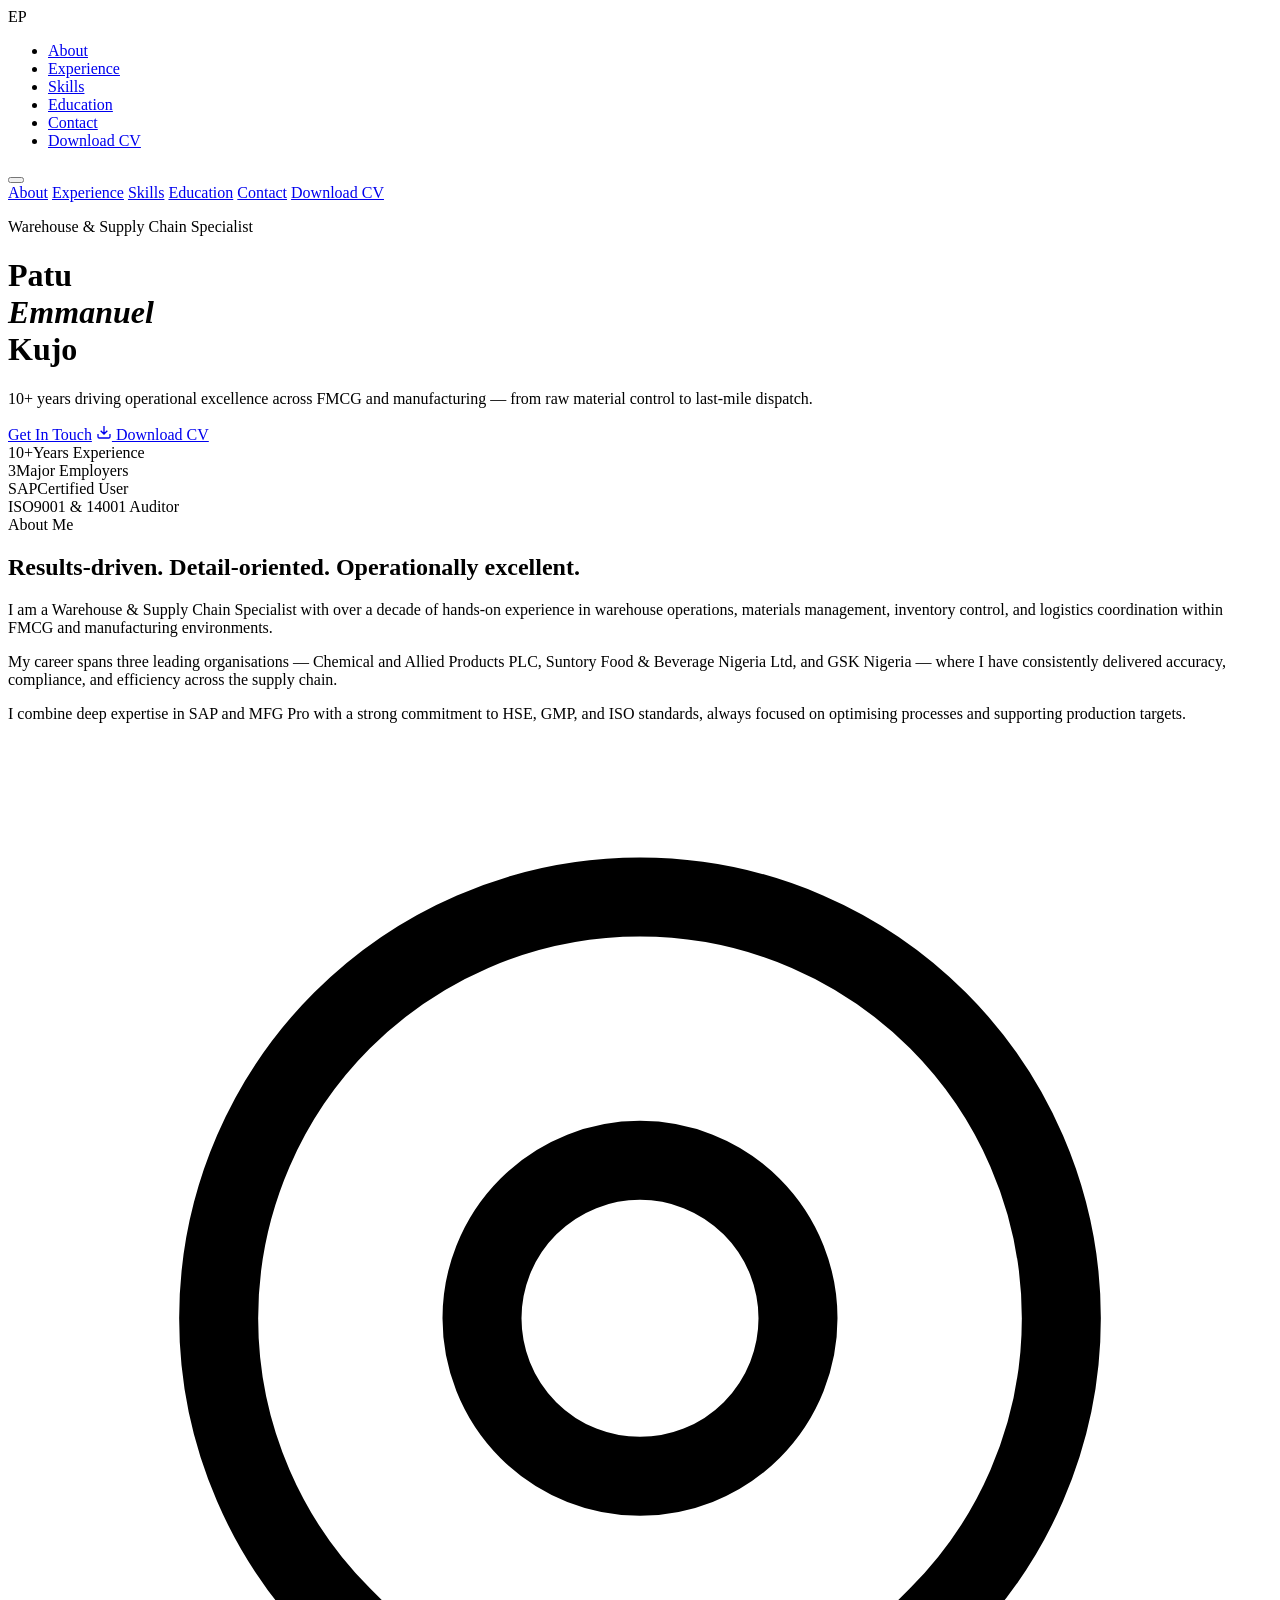
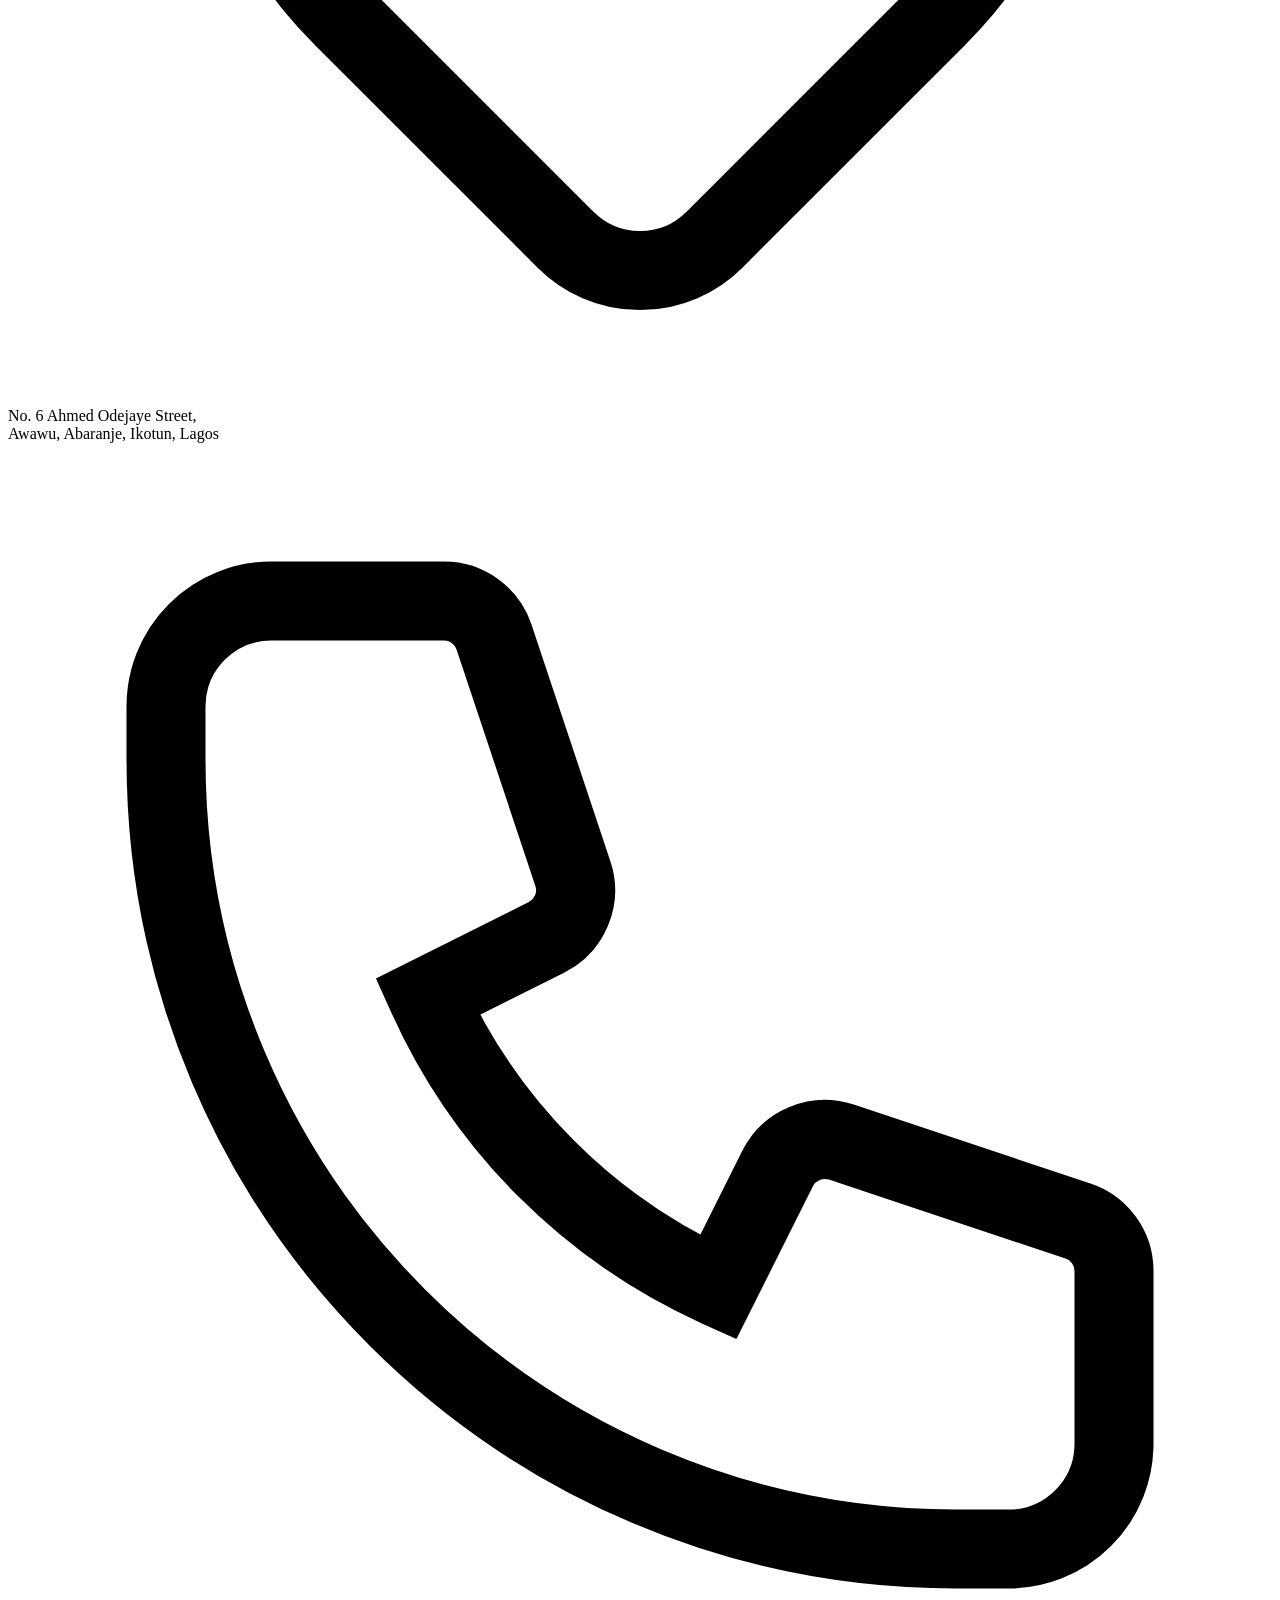
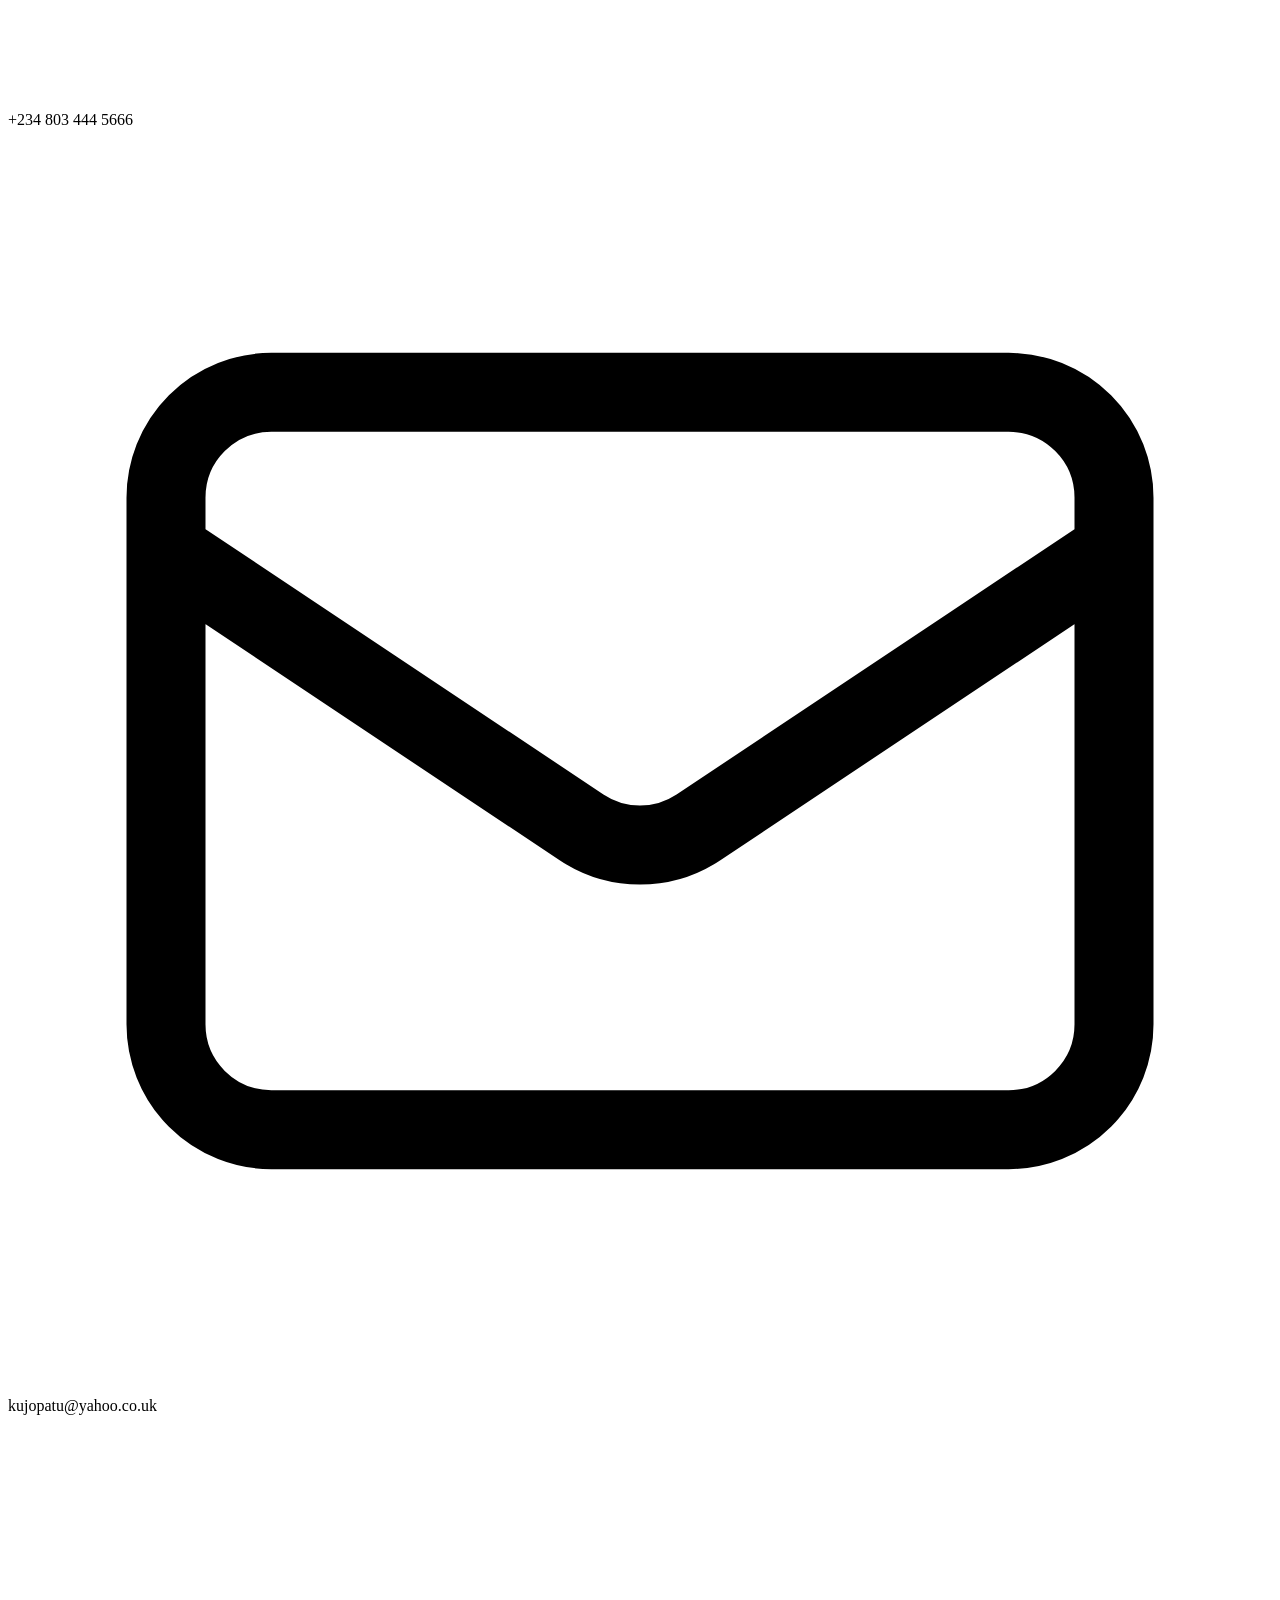
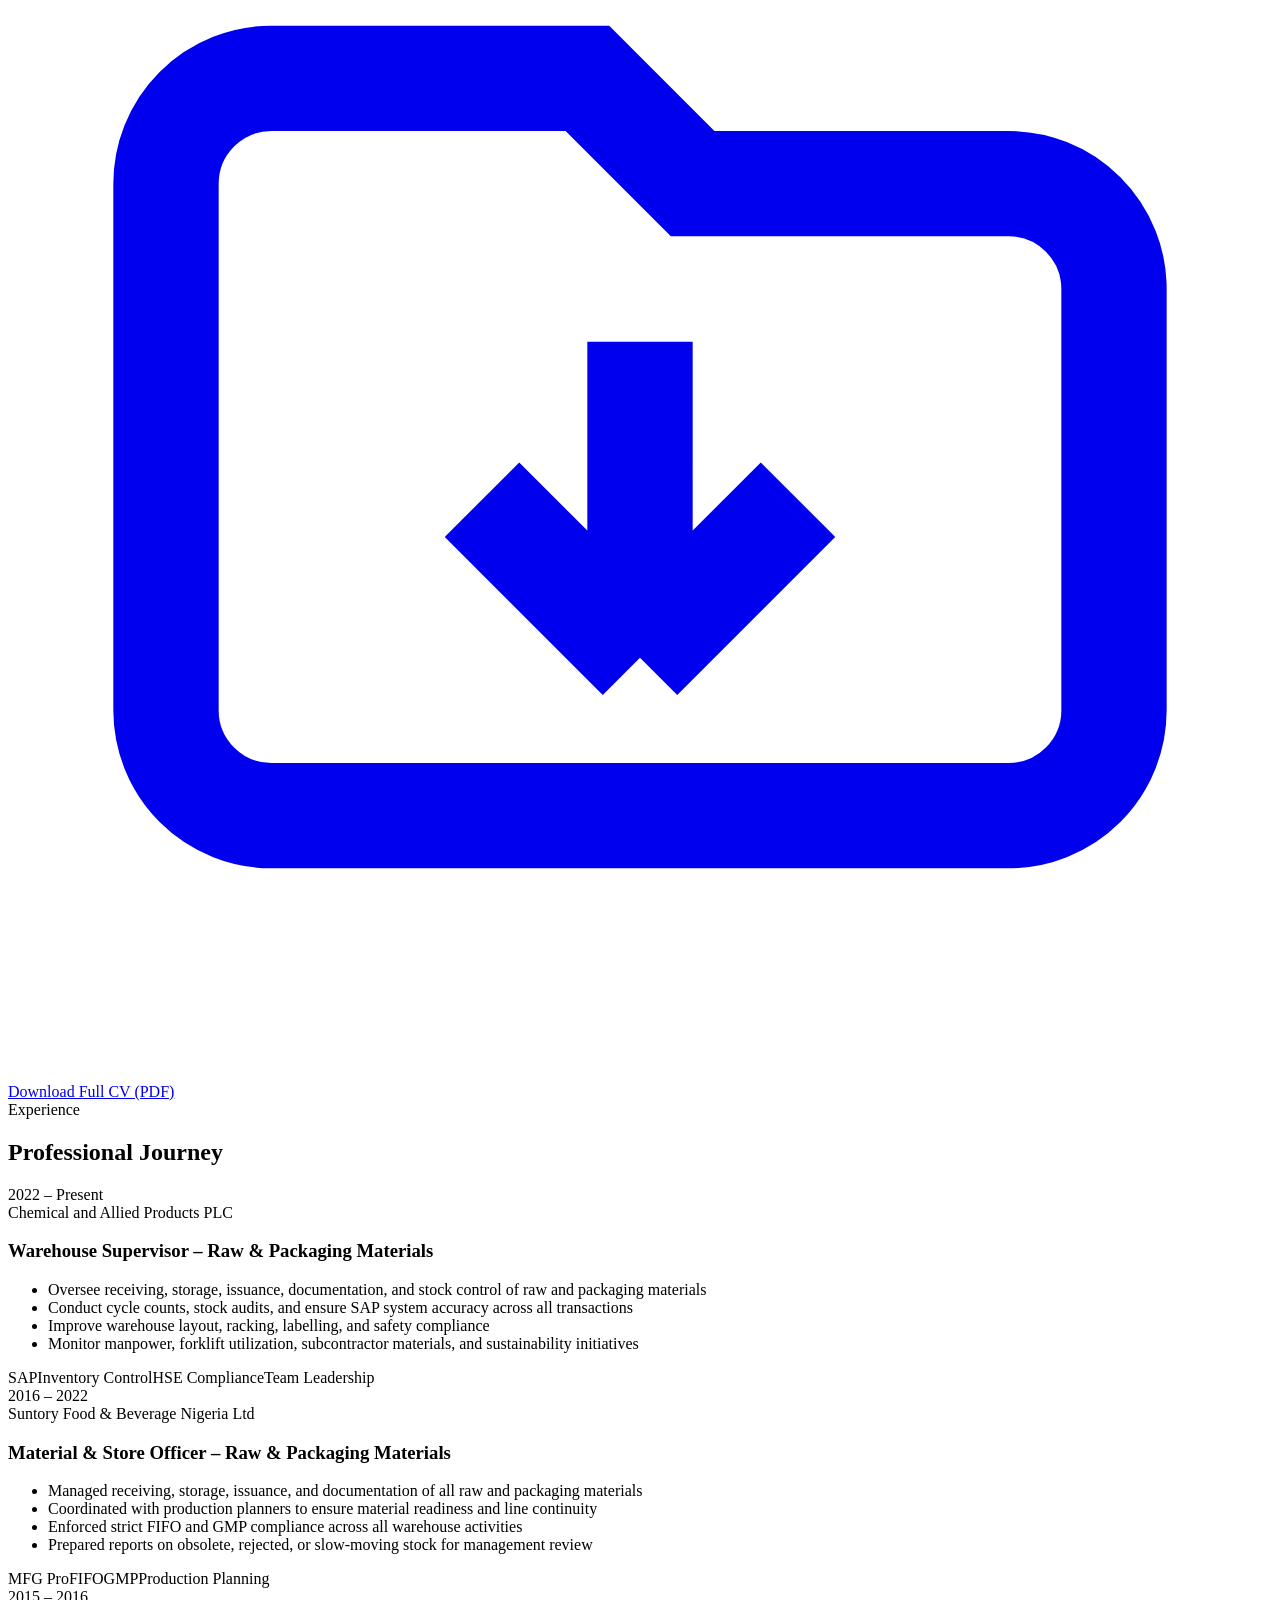
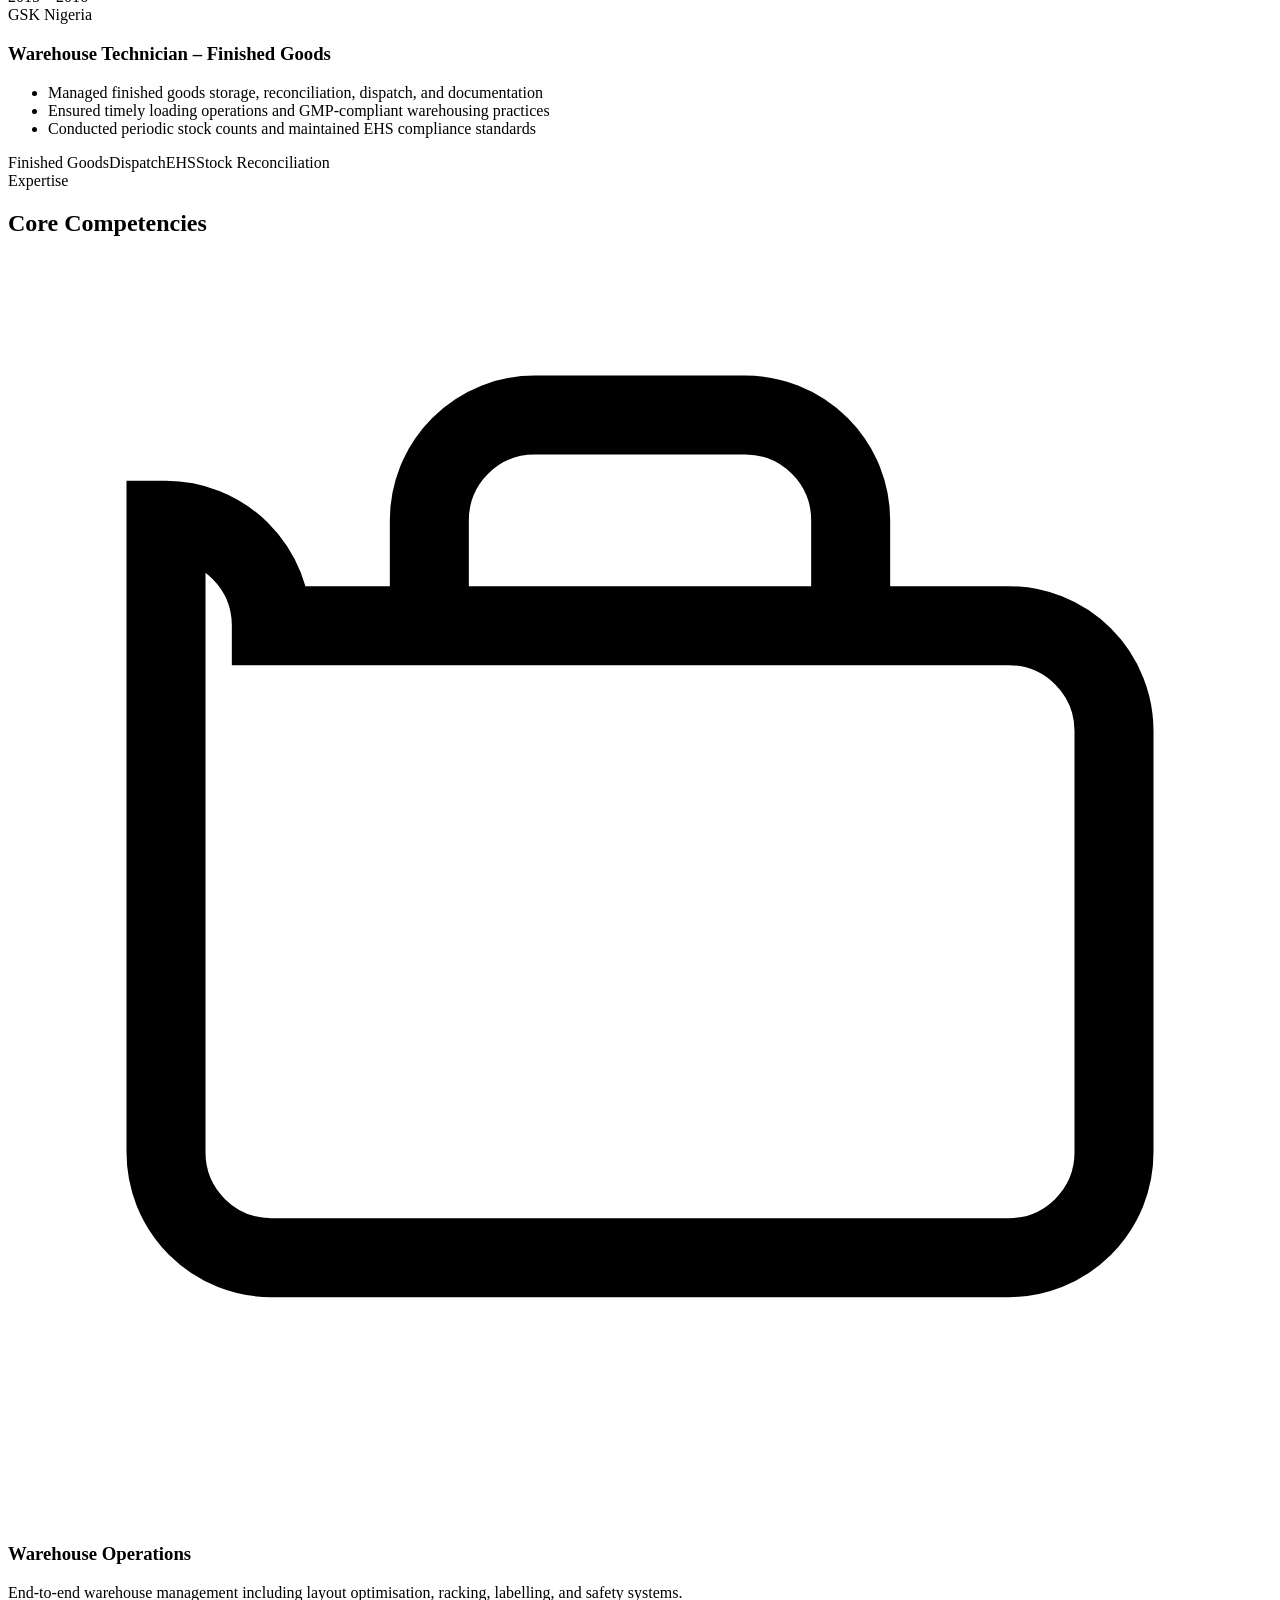
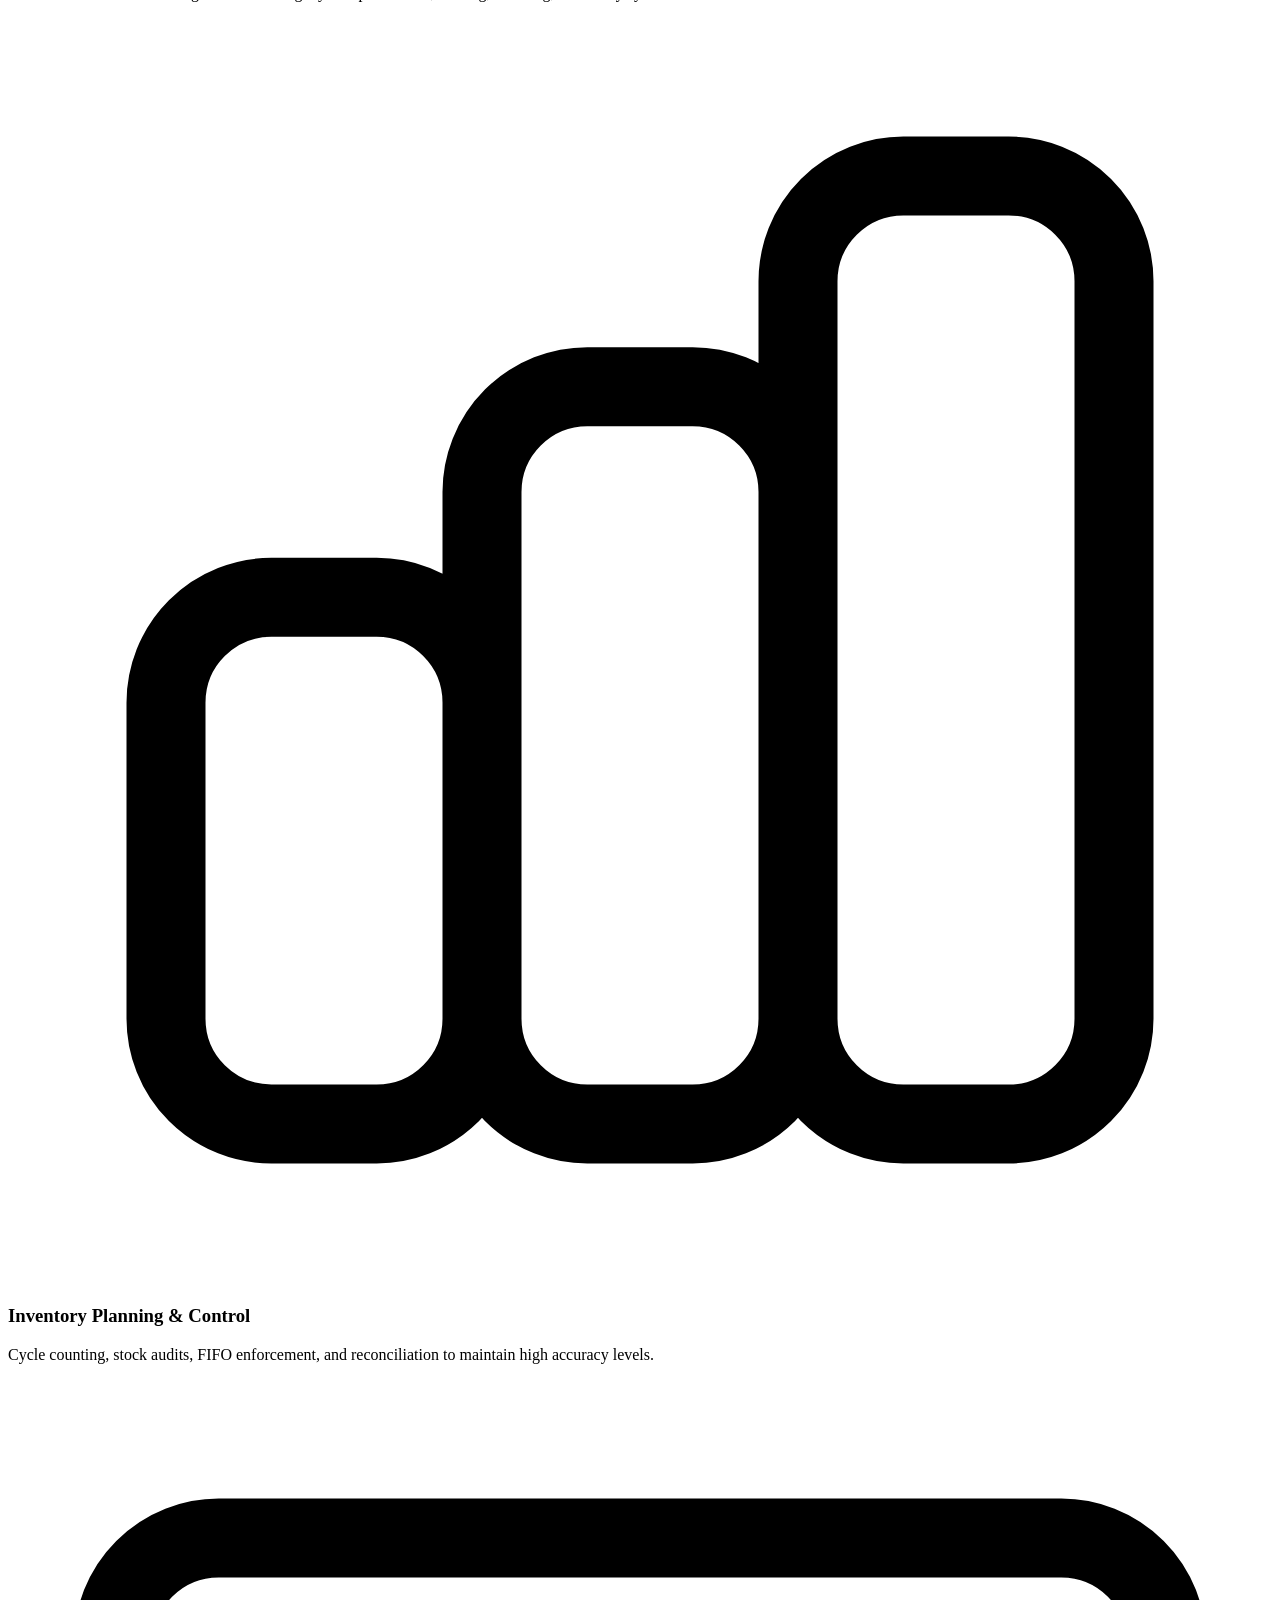
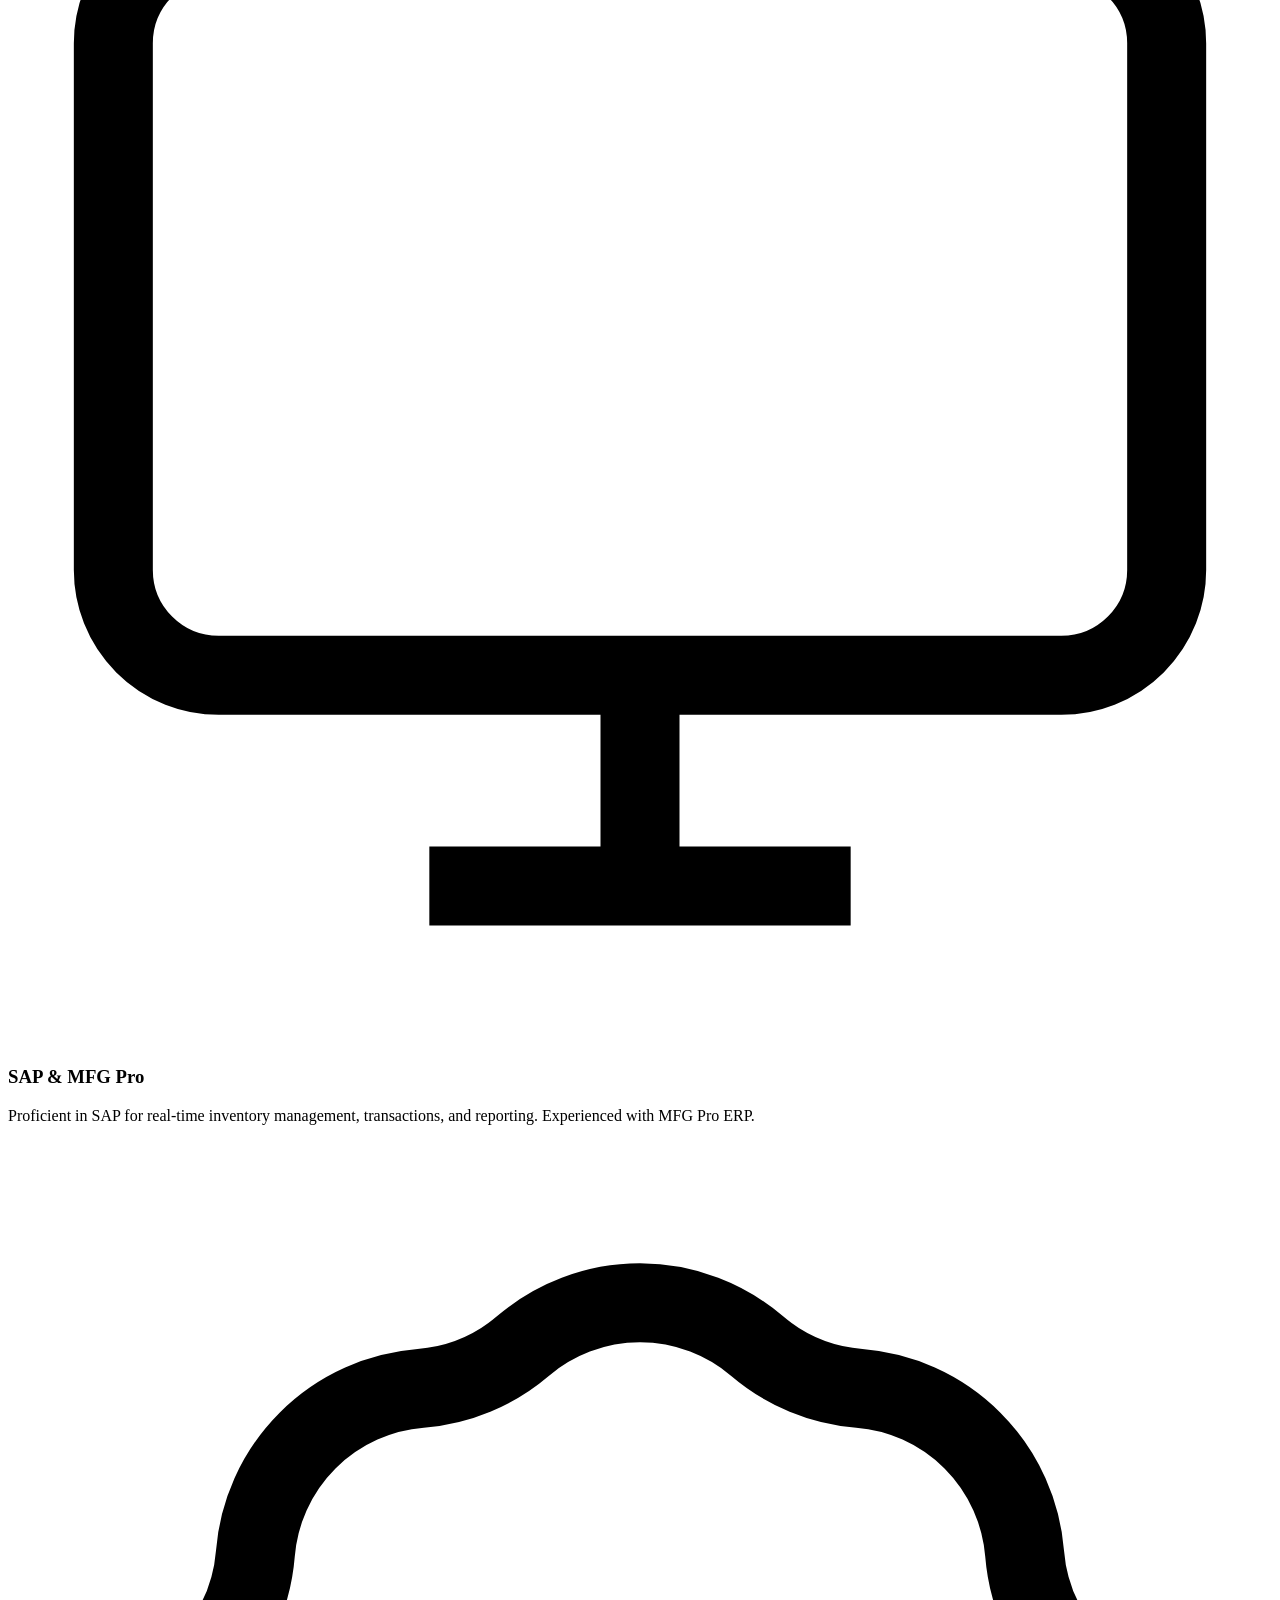
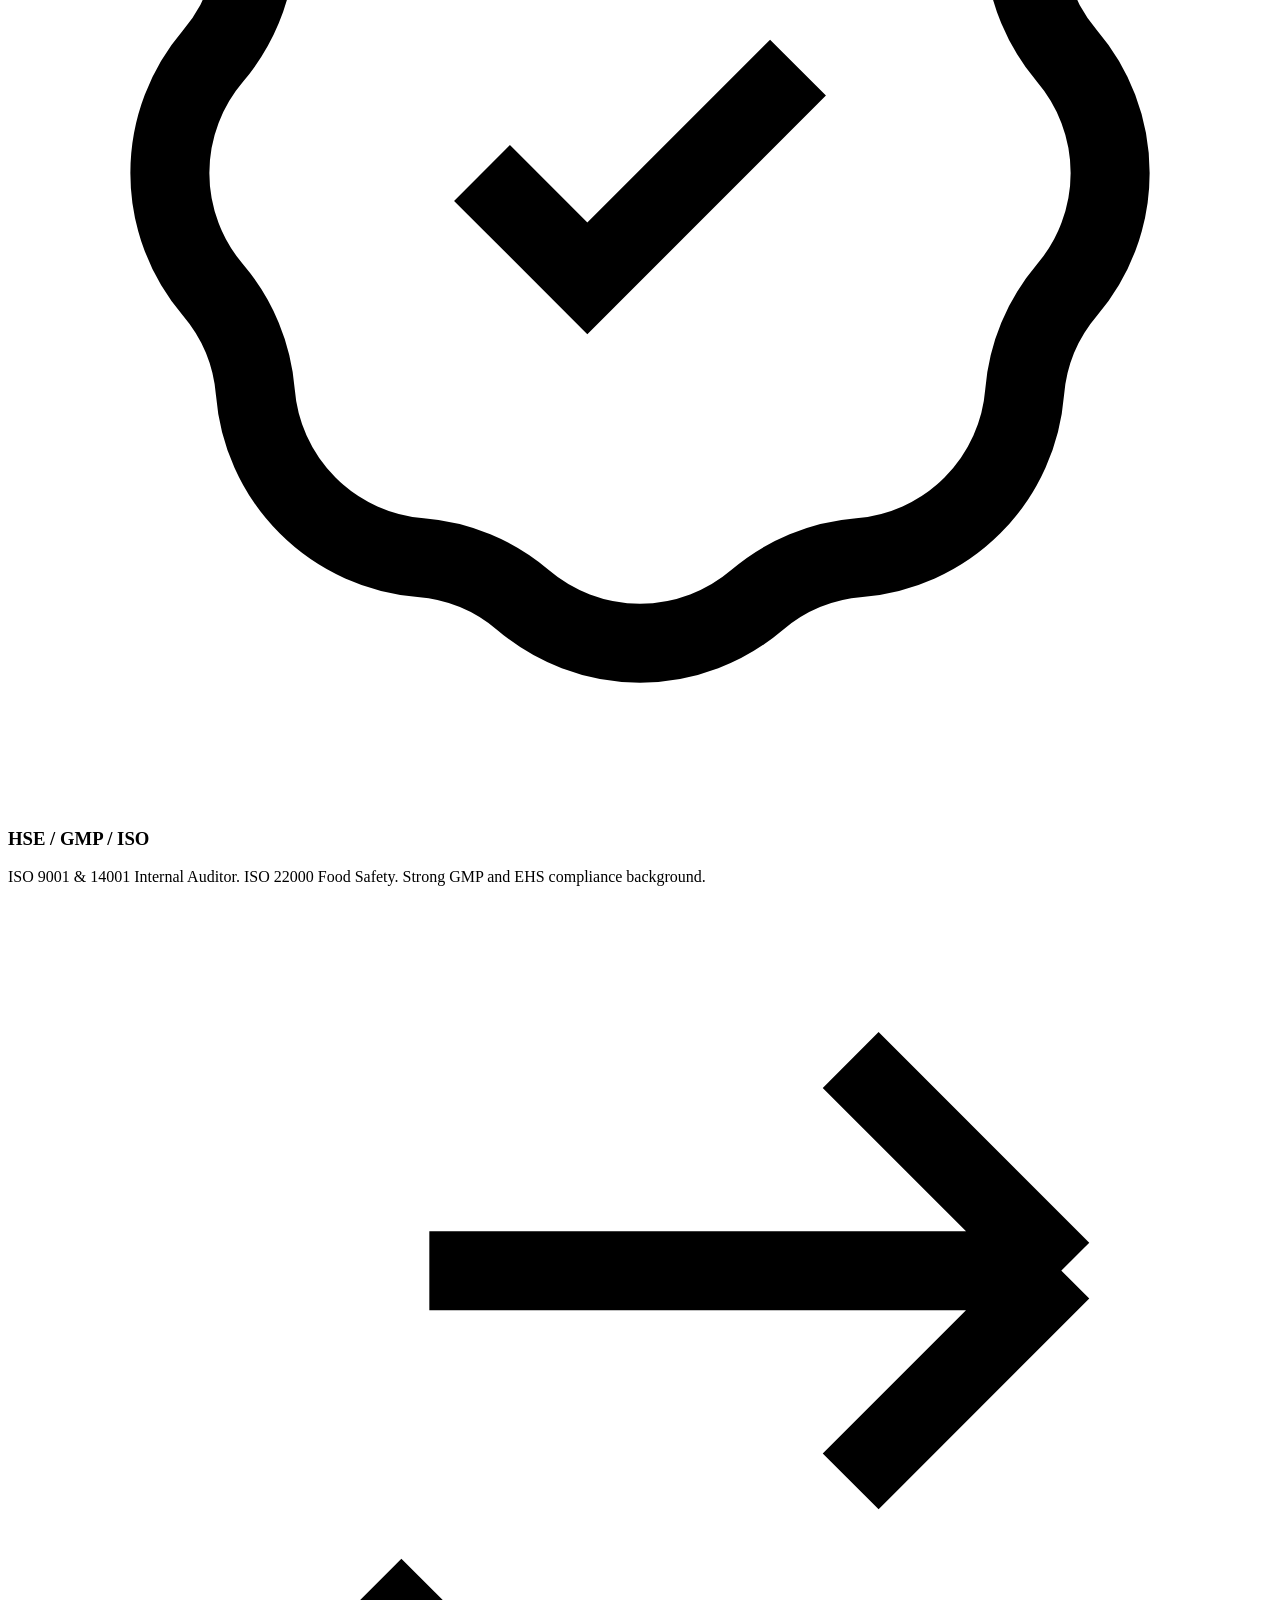
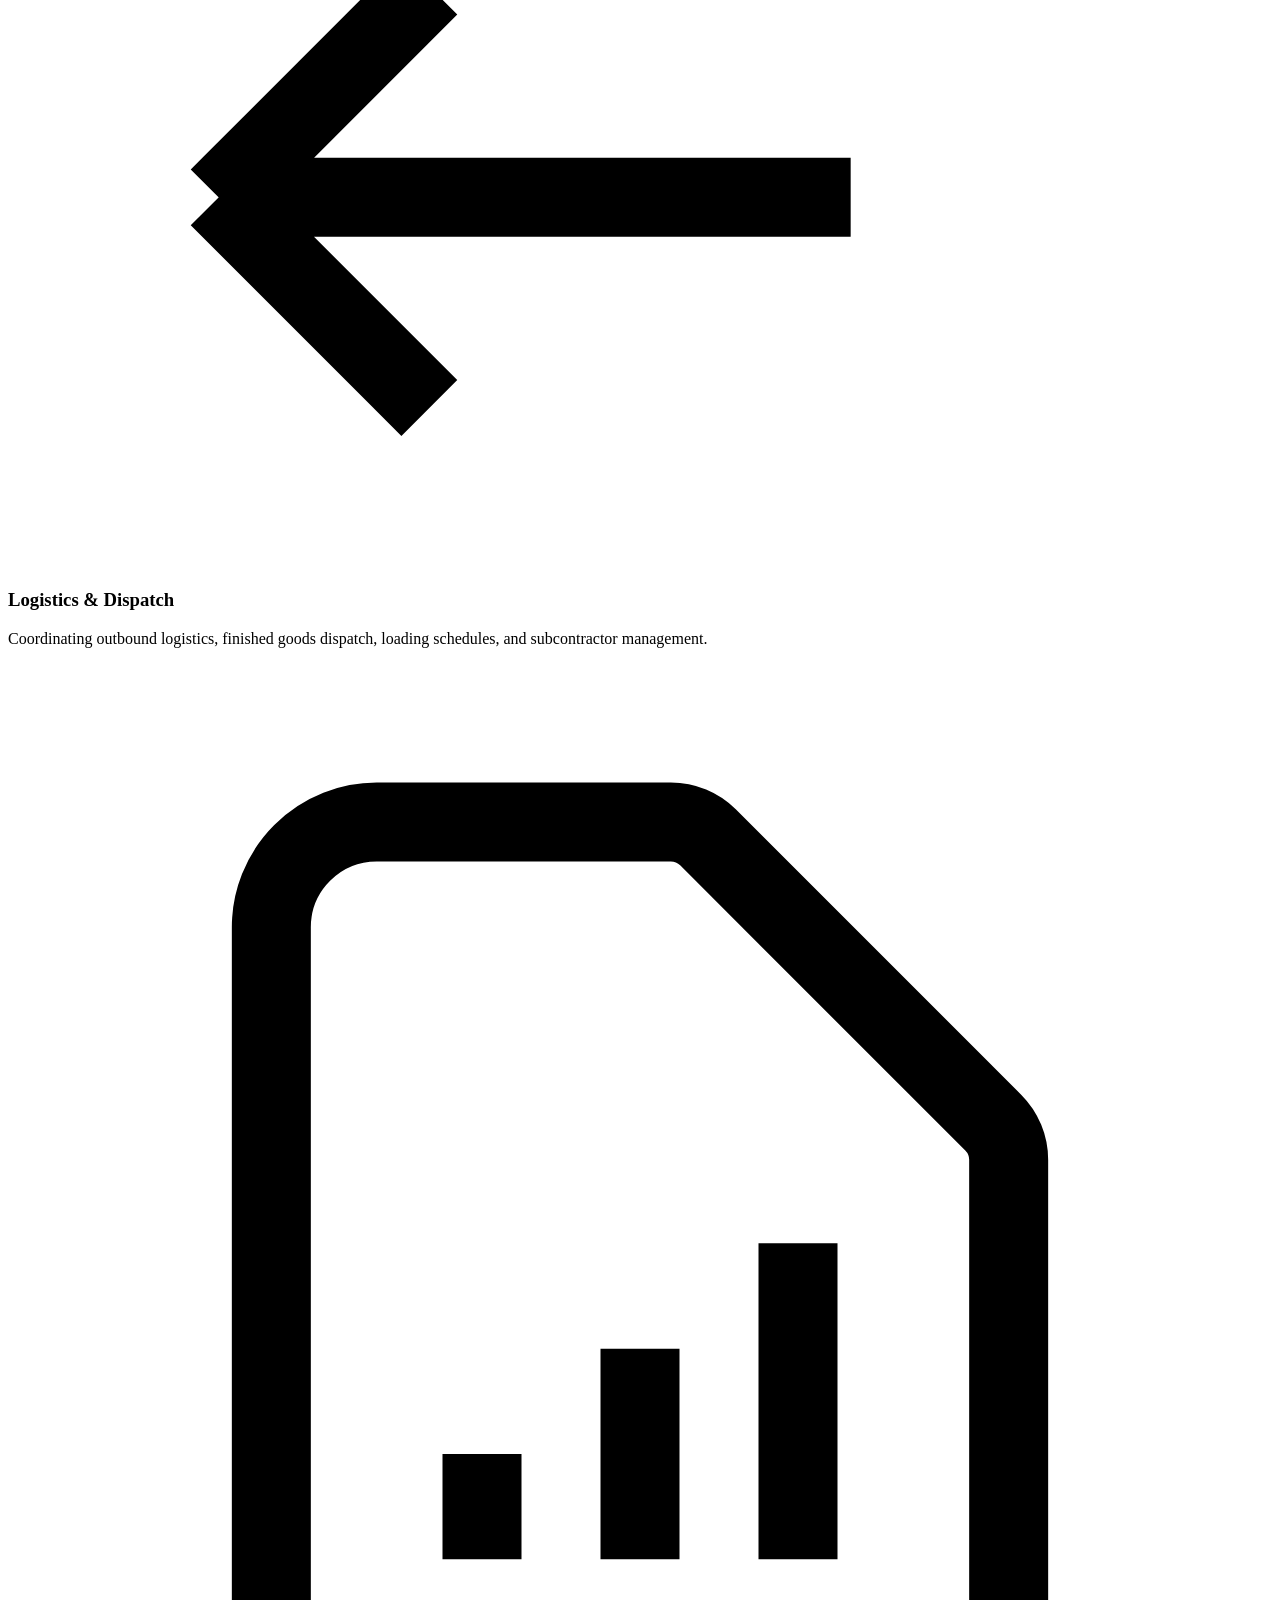
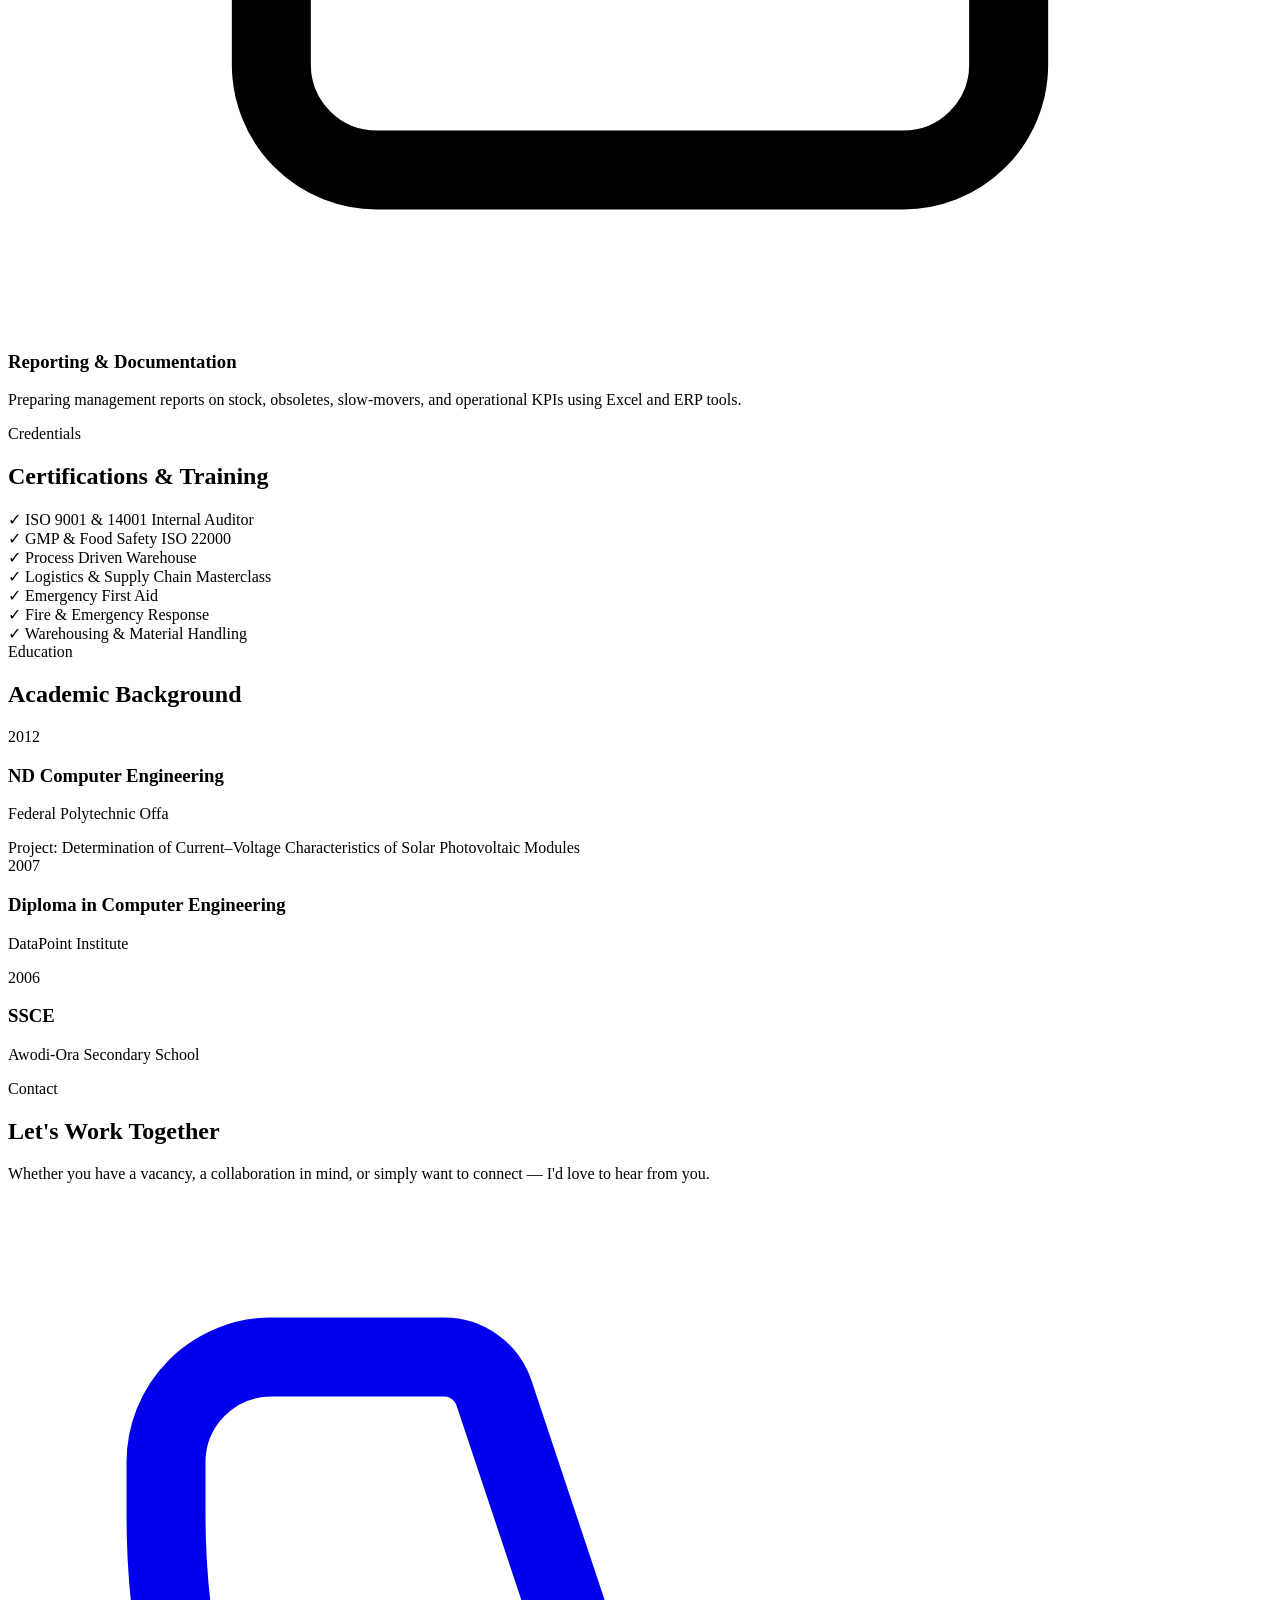
==== index.html @ 52f7b4e8 "Add files via upload" ====
<!DOCTYPE html>
<html lang="en">
<head>
  <meta charset="UTF-8" />
  <meta name="viewport" content="width=device-width, initial-scale=1.0"/>
  <title>Patu Emmanuel Kujo — Warehouse & Supply Chain Specialist</title>
  <meta name="description" content="Results-driven Warehouse & Supply Chain Specialist with 10+ years' experience in warehouse operations, materials management, inventory control, and logistics coordination."/>
  <link rel="preconnect" href="https://fonts.googleapis.com">
  <link rel="preconnect" href="https://fonts.gstatic.com" crossorigin>
  <link href="https://fonts.googleapis.com/css2?family=DM+Serif+Display:ital@0;1&family=DM+Sans:ital,opsz,wght@0,9..40,300;0,9..40,400;0,9..40,500;0,9..40,600;1,9..40,300&display=swap" rel="stylesheet">
  <link rel="stylesheet" href="style.css"/>
</head>
<body>

  <!-- NAV -->
  <nav id="nav">
    <div class="nav-inner">
      <span class="nav-logo">EP</span>
      <ul class="nav-links">
        <li><a href="#about">About</a></li>
        <li><a href="#experience">Experience</a></li>
        <li><a href="#skills">Skills</a></li>
        <li><a href="#education">Education</a></li>
        <li><a href="#contact">Contact</a></li>
        <li><a href="assets/Emmanuel_Patu_CV.pdf" download class="nav-cta">Download CV</a></li>
      </ul>
      <button class="hamburger" id="hamburger" aria-label="Toggle menu">
        <span></span><span></span><span></span>
      </button>
    </div>
    <div class="mobile-menu" id="mobileMenu">
      <a href="#about">About</a>
      <a href="#experience">Experience</a>
      <a href="#skills">Skills</a>
      <a href="#education">Education</a>
      <a href="#contact">Contact</a>
      <a href="assets/Emmanuel_Patu_CV.pdf" download class="mobile-cta">Download CV</a>
    </div>
  </nav>

  <!-- HERO -->
  <header id="hero">
    <div class="hero-bg"></div>
    <div class="hero-content">
      <p class="hero-eyebrow">Warehouse & Supply Chain Specialist</p>
      <h1>Patu<br/><em>Emmanuel</em><br/>Kujo</h1>
      <p class="hero-sub">10+ years driving operational excellence across FMCG and manufacturing — from raw material control to last-mile dispatch.</p>
      <div class="hero-actions">
        <a href="#contact" class="btn-primary">Get In Touch</a>
        <a href="assets/Emmanuel_Patu_CV.pdf" download class="btn-secondary">
          <svg width="16" height="16" viewBox="0 0 24 24" fill="none" stroke="currentColor" stroke-width="2"><path d="M21 15v4a2 2 0 01-2 2H5a2 2 0 01-2-2v-4M7 10l5 5 5-5M12 15V3"/></svg>
          Download CV
        </a>
      </div>
    </div>
    <div class="hero-stats">
      <div class="stat"><span class="stat-n">10+</span><span class="stat-l">Years Experience</span></div>
      <div class="stat"><span class="stat-n">3</span><span class="stat-l">Major Employers</span></div>
      <div class="stat"><span class="stat-n">SAP</span><span class="stat-l">Certified User</span></div>
      <div class="stat"><span class="stat-n">ISO</span><span class="stat-l">9001 & 14001 Auditor</span></div>
    </div>
  </header>

  <!-- ABOUT -->
  <section id="about">
    <div class="container">
      <div class="section-label">About Me</div>
      <div class="about-grid">
        <div class="about-text">
          <h2>Results-driven. Detail-oriented. Operationally excellent.</h2>
          <p>I am a Warehouse &amp; Supply Chain Specialist with over a decade of hands-on experience in warehouse operations, materials management, inventory control, and logistics coordination within FMCG and manufacturing environments.</p>
          <p>My career spans three leading organisations — Chemical and Allied Products PLC, Suntory Food &amp; Beverage Nigeria Ltd, and GSK Nigeria — where I have consistently delivered accuracy, compliance, and efficiency across the supply chain.</p>
          <p>I combine deep expertise in SAP and MFG Pro with a strong commitment to HSE, GMP, and ISO standards, always focused on optimising processes and supporting production targets.</p>
        </div>
        <div class="about-card">
          <div class="about-card-inner">
            <div class="contact-detail">
              <svg viewBox="0 0 24 24" fill="none" stroke="currentColor" stroke-width="1.5"><path d="M17.657 16.657L13.414 20.9a1.998 1.998 0 01-2.827 0l-4.244-4.243a8 8 0 1111.314 0z"/><path d="M15 11a3 3 0 11-6 0 3 3 0 016 0z"/></svg>
              <span>No. 6 Ahmed Odejaye Street,<br/>Awawu, Abaranje, Ikotun, Lagos</span>
            </div>
            <div class="contact-detail">
              <svg viewBox="0 0 24 24" fill="none" stroke="currentColor" stroke-width="1.5"><path d="M3 5a2 2 0 012-2h3.28a1 1 0 01.948.684l1.498 4.493a1 1 0 01-.502 1.21l-2.257 1.13a11.042 11.042 0 005.516 5.516l1.13-2.257a1 1 0 011.21-.502l4.493 1.498a1 1 0 01.684.949V19a2 2 0 01-2 2h-1C9.716 21 3 14.284 3 6V5z"/></svg>
              <span>+234 803 444 5666</span>
            </div>
            <div class="contact-detail">
              <svg viewBox="0 0 24 24" fill="none" stroke="currentColor" stroke-width="1.5"><path d="M3 8l7.89 5.26a2 2 0 002.22 0L21 8M5 19h14a2 2 0 002-2V7a2 2 0 00-2-2H5a2 2 0 00-2 2v10a2 2 0 002 2z"/></svg>
              <span>kujopatu@yahoo.co.uk</span>
            </div>
            <a href="assets/Emmanuel_Patu_CV.pdf" download class="cv-download-card">
              <svg viewBox="0 0 24 24" fill="none" stroke="currentColor" stroke-width="2"><path d="M12 10v6m0 0l-3-3m3 3l3-3M3 17V7a2 2 0 012-2h6l2 2h6a2 2 0 012 2v8a2 2 0 01-2 2H5a2 2 0 01-2-2z"/></svg>
              Download Full CV (PDF)
            </a>
          </div>
        </div>
      </div>
    </div>
  </section>

  <!-- EXPERIENCE -->
  <section id="experience" class="dark-section">
    <div class="container">
      <div class="section-label light">Experience</div>
      <h2 class="section-title light">Professional Journey</h2>
      <div class="timeline">

        <div class="timeline-item" data-anim>
          <div class="timeline-marker">
            <span class="timeline-dot"></span>
            <span class="timeline-year">2022 – Present</span>
          </div>
          <div class="timeline-content">
            <div class="timeline-company">Chemical and Allied Products PLC</div>
            <h3>Warehouse Supervisor – Raw &amp; Packaging Materials</h3>
            <ul>
              <li>Oversee receiving, storage, issuance, documentation, and stock control of raw and packaging materials</li>
              <li>Conduct cycle counts, stock audits, and ensure SAP system accuracy across all transactions</li>
              <li>Improve warehouse layout, racking, labelling, and safety compliance</li>
              <li>Monitor manpower, forklift utilization, subcontractor materials, and sustainability initiatives</li>
            </ul>
            <div class="tags"><span>SAP</span><span>Inventory Control</span><span>HSE Compliance</span><span>Team Leadership</span></div>
          </div>
        </div>

        <div class="timeline-item" data-anim>
          <div class="timeline-marker">
            <span class="timeline-dot"></span>
            <span class="timeline-year">2016 – 2022</span>
          </div>
          <div class="timeline-content">
            <div class="timeline-company">Suntory Food &amp; Beverage Nigeria Ltd</div>
            <h3>Material &amp; Store Officer – Raw &amp; Packaging Materials</h3>
            <ul>
              <li>Managed receiving, storage, issuance, and documentation of all raw and packaging materials</li>
              <li>Coordinated with production planners to ensure material readiness and line continuity</li>
              <li>Enforced strict FIFO and GMP compliance across all warehouse activities</li>
              <li>Prepared reports on obsolete, rejected, or slow-moving stock for management review</li>
            </ul>
            <div class="tags"><span>MFG Pro</span><span>FIFO</span><span>GMP</span><span>Production Planning</span></div>
          </div>
        </div>

        <div class="timeline-item" data-anim>
          <div class="timeline-marker">
            <span class="timeline-dot"></span>
            <span class="timeline-year">2015 – 2016</span>
          </div>
          <div class="timeline-content">
            <div class="timeline-company">GSK Nigeria</div>
            <h3>Warehouse Technician – Finished Goods</h3>
            <ul>
              <li>Managed finished goods storage, reconciliation, dispatch, and documentation</li>
              <li>Ensured timely loading operations and GMP-compliant warehousing practices</li>
              <li>Conducted periodic stock counts and maintained EHS compliance standards</li>
            </ul>
            <div class="tags"><span>Finished Goods</span><span>Dispatch</span><span>EHS</span><span>Stock Reconciliation</span></div>
          </div>
        </div>

      </div>
    </div>
  </section>

  <!-- SKILLS -->
  <section id="skills">
    <div class="container">
      <div class="section-label">Expertise</div>
      <h2 class="section-title">Core Competencies</h2>
      <div class="skills-grid">
        <div class="skill-card" data-anim>
          <div class="skill-icon">
            <svg viewBox="0 0 24 24" fill="none" stroke="currentColor" stroke-width="1.5"><path d="M3 7v10a2 2 0 002 2h14a2 2 0 002-2V9a2 2 0 00-2-2H5a2 2 0 00-2-2z"/><path d="M8 7V5a2 2 0 012-2h4a2 2 0 012 2v2"/></svg>
          </div>
          <h3>Warehouse Operations</h3>
          <p>End-to-end warehouse management including layout optimisation, racking, labelling, and safety systems.</p>
        </div>
        <div class="skill-card" data-anim>
          <div class="skill-icon">
            <svg viewBox="0 0 24 24" fill="none" stroke="currentColor" stroke-width="1.5"><path d="M9 19v-6a2 2 0 00-2-2H5a2 2 0 00-2 2v6a2 2 0 002 2h2a2 2 0 002-2zm0 0V9a2 2 0 012-2h2a2 2 0 012 2v10m-6 0a2 2 0 002 2h2a2 2 0 002-2m0 0V5a2 2 0 012-2h2a2 2 0 012 2v14a2 2 0 01-2 2h-2a2 2 0 01-2-2z"/></svg>
          </div>
          <h3>Inventory Planning & Control</h3>
          <p>Cycle counting, stock audits, FIFO enforcement, and reconciliation to maintain high accuracy levels.</p>
        </div>
        <div class="skill-card" data-anim>
          <div class="skill-icon">
            <svg viewBox="0 0 24 24" fill="none" stroke="currentColor" stroke-width="1.5"><rect x="2" y="3" width="20" height="14" rx="2"/><path d="M8 21h8M12 17v4"/></svg>
          </div>
          <h3>SAP & MFG Pro</h3>
          <p>Proficient in SAP for real-time inventory management, transactions, and reporting. Experienced with MFG Pro ERP.</p>
        </div>
        <div class="skill-card" data-anim>
          <div class="skill-icon">
            <svg viewBox="0 0 24 24" fill="none" stroke="currentColor" stroke-width="1.5"><path d="M9 12l2 2 4-4M7.835 4.697a3.42 3.42 0 001.946-.806 3.42 3.42 0 014.438 0 3.42 3.42 0 001.946.806 3.42 3.42 0 013.138 3.138 3.42 3.42 0 00.806 1.946 3.42 3.42 0 010 4.438 3.42 3.42 0 00-.806 1.946 3.42 3.42 0 01-3.138 3.138 3.42 3.42 0 00-1.946.806 3.42 3.42 0 01-4.438 0 3.42 3.42 0 00-1.946-.806 3.42 3.42 0 01-3.138-3.138 3.42 3.42 0 00-.806-1.946 3.42 3.42 0 010-4.438 3.42 3.42 0 00.806-1.946 3.42 3.42 0 013.138-3.138z"/></svg>
          </div>
          <h3>HSE / GMP / ISO</h3>
          <p>ISO 9001 & 14001 Internal Auditor. ISO 22000 Food Safety. Strong GMP and EHS compliance background.</p>
        </div>
        <div class="skill-card" data-anim>
          <div class="skill-icon">
            <svg viewBox="0 0 24 24" fill="none" stroke="currentColor" stroke-width="1.5"><path d="M8 7h12m0 0l-4-4m4 4l-4 4m0 6H4m0 0l4 4m-4-4l4-4"/></svg>
          </div>
          <h3>Logistics & Dispatch</h3>
          <p>Coordinating outbound logistics, finished goods dispatch, loading schedules, and subcontractor management.</p>
        </div>
        <div class="skill-card" data-anim>
          <div class="skill-icon">
            <svg viewBox="0 0 24 24" fill="none" stroke="currentColor" stroke-width="1.5"><path d="M9 17v-2m3 2v-4m3 4v-6m2 10H7a2 2 0 01-2-2V5a2 2 0 012-2h5.586a1 1 0 01.707.293l5.414 5.414a1 1 0 01.293.707V19a2 2 0 01-2 2z"/></svg>
          </div>
          <h3>Reporting & Documentation</h3>
          <p>Preparing management reports on stock, obsoletes, slow-movers, and operational KPIs using Excel and ERP tools.</p>
        </div>
      </div>
    </div>
  </section>

  <!-- CERTIFICATIONS -->
  <section id="certifications" class="tinted-section">
    <div class="container">
      <div class="section-label">Credentials</div>
      <h2 class="section-title">Certifications &amp; Training</h2>
      <div class="certs-grid">
        <div class="cert-item"><span class="cert-check">✓</span> ISO 9001 &amp; 14001 Internal Auditor</div>
        <div class="cert-item"><span class="cert-check">✓</span> GMP &amp; Food Safety ISO 22000</div>
        <div class="cert-item"><span class="cert-check">✓</span> Process Driven Warehouse</div>
        <div class="cert-item"><span class="cert-check">✓</span> Logistics &amp; Supply Chain Masterclass</div>
        <div class="cert-item"><span class="cert-check">✓</span> Emergency First Aid</div>
        <div class="cert-item"><span class="cert-check">✓</span> Fire &amp; Emergency Response</div>
        <div class="cert-item"><span class="cert-check">✓</span> Warehousing &amp; Material Handling</div>
      </div>
    </div>
  </section>

  <!-- EDUCATION -->
  <section id="education">
    <div class="container">
      <div class="section-label">Education</div>
      <h2 class="section-title">Academic Background</h2>
      <div class="edu-grid">
        <div class="edu-card" data-anim>
          <div class="edu-year">2012</div>
          <h3>ND Computer Engineering</h3>
          <p>Federal Polytechnic Offa</p>
          <div class="edu-note">Project: Determination of Current–Voltage Characteristics of Solar Photovoltaic Modules</div>
        </div>
        <div class="edu-card" data-anim>
          <div class="edu-year">2007</div>
          <h3>Diploma in Computer Engineering</h3>
          <p>DataPoint Institute</p>
        </div>
        <div class="edu-card" data-anim>
          <div class="edu-year">2006</div>
          <h3>SSCE</h3>
          <p>Awodi-Ora Secondary School</p>
        </div>
      </div>
    </div>
  </section>

  <!-- CONTACT -->
  <section id="contact" class="dark-section">
    <div class="container">
      <div class="section-label light">Contact</div>
      <h2 class="section-title light">Let's Work Together</h2>
      <div class="contact-grid">
        <div class="contact-left">
          <p>Whether you have a vacancy, a collaboration in mind, or simply want to connect — I'd love to hear from you.</p>
          <div class="contact-links">
            <a href="tel:+2348034445666" class="contact-link">
              <svg viewBox="0 0 24 24" fill="none" stroke="currentColor" stroke-width="1.5"><path d="M3 5a2 2 0 012-2h3.28a1 1 0 01.948.684l1.498 4.493a1 1 0 01-.502 1.21l-2.257 1.13a11.042 11.042 0 005.516 5.516l1.13-2.257a1 1 0 011.21-.502l4.493 1.498a1 1 0 01.684.949V19a2 2 0 01-2 2h-1C9.716 21 3 14.284 3 6V5z"/></svg>
              +234 803 444 5666
            </a>
            <a href="mailto:kujopatu@yahoo.co.uk" class="contact-link">
              <svg viewBox="0 0 24 24" fill="none" stroke="currentColor" stroke-width="1.5"><path d="M3 8l7.89 5.26a2 2 0 002.22 0L21 8M5 19h14a2 2 0 002-2V7a2 2 0 00-2-2H5a2 2 0 00-2 2v10a2 2 0 002 2z"/></svg>
              kujopatu@yahoo.co.uk
            </a>
            <a href="assets/Emmanuel_Patu_CV.pdf" download class="contact-link">
              <svg viewBox="0 0 24 24" fill="none" stroke="currentColor" stroke-width="1.5"><path d="M21 15v4a2 2 0 01-2 2H5a2 2 0 01-2-2v-4M7 10l5 5 5-5M12 15V3"/></svg>
              Download My CV
            </a>
          </div>
        </div>
        <div class="contact-right">
          <form id="contactForm" class="contact-form" onsubmit="handleSubmit(event)">
            <div class="form-row">
              <div class="form-group">
                <label for="name">Your Name</label>
                <input type="text" id="name" name="name" placeholder="John Doe" required/>
              </div>
              <div class="form-group">
                <label for="email">Email Address</label>
                <input type="email" id="email" name="email" placeholder="john@company.com" required/>
              </div>
            </div>
            <div class="form-group">
              <label for="subject">Subject</label>
              <input type="text" id="subject" name="subject" placeholder="Job Opportunity / Collaboration..." required/>
            </div>
            <div class="form-group">
              <label for="message">Message</label>
              <textarea id="message" name="message" rows="5" placeholder="Tell me about the opportunity or how I can help..." required></textarea>
            </div>
            <button type="submit" class="btn-submit" id="submitBtn">
              <span id="btnText">Send Message</span>
              <svg viewBox="0 0 24 24" fill="none" stroke="currentColor" stroke-width="2"><path d="M22 2L11 13M22 2l-7 20-4-9-9-4 20-7z"/></svg>
            </button>
            <div id="formSuccess" class="form-success" style="display:none">
              ✓ Thank you! Your message has been prepared. Please send it via your email client.
            </div>
          </form>
        </div>
      </div>
    </div>
  </section>

  <!-- FOOTER -->
  <footer>
    <div class="container">
      <div class="footer-inner">
        <span class="footer-logo">Patu Emmanuel Kujo</span>
        <span class="footer-role">Warehouse & Supply Chain Specialist · Lagos, Nigeria</span>
        <a href="assets/Emmanuel_Patu_CV.pdf" download class="footer-cv">Download CV</a>
      </div>
    </div>
  </footer>

  <script src="main.js"></script>
</body>
</html>
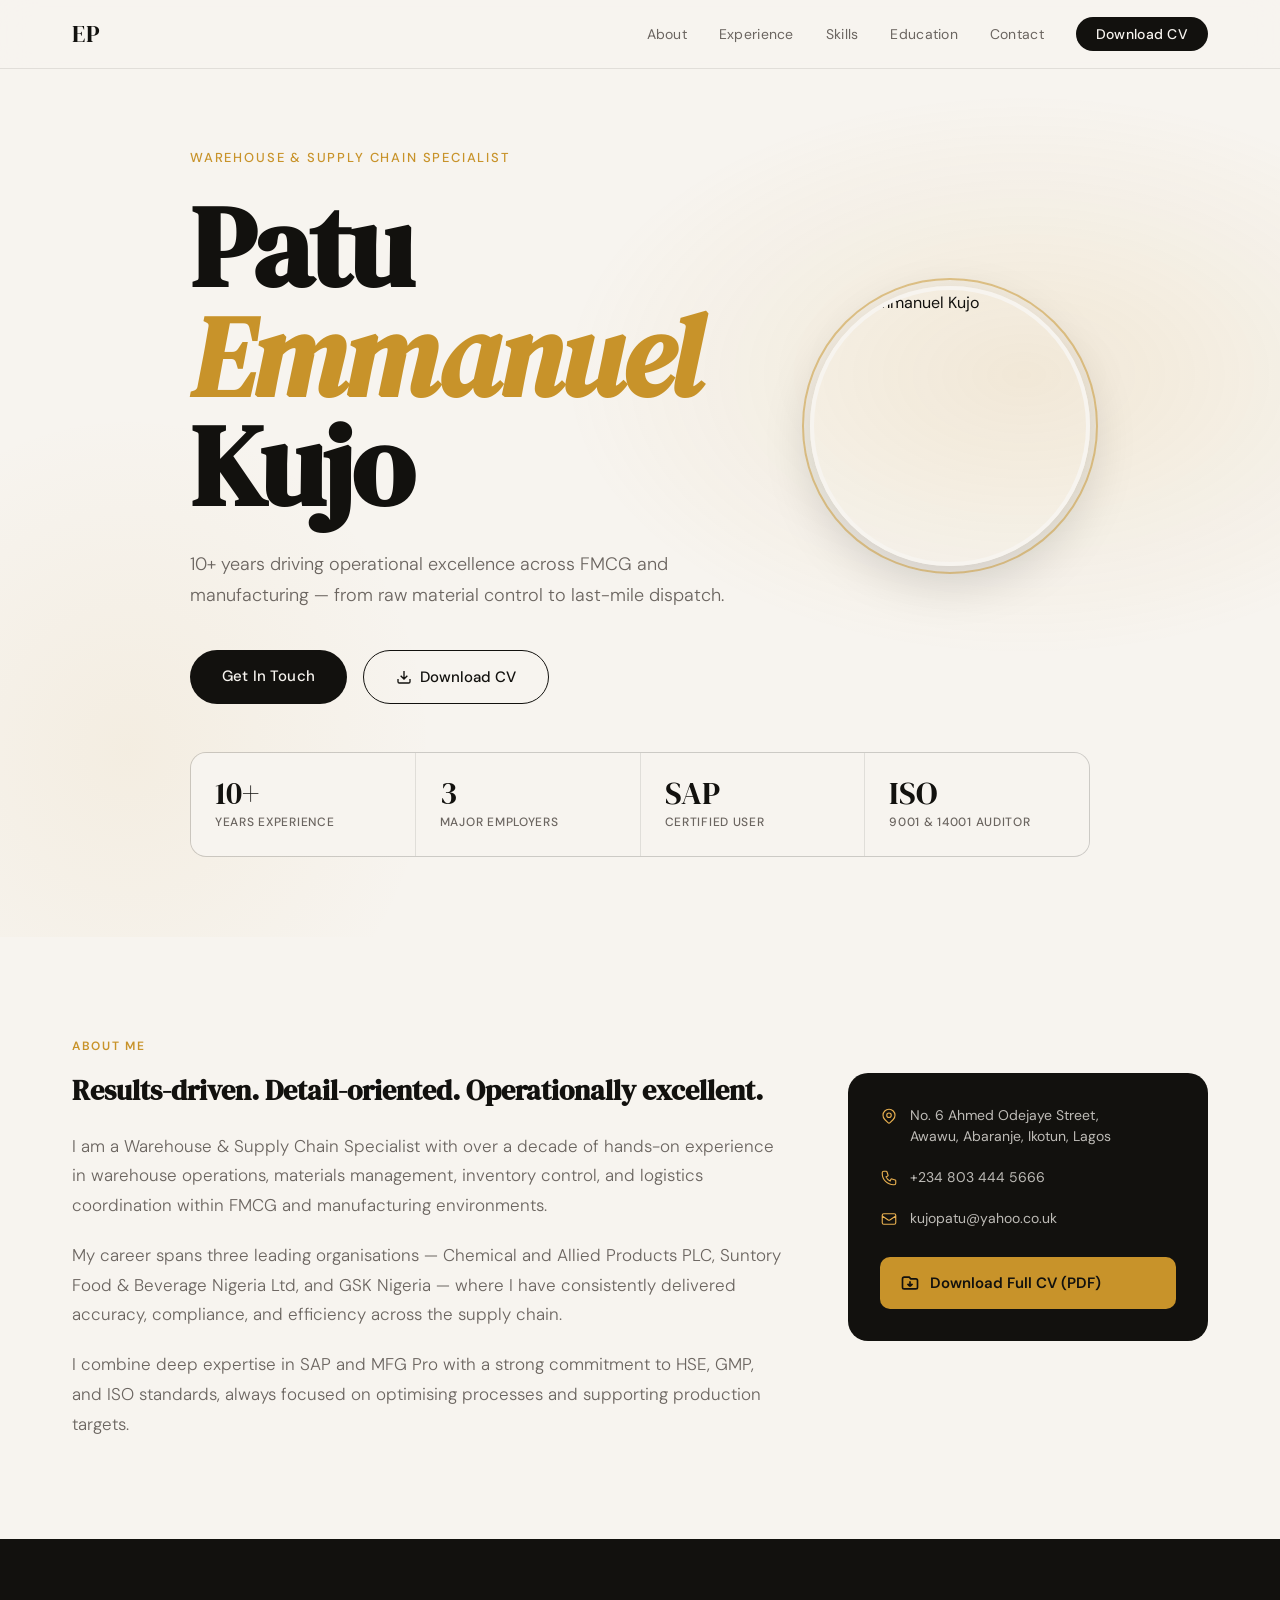
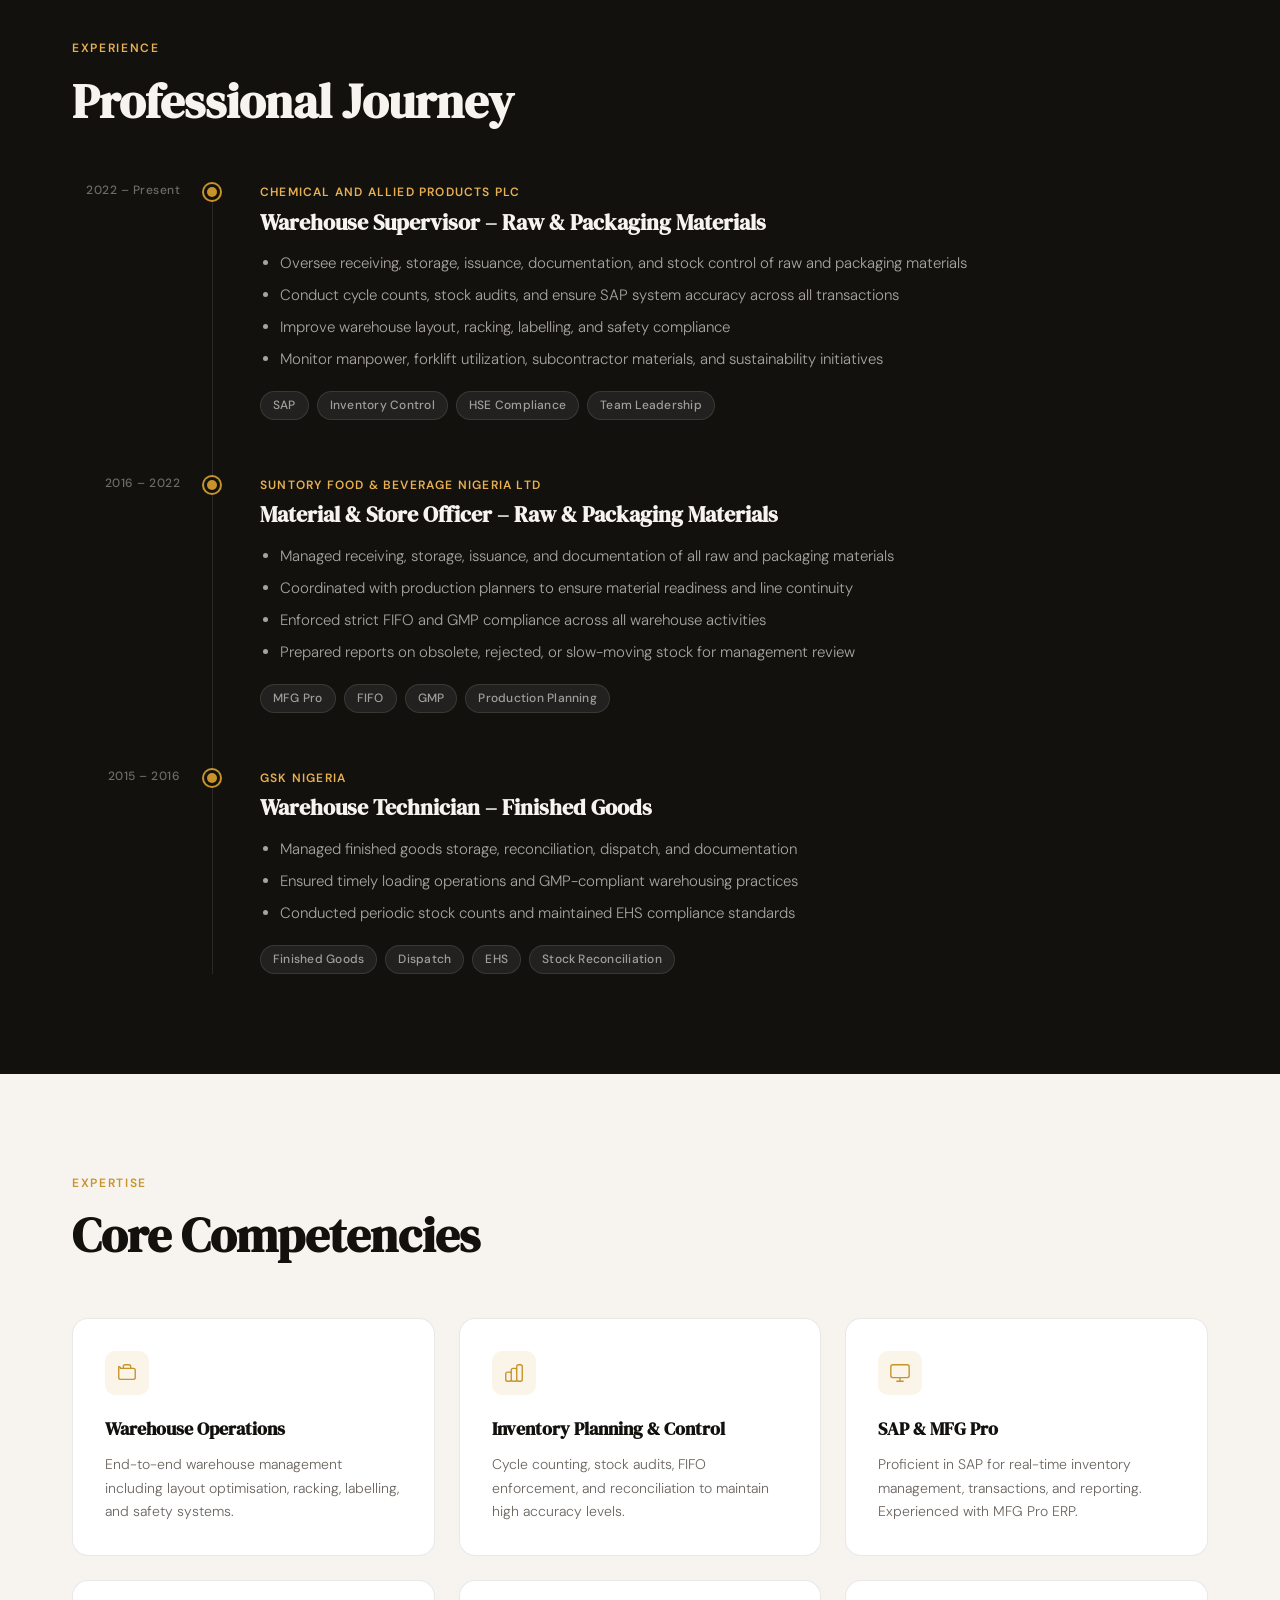
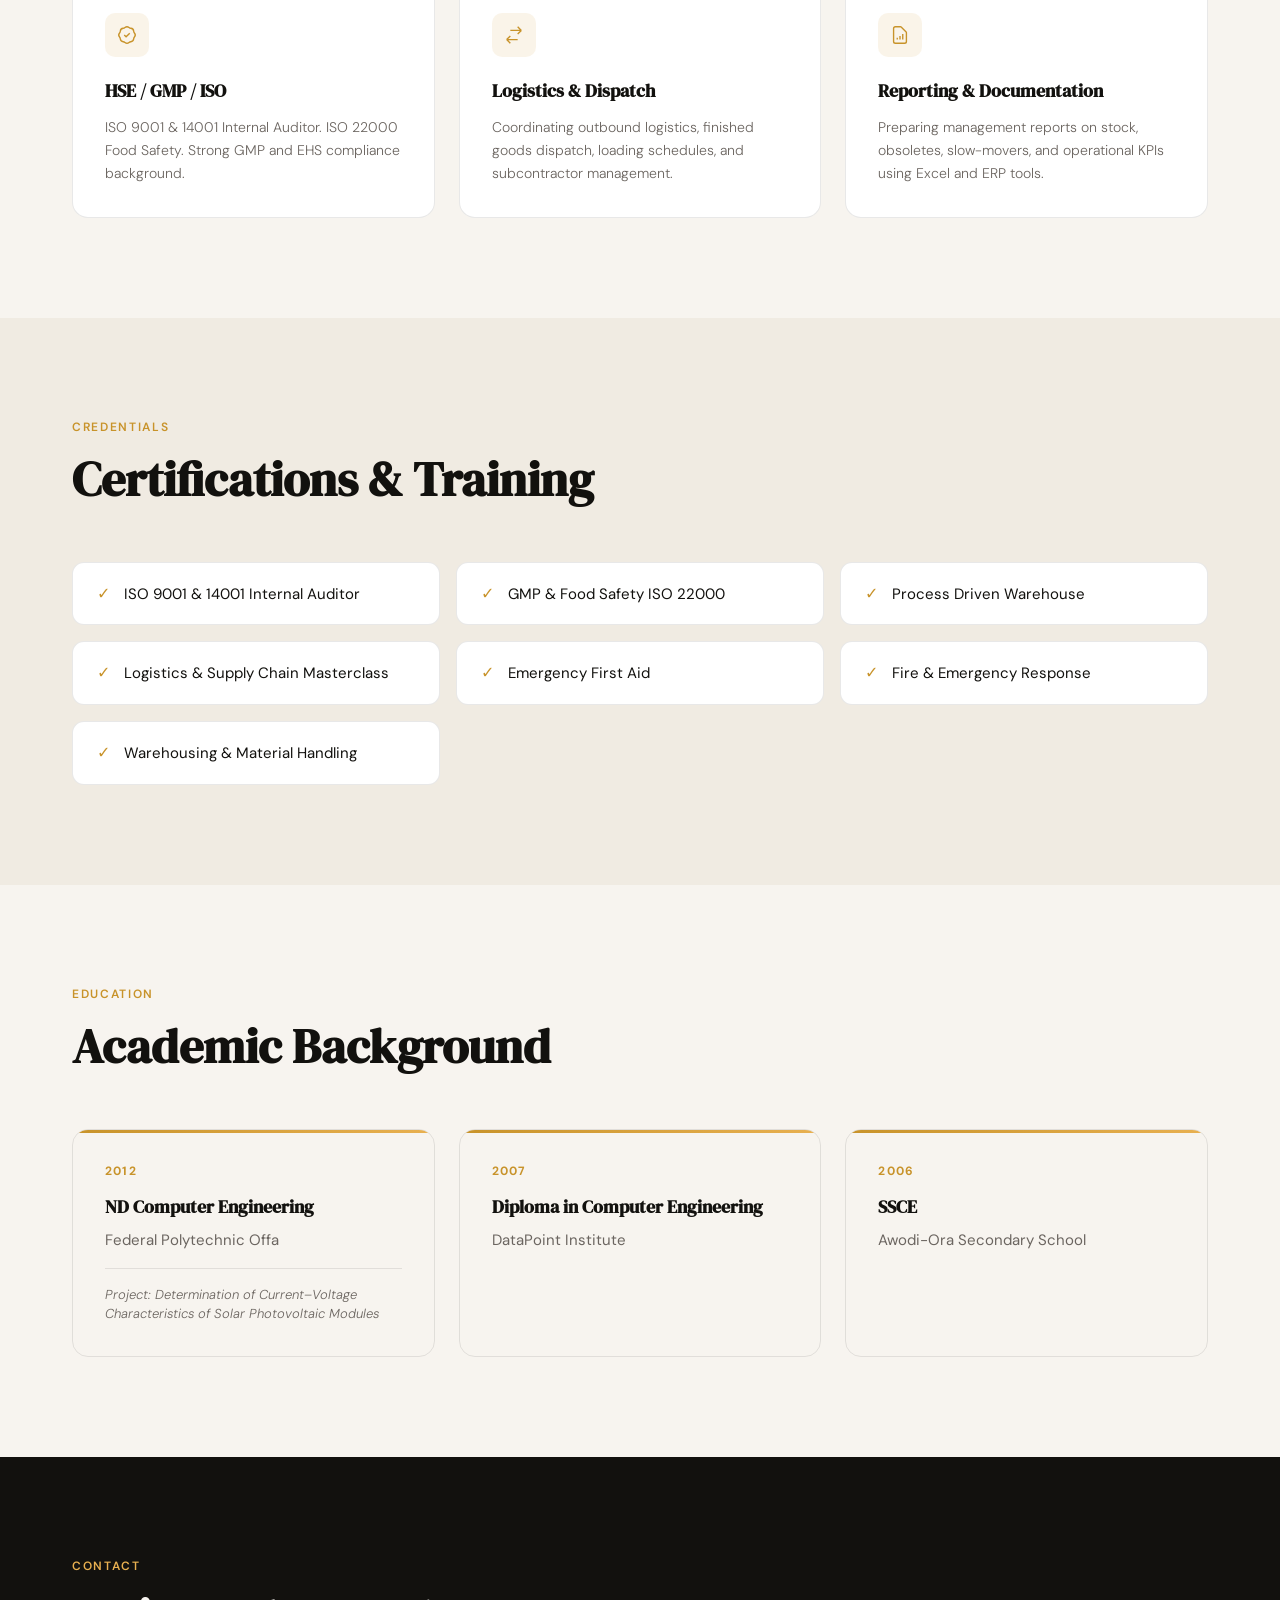
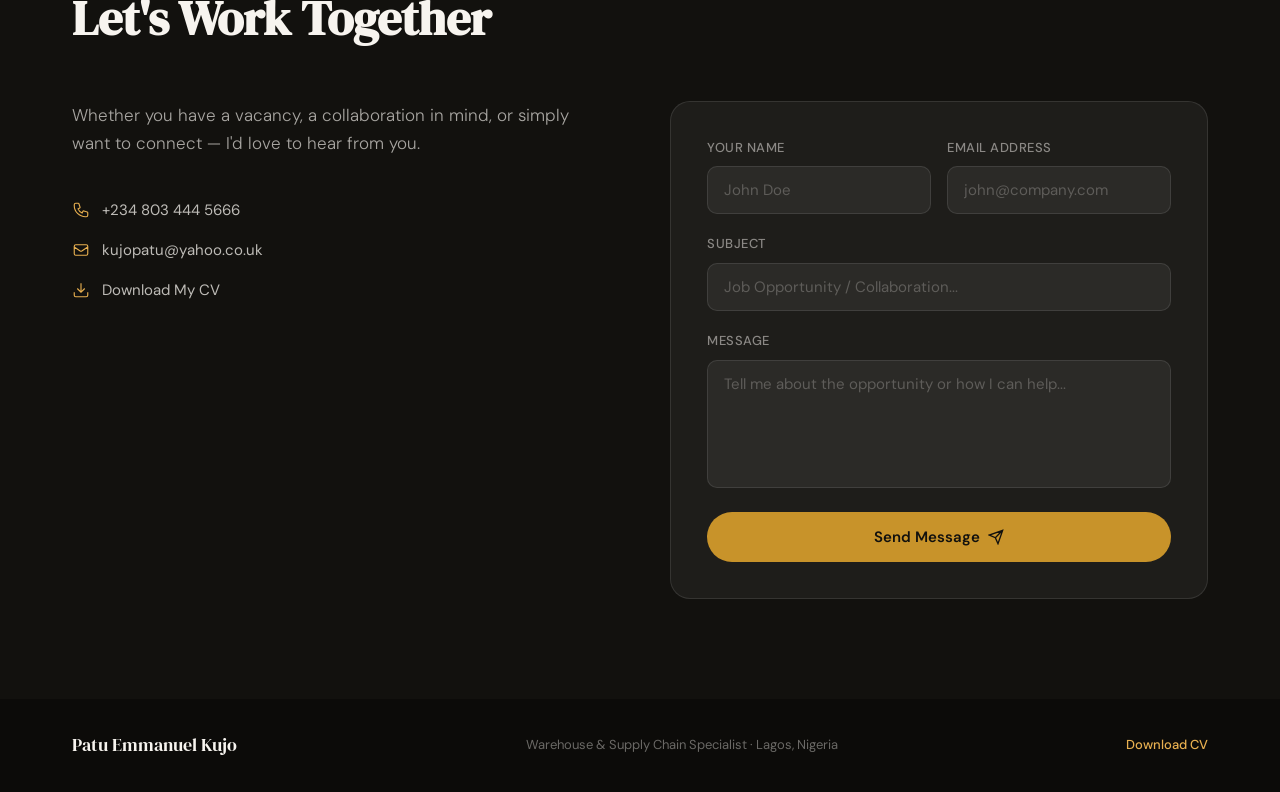
==== commit b5281f83: "Add files via upload" ====
--- a/index.html
+++ b/index.html
@@ -42,15 +42,23 @@
   <header id="hero">
     <div class="hero-bg"></div>
     <div class="hero-content">
-      <p class="hero-eyebrow">Warehouse & Supply Chain Specialist</p>
-      <h1>Patu<br/><em>Emmanuel</em><br/>Kujo</h1>
-      <p class="hero-sub">10+ years driving operational excellence across FMCG and manufacturing — from raw material control to last-mile dispatch.</p>
-      <div class="hero-actions">
-        <a href="#contact" class="btn-primary">Get In Touch</a>
-        <a href="assets/Emmanuel_Patu_CV.pdf" download class="btn-secondary">
-          <svg width="16" height="16" viewBox="0 0 24 24" fill="none" stroke="currentColor" stroke-width="2"><path d="M21 15v4a2 2 0 01-2 2H5a2 2 0 01-2-2v-4M7 10l5 5 5-5M12 15V3"/></svg>
-          Download CV
-        </a>
+      <div class="hero-top">
+        <div class="hero-text">
+          <p class="hero-eyebrow">Warehouse & Supply Chain Specialist</p>
+          <h1>Patu<br/><em>Emmanuel</em><br/>Kujo</h1>
+          <p class="hero-sub">10+ years driving operational excellence across FMCG and manufacturing — from raw material control to last-mile dispatch.</p>
+          <div class="hero-actions">
+            <a href="#contact" class="btn-primary">Get In Touch</a>
+            <a href="assets/Emmanuel_Patu_CV.pdf" download class="btn-secondary">
+              <svg width="16" height="16" viewBox="0 0 24 24" fill="none" stroke="currentColor" stroke-width="2"><path d="M21 15v4a2 2 0 01-2 2H5a2 2 0 01-2-2v-4M7 10l5 5 5-5M12 15V3"/></svg>
+              Download CV
+            </a>
+          </div>
+        </div>
+        <div class="hero-photo-wrap">
+          <div class="hero-photo-ring"></div>
+          <img src="assets/profile.jpg" alt="Patu Emmanuel Kujo" class="hero-photo" />
+        </div>
       </div>
     </div>
     <div class="hero-stats">
@@ -303,7 +311,10 @@
               <svg viewBox="0 0 24 24" fill="none" stroke="currentColor" stroke-width="2"><path d="M22 2L11 13M22 2l-7 20-4-9-9-4 20-7z"/></svg>
             </button>
             <div id="formSuccess" class="form-success" style="display:none">
-              ✓ Thank you! Your message has been prepared. Please send it via your email client.
+              ✓ Thank you! Your message has been sent directly to my inbox.
+            </div>
+            <div id="formError" class="form-error" style="display:none">
+              ✗ Something went wrong. Please try emailing me directly at kujopatu@yahoo.co.uk
             </div>
           </form>
         </div>
--- a/style.css
+++ b/style.css
@@ -0,0 +1,872 @@
+/* ====================================
+   RESET & BASE
+==================================== */
+*, *::before, *::after { box-sizing: border-box; margin: 0; padding: 0; }
+
+:root {
+  --cream: #F7F4EF;
+  --dark: #12110E;
+  --dark2: #1C1A16;
+  --accent: #C8932A;
+  --accent2: #E8B050;
+  --mid: #6B6560;
+  --light-border: rgba(0,0,0,0.09);
+  --dark-border: rgba(255,255,255,0.1);
+  --ff-display: 'DM Serif Display', Georgia, serif;
+  --ff-body: 'DM Sans', system-ui, sans-serif;
+  --nav-h: 68px;
+}
+
+html { scroll-behavior: smooth; }
+
+body {
+  font-family: var(--ff-body);
+  background: var(--cream);
+  color: var(--dark);
+  overflow-x: hidden;
+  font-size: 16px;
+  line-height: 1.6;
+}
+
+/* ====================================
+   NAV
+==================================== */
+#nav {
+  position: fixed;
+  top: 0; left: 0; right: 0;
+  z-index: 100;
+  background: rgba(247,244,239,0.92);
+  backdrop-filter: blur(16px);
+  border-bottom: 1px solid var(--light-border);
+  transition: box-shadow 0.3s;
+}
+#nav.scrolled { box-shadow: 0 2px 24px rgba(0,0,0,0.08); }
+
+.nav-inner {
+  max-width: 1200px;
+  margin: 0 auto;
+  padding: 0 32px;
+  height: var(--nav-h);
+  display: flex;
+  align-items: center;
+  justify-content: space-between;
+}
+
+.nav-logo {
+  font-family: var(--ff-display);
+  font-size: 1.5rem;
+  color: var(--dark);
+  letter-spacing: 0.04em;
+}
+
+.nav-links {
+  list-style: none;
+  display: flex;
+  gap: 32px;
+  align-items: center;
+}
+
+.nav-links a {
+  text-decoration: none;
+  color: var(--mid);
+  font-size: 0.875rem;
+  font-weight: 400;
+  letter-spacing: 0.02em;
+  transition: color 0.2s;
+}
+.nav-links a:hover { color: var(--dark); }
+
+.nav-cta {
+  background: var(--dark) !important;
+  color: var(--cream) !important;
+  padding: 8px 20px !important;
+  border-radius: 100px !important;
+  font-weight: 500 !important;
+  transition: background 0.2s !important;
+}
+.nav-cta:hover { background: var(--accent) !important; }
+
+.hamburger {
+  display: none;
+  flex-direction: column;
+  gap: 5px;
+  background: none;
+  border: none;
+  cursor: pointer;
+  padding: 4px;
+}
+.hamburger span {
+  display: block;
+  width: 24px;
+  height: 2px;
+  background: var(--dark);
+  border-radius: 2px;
+  transition: transform 0.3s, opacity 0.3s;
+}
+
+.mobile-menu {
+  display: none;
+  flex-direction: column;
+  background: var(--cream);
+  padding: 16px 32px 24px;
+  border-top: 1px solid var(--light-border);
+}
+.mobile-menu a {
+  text-decoration: none;
+  color: var(--dark);
+  font-size: 1rem;
+  padding: 10px 0;
+  border-bottom: 1px solid var(--light-border);
+  font-weight: 400;
+}
+.mobile-cta {
+  margin-top: 12px;
+  background: var(--dark);
+  color: var(--cream) !important;
+  text-align: center;
+  padding: 12px !important;
+  border-radius: 8px;
+  border: none !important;
+  font-weight: 500 !important;
+}
+
+/* ====================================
+   HERO
+==================================== */
+#hero {
+  padding-top: var(--nav-h);
+  min-height: 100vh;
+  display: flex;
+  flex-direction: column;
+  justify-content: center;
+  position: relative;
+  overflow: hidden;
+  padding-left: 32px;
+  padding-right: 32px;
+}
+
+.hero-bg {
+  position: absolute;
+  inset: 0;
+  background:
+    radial-gradient(ellipse 60% 50% at 80% 40%, rgba(200,147,42,0.12) 0%, transparent 60%),
+    radial-gradient(ellipse 40% 60% at 10% 80%, rgba(200,147,42,0.07) 0%, transparent 60%);
+  pointer-events: none;
+}
+
+.hero-content {
+  max-width: 900px;
+  margin: 0 auto;
+  width: 100%;
+  padding: 80px 0 48px;
+  animation: fadeUp 0.9s ease both;
+}
+
+.hero-eyebrow {
+  font-size: 0.8125rem;
+  font-weight: 500;
+  letter-spacing: 0.14em;
+  text-transform: uppercase;
+  color: var(--accent);
+  margin-bottom: 24px;
+}
+
+.hero-content h1 {
+  font-family: var(--ff-display);
+  font-size: clamp(3.5rem, 9vw, 7.5rem);
+  line-height: 0.95;
+  letter-spacing: -0.02em;
+  color: var(--dark);
+  margin-bottom: 28px;
+}
+
+.hero-content h1 em {
+  font-style: italic;
+  color: var(--accent);
+}
+
+.hero-sub {
+  font-size: 1.125rem;
+  color: var(--mid);
+  max-width: 560px;
+  line-height: 1.7;
+  margin-bottom: 40px;
+  font-weight: 300;
+}
+
+.hero-actions {
+  display: flex;
+  gap: 16px;
+  flex-wrap: wrap;
+}
+
+.btn-primary {
+  background: var(--dark);
+  color: var(--cream);
+  padding: 14px 32px;
+  border-radius: 100px;
+  text-decoration: none;
+  font-weight: 500;
+  font-size: 0.9375rem;
+  transition: background 0.2s, transform 0.2s;
+  letter-spacing: 0.01em;
+}
+.btn-primary:hover { background: var(--accent); transform: translateY(-1px); }
+
+.btn-secondary {
+  background: transparent;
+  color: var(--dark);
+  padding: 14px 32px;
+  border-radius: 100px;
+  text-decoration: none;
+  font-weight: 500;
+  font-size: 0.9375rem;
+  border: 1.5px solid var(--dark);
+  display: flex;
+  align-items: center;
+  gap: 8px;
+  transition: background 0.2s, color 0.2s, transform 0.2s;
+}
+.btn-secondary:hover { background: var(--dark); color: var(--cream); transform: translateY(-1px); }
+
+.hero-stats {
+  max-width: 900px;
+  margin: 0 auto;
+  width: 100%;
+  display: grid;
+  grid-template-columns: repeat(4, 1fr);
+  gap: 1px;
+  background: var(--light-border);
+  border: 1px solid var(--light-border);
+  border-radius: 16px;
+  overflow: hidden;
+  animation: fadeUp 0.9s 0.2s ease both;
+  margin-bottom: 80px;
+}
+
+.stat {
+  background: var(--cream);
+  padding: 24px;
+  display: flex;
+  flex-direction: column;
+  gap: 4px;
+}
+
+.stat-n {
+  font-family: var(--ff-display);
+  font-size: 2rem;
+  color: var(--dark);
+  line-height: 1;
+}
+.stat-l {
+  font-size: 0.75rem;
+  color: var(--mid);
+  text-transform: uppercase;
+  letter-spacing: 0.06em;
+  font-weight: 500;
+}
+
+/* ====================================
+   SHARED
+==================================== */
+.container { max-width: 1200px; margin: 0 auto; padding: 0 32px; }
+
+section { padding: 100px 0; }
+
+.section-label {
+  font-size: 0.75rem;
+  font-weight: 600;
+  letter-spacing: 0.14em;
+  text-transform: uppercase;
+  color: var(--accent);
+  margin-bottom: 16px;
+}
+.section-label.light { color: var(--accent2); }
+
+.section-title {
+  font-family: var(--ff-display);
+  font-size: clamp(2rem, 4vw, 3rem);
+  line-height: 1.1;
+  margin-bottom: 56px;
+  color: var(--dark);
+}
+.section-title.light { color: var(--cream); }
+
+/* ====================================
+   ABOUT
+==================================== */
+.about-grid {
+  display: grid;
+  grid-template-columns: 1fr 360px;
+  gap: 60px;
+  align-items: start;
+}
+
+.about-text p {
+  color: var(--mid);
+  margin-bottom: 20px;
+  font-size: 1.0625rem;
+  font-weight: 300;
+  line-height: 1.75;
+}
+.about-text p:last-child { margin-bottom: 0; }
+
+.about-text h2 {
+  font-family: var(--ff-display);
+  font-size: 1.75rem;
+  line-height: 1.25;
+  margin-bottom: 24px;
+  color: var(--dark);
+}
+
+.about-card-inner {
+  background: var(--dark);
+  border-radius: 20px;
+  padding: 32px;
+  display: flex;
+  flex-direction: column;
+  gap: 20px;
+}
+
+.contact-detail {
+  display: flex;
+  gap: 12px;
+  align-items: flex-start;
+}
+
+.contact-detail svg {
+  width: 18px;
+  height: 18px;
+  color: var(--accent2);
+  flex-shrink: 0;
+  margin-top: 2px;
+}
+
+.contact-detail span {
+  font-size: 0.875rem;
+  color: rgba(247,244,239,0.75);
+  line-height: 1.5;
+}
+
+.cv-download-card {
+  display: flex;
+  align-items: center;
+  gap: 10px;
+  background: var(--accent);
+  color: var(--dark);
+  text-decoration: none;
+  padding: 14px 20px;
+  border-radius: 10px;
+  font-weight: 600;
+  font-size: 0.9375rem;
+  margin-top: 8px;
+  transition: background 0.2s, transform 0.2s;
+}
+.cv-download-card:hover { background: var(--accent2); transform: translateY(-1px); }
+.cv-download-card svg { width: 20px; height: 20px; }
+
+/* ====================================
+   DARK SECTION
+==================================== */
+.dark-section {
+  background: var(--dark);
+  color: var(--cream);
+}
+
+/* ====================================
+   TIMELINE
+==================================== */
+.timeline {
+  display: flex;
+  flex-direction: column;
+  gap: 0;
+  position: relative;
+}
+
+.timeline::before {
+  content: '';
+  position: absolute;
+  left: 140px;
+  top: 0; bottom: 0;
+  width: 1px;
+  background: var(--dark-border);
+}
+
+.timeline-item {
+  display: grid;
+  grid-template-columns: 140px 1fr;
+  gap: 40px;
+  padding-bottom: 56px;
+  opacity: 0;
+  transform: translateY(24px);
+  transition: opacity 0.6s, transform 0.6s;
+}
+.timeline-item.visible { opacity: 1; transform: none; }
+.timeline-item:last-child { padding-bottom: 0; }
+
+.timeline-marker {
+  display: flex;
+  flex-direction: column;
+  align-items: flex-end;
+  gap: 12px;
+  padding-right: 32px;
+  position: relative;
+}
+
+.timeline-dot {
+  width: 10px;
+  height: 10px;
+  background: var(--accent);
+  border-radius: 50%;
+  position: absolute;
+  right: -5px;
+  top: 4px;
+  box-shadow: 0 0 0 3px var(--dark), 0 0 0 5px var(--accent);
+}
+
+.timeline-year {
+  font-size: 0.75rem;
+  color: rgba(247,244,239,0.4);
+  font-weight: 500;
+  letter-spacing: 0.04em;
+  text-align: right;
+  line-height: 1.3;
+}
+
+.timeline-content {
+  padding-left: 8px;
+}
+
+.timeline-company {
+  font-size: 0.75rem;
+  font-weight: 600;
+  letter-spacing: 0.1em;
+  text-transform: uppercase;
+  color: var(--accent2);
+  margin-bottom: 6px;
+}
+
+.timeline-content h3 {
+  font-family: var(--ff-display);
+  font-size: 1.375rem;
+  color: var(--cream);
+  margin-bottom: 16px;
+  line-height: 1.2;
+}
+
+.timeline-content ul {
+  padding-left: 20px;
+  margin-bottom: 20px;
+}
+
+.timeline-content li {
+  color: rgba(247,244,239,0.65);
+  font-size: 0.9375rem;
+  margin-bottom: 8px;
+  line-height: 1.6;
+  font-weight: 300;
+}
+
+.tags {
+  display: flex;
+  flex-wrap: wrap;
+  gap: 8px;
+}
+.tags span {
+  font-size: 0.75rem;
+  padding: 4px 12px;
+  border-radius: 100px;
+  background: rgba(255,255,255,0.07);
+  color: rgba(247,244,239,0.6);
+  border: 1px solid rgba(255,255,255,0.1);
+  font-weight: 500;
+  letter-spacing: 0.02em;
+}
+
+/* ====================================
+   SKILLS
+==================================== */
+.skills-grid {
+  display: grid;
+  grid-template-columns: repeat(3, 1fr);
+  gap: 24px;
+}
+
+.skill-card {
+  background: white;
+  border: 1px solid var(--light-border);
+  border-radius: 16px;
+  padding: 32px;
+  transition: box-shadow 0.3s, transform 0.3s;
+  opacity: 0;
+  transform: translateY(20px);
+  transition: opacity 0.5s, transform 0.5s, box-shadow 0.3s;
+}
+.skill-card.visible { opacity: 1; transform: none; }
+.skill-card:hover { box-shadow: 0 8px 40px rgba(0,0,0,0.1); transform: translateY(-3px) !important; }
+
+.skill-icon {
+  width: 44px;
+  height: 44px;
+  background: rgba(200,147,42,0.1);
+  border-radius: 10px;
+  display: flex;
+  align-items: center;
+  justify-content: center;
+  margin-bottom: 20px;
+}
+.skill-icon svg { width: 22px; height: 22px; color: var(--accent); }
+
+.skill-card h3 {
+  font-family: var(--ff-display);
+  font-size: 1.125rem;
+  margin-bottom: 10px;
+  color: var(--dark);
+}
+.skill-card p {
+  font-size: 0.875rem;
+  color: var(--mid);
+  line-height: 1.65;
+  font-weight: 300;
+}
+
+/* ====================================
+   CERTIFICATIONS
+==================================== */
+.tinted-section {
+  background: #F0EBE2;
+}
+
+.certs-grid {
+  display: grid;
+  grid-template-columns: repeat(auto-fill, minmax(280px, 1fr));
+  gap: 16px;
+}
+
+.cert-item {
+  background: white;
+  border-radius: 12px;
+  padding: 18px 24px;
+  display: flex;
+  align-items: center;
+  gap: 14px;
+  font-size: 0.9375rem;
+  font-weight: 400;
+  color: var(--dark);
+  border: 1px solid var(--light-border);
+}
+
+.cert-check {
+  color: var(--accent);
+  font-weight: 700;
+  font-size: 1rem;
+  flex-shrink: 0;
+}
+
+/* ====================================
+   EDUCATION
+==================================== */
+.edu-grid {
+  display: grid;
+  grid-template-columns: repeat(3, 1fr);
+  gap: 24px;
+}
+
+.edu-card {
+  border: 1px solid var(--light-border);
+  border-radius: 16px;
+  padding: 32px;
+  position: relative;
+  overflow: hidden;
+  opacity: 0;
+  transform: translateY(20px);
+  transition: opacity 0.5s, transform 0.5s;
+}
+.edu-card.visible { opacity: 1; transform: none; }
+.edu-card::before {
+  content: '';
+  position: absolute;
+  top: 0; left: 0; right: 0;
+  height: 3px;
+  background: linear-gradient(90deg, var(--accent), var(--accent2));
+}
+
+.edu-year {
+  font-size: 0.75rem;
+  font-weight: 700;
+  letter-spacing: 0.1em;
+  color: var(--accent);
+  margin-bottom: 12px;
+  text-transform: uppercase;
+}
+
+.edu-card h3 {
+  font-family: var(--ff-display);
+  font-size: 1.125rem;
+  color: var(--dark);
+  margin-bottom: 6px;
+}
+
+.edu-card p {
+  color: var(--mid);
+  font-size: 0.9375rem;
+  font-weight: 400;
+}
+
+.edu-note {
+  margin-top: 16px;
+  font-size: 0.8125rem;
+  color: var(--mid);
+  font-style: italic;
+  line-height: 1.5;
+  padding-top: 16px;
+  border-top: 1px solid var(--light-border);
+  font-weight: 300;
+}
+
+/* ====================================
+   CONTACT
+==================================== */
+.contact-grid {
+  display: grid;
+  grid-template-columns: 1fr 1fr;
+  gap: 60px;
+  align-items: start;
+}
+
+.contact-left p {
+  color: rgba(247,244,239,0.65);
+  font-size: 1.0625rem;
+  line-height: 1.7;
+  margin-bottom: 40px;
+  font-weight: 300;
+}
+
+.contact-links {
+  display: flex;
+  flex-direction: column;
+  gap: 16px;
+}
+
+.contact-link {
+  display: flex;
+  align-items: center;
+  gap: 12px;
+  color: rgba(247,244,239,0.75);
+  text-decoration: none;
+  font-size: 0.9375rem;
+  transition: color 0.2s;
+  font-weight: 400;
+}
+.contact-link svg { width: 18px; height: 18px; color: var(--accent2); flex-shrink: 0; }
+.contact-link:hover { color: var(--cream); }
+
+/* FORM */
+.contact-form {
+  background: rgba(255,255,255,0.05);
+  border: 1px solid var(--dark-border);
+  border-radius: 20px;
+  padding: 36px;
+}
+
+.form-row { display: grid; grid-template-columns: 1fr 1fr; gap: 16px; }
+
+.form-group {
+  display: flex;
+  flex-direction: column;
+  gap: 8px;
+  margin-bottom: 20px;
+}
+.form-group:last-of-type { margin-bottom: 0; }
+
+.form-group label {
+  font-size: 0.8125rem;
+  font-weight: 500;
+  color: rgba(247,244,239,0.5);
+  letter-spacing: 0.04em;
+  text-transform: uppercase;
+}
+
+.form-group input,
+.form-group textarea {
+  background: rgba(255,255,255,0.06);
+  border: 1px solid rgba(255,255,255,0.1);
+  border-radius: 10px;
+  padding: 13px 16px;
+  color: var(--cream);
+  font-family: var(--ff-body);
+  font-size: 0.9375rem;
+  outline: none;
+  transition: border-color 0.2s;
+  resize: none;
+}
+.form-group input::placeholder,
+.form-group textarea::placeholder { color: rgba(247,244,239,0.25); }
+.form-group input:focus,
+.form-group textarea:focus { border-color: var(--accent2); }
+
+.btn-submit {
+  margin-top: 24px;
+  width: 100%;
+  background: var(--accent);
+  color: var(--dark);
+  border: none;
+  border-radius: 100px;
+  padding: 15px 32px;
+  font-family: var(--ff-body);
+  font-size: 0.9375rem;
+  font-weight: 600;
+  cursor: pointer;
+  display: flex;
+  align-items: center;
+  justify-content: center;
+  gap: 8px;
+  transition: background 0.2s, transform 0.2s;
+}
+.btn-submit:hover { background: var(--accent2); transform: translateY(-1px); }
+.btn-submit svg { width: 16px; height: 16px; }
+
+.form-success {
+  margin-top: 16px;
+  padding: 14px 18px;
+  background: rgba(200,147,42,0.15);
+  border: 1px solid rgba(200,147,42,0.3);
+  border-radius: 10px;
+  color: var(--accent2);
+  font-size: 0.875rem;
+  font-weight: 500;
+}
+
+/* ====================================
+   FOOTER
+==================================== */
+footer {
+  background: #0C0B09;
+  padding: 32px 0;
+}
+
+.footer-inner {
+  display: flex;
+  align-items: center;
+  justify-content: space-between;
+  flex-wrap: wrap;
+  gap: 16px;
+}
+
+.footer-logo {
+  font-family: var(--ff-display);
+  font-size: 1.125rem;
+  color: var(--cream);
+}
+
+.footer-role {
+  font-size: 0.8125rem;
+  color: rgba(247,244,239,0.4);
+}
+
+.footer-cv {
+  font-size: 0.8125rem;
+  color: var(--accent2);
+  text-decoration: none;
+  font-weight: 500;
+  transition: color 0.2s;
+}
+.footer-cv:hover { color: var(--cream); }
+
+/* ====================================
+   HERO PHOTO
+==================================== */
+.hero-top {
+  display: flex;
+  align-items: center;
+  justify-content: space-between;
+  gap: 48px;
+}
+
+.hero-text {
+  flex: 1;
+}
+
+.hero-photo-wrap {
+  position: relative;
+  flex-shrink: 0;
+  width: 280px;
+  height: 280px;
+  animation: fadeUp 0.9s 0.15s ease both;
+}
+
+.hero-photo-ring {
+  position: absolute;
+  inset: -8px;
+  border-radius: 50%;
+  border: 2px solid var(--accent);
+  opacity: 0.5;
+}
+
+.hero-photo {
+  width: 280px;
+  height: 280px;
+  object-fit: cover;
+  object-position: center top;
+  border-radius: 50%;
+  display: block;
+  border: 4px solid var(--cream);
+  box-shadow: 0 16px 48px rgba(0,0,0,0.15);
+}
+
+/* ====================================
+   FORM ERROR
+==================================== */
+.form-error {
+  margin-top: 16px;
+  padding: 14px 18px;
+  background: rgba(220,50,50,0.1);
+  border: 1px solid rgba(220,50,50,0.3);
+  border-radius: 10px;
+  color: #ff8080;
+  font-size: 0.875rem;
+  font-weight: 500;
+}
+
+/* ====================================
+   ANIMATIONS
+==================================== */
+@keyframes fadeUp {
+  from { opacity: 0; transform: translateY(32px); }
+  to { opacity: 1; transform: none; }
+}
+
+/* ====================================
+   RESPONSIVE
+==================================== */
+@media (max-width: 1024px) {
+  .about-grid { grid-template-columns: 1fr; }
+  .skills-grid { grid-template-columns: repeat(2, 1fr); }
+  .timeline::before { left: 0; }
+  .timeline-item { grid-template-columns: 1fr; gap: 8px; }
+  .timeline-marker { flex-direction: row; align-items: center; padding-right: 0; }
+  .timeline-dot { position: relative; right: auto; top: auto; }
+  .edu-grid { grid-template-columns: 1fr 1fr; }
+}
+
+@media (max-width: 768px) {
+  .nav-links { display: none; }
+  .hamburger { display: flex; }
+  .hero-stats { grid-template-columns: repeat(2, 1fr); }
+  .skills-grid { grid-template-columns: 1fr; }
+  .contact-grid { grid-template-columns: 1fr; }
+  .form-row { grid-template-columns: 1fr; }
+  .edu-grid { grid-template-columns: 1fr; }
+  section { padding: 72px 0; }
+  .contact-form { padding: 24px; }
+  .hero-top { flex-direction: column-reverse; align-items: flex-start; gap: 32px; }
+  .hero-photo-wrap { width: 160px; height: 160px; align-self: center; }
+  .hero-photo { width: 160px; height: 160px; }
+}
+
+@media (max-width: 480px) {
+  .hero-stats { grid-template-columns: 1fr 1fr; }
+  .hero-content h1 { font-size: 3rem; }
+  .container { padding: 0 20px; }
+  #hero { padding-left: 20px; padding-right: 20px; }
+}
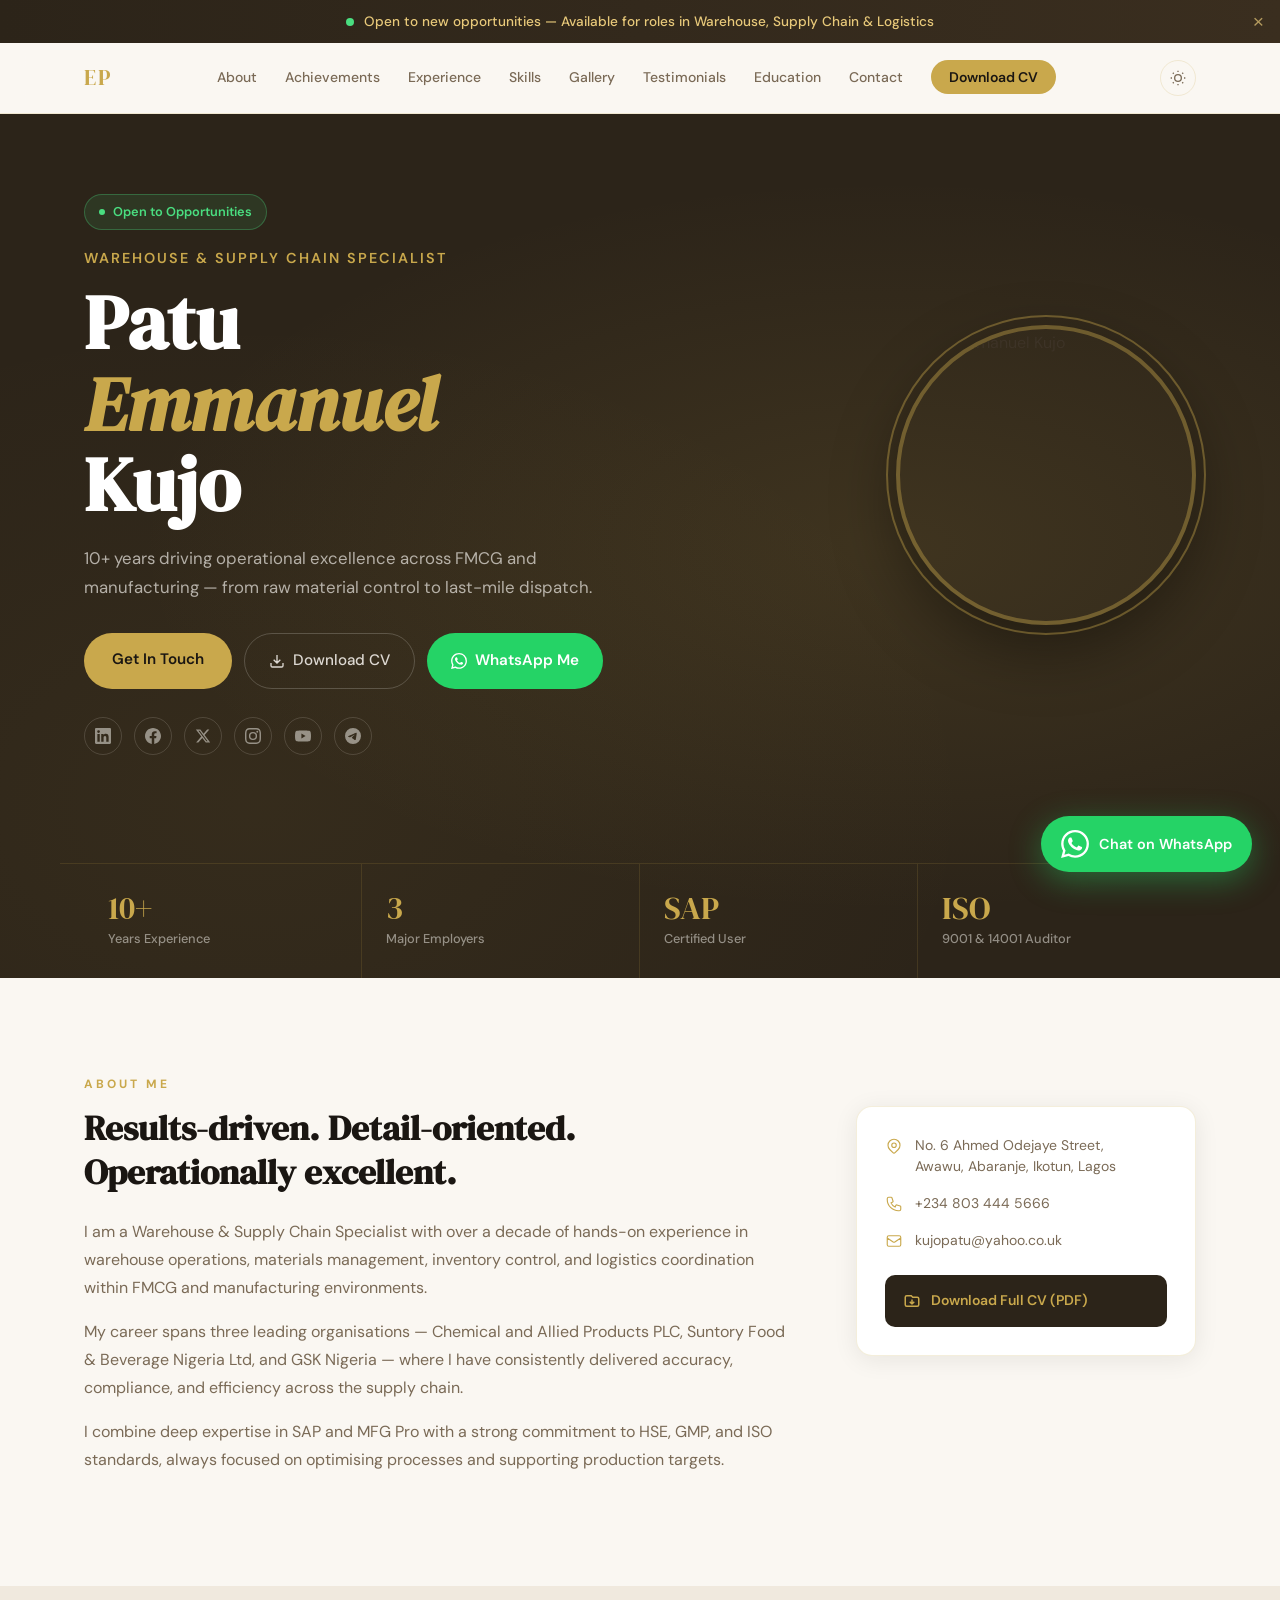
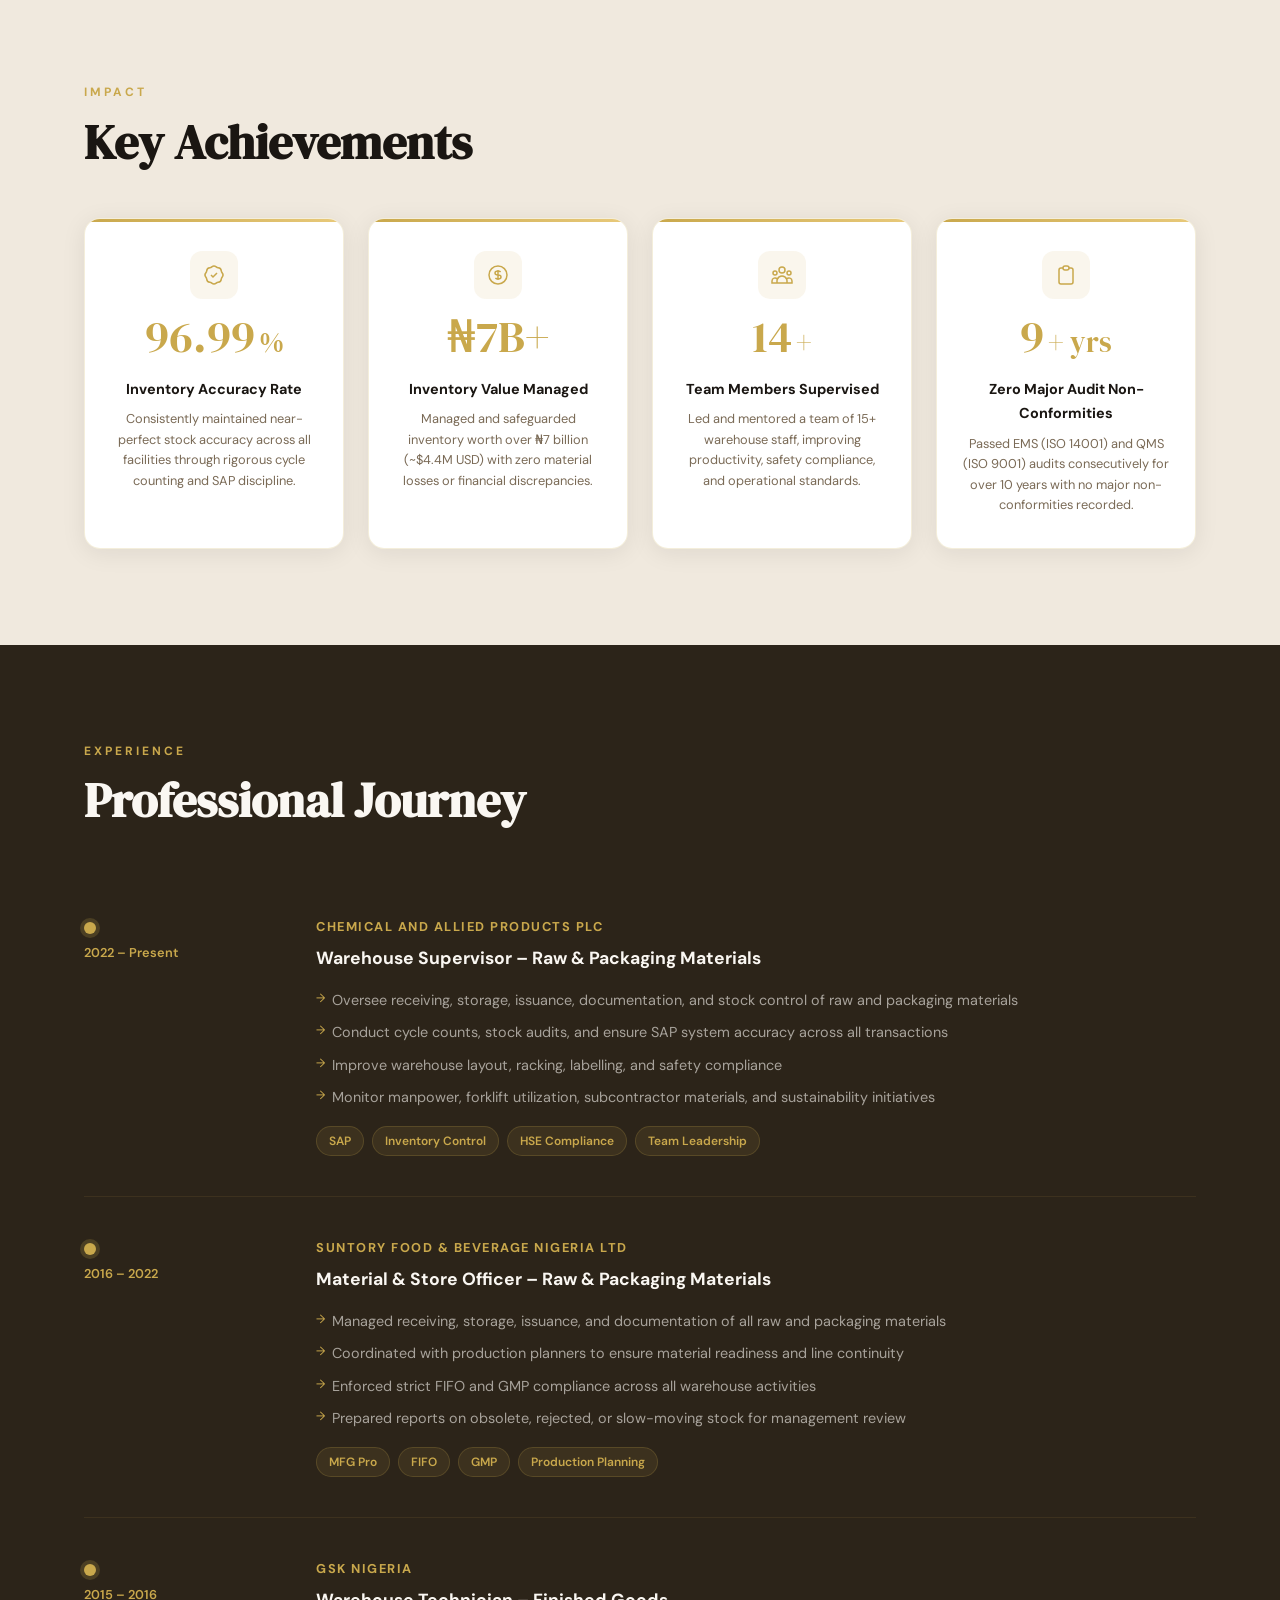
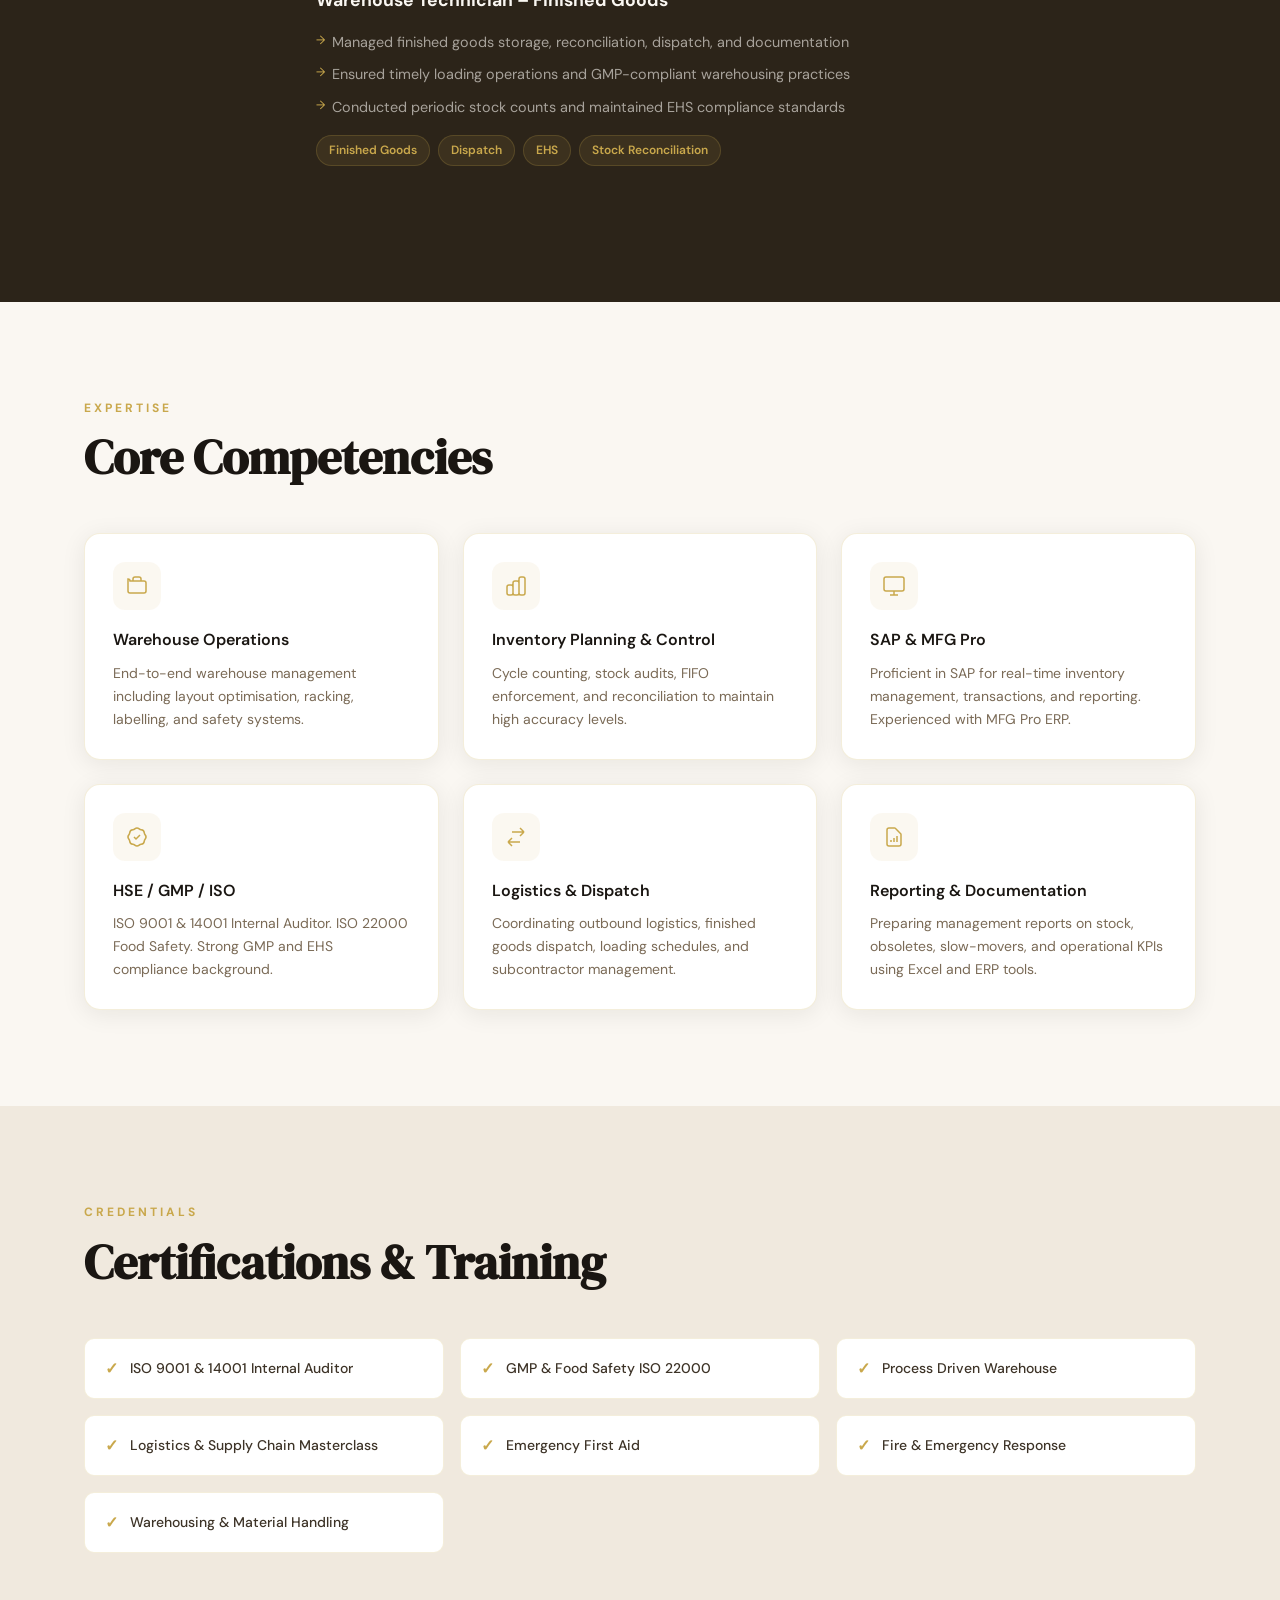
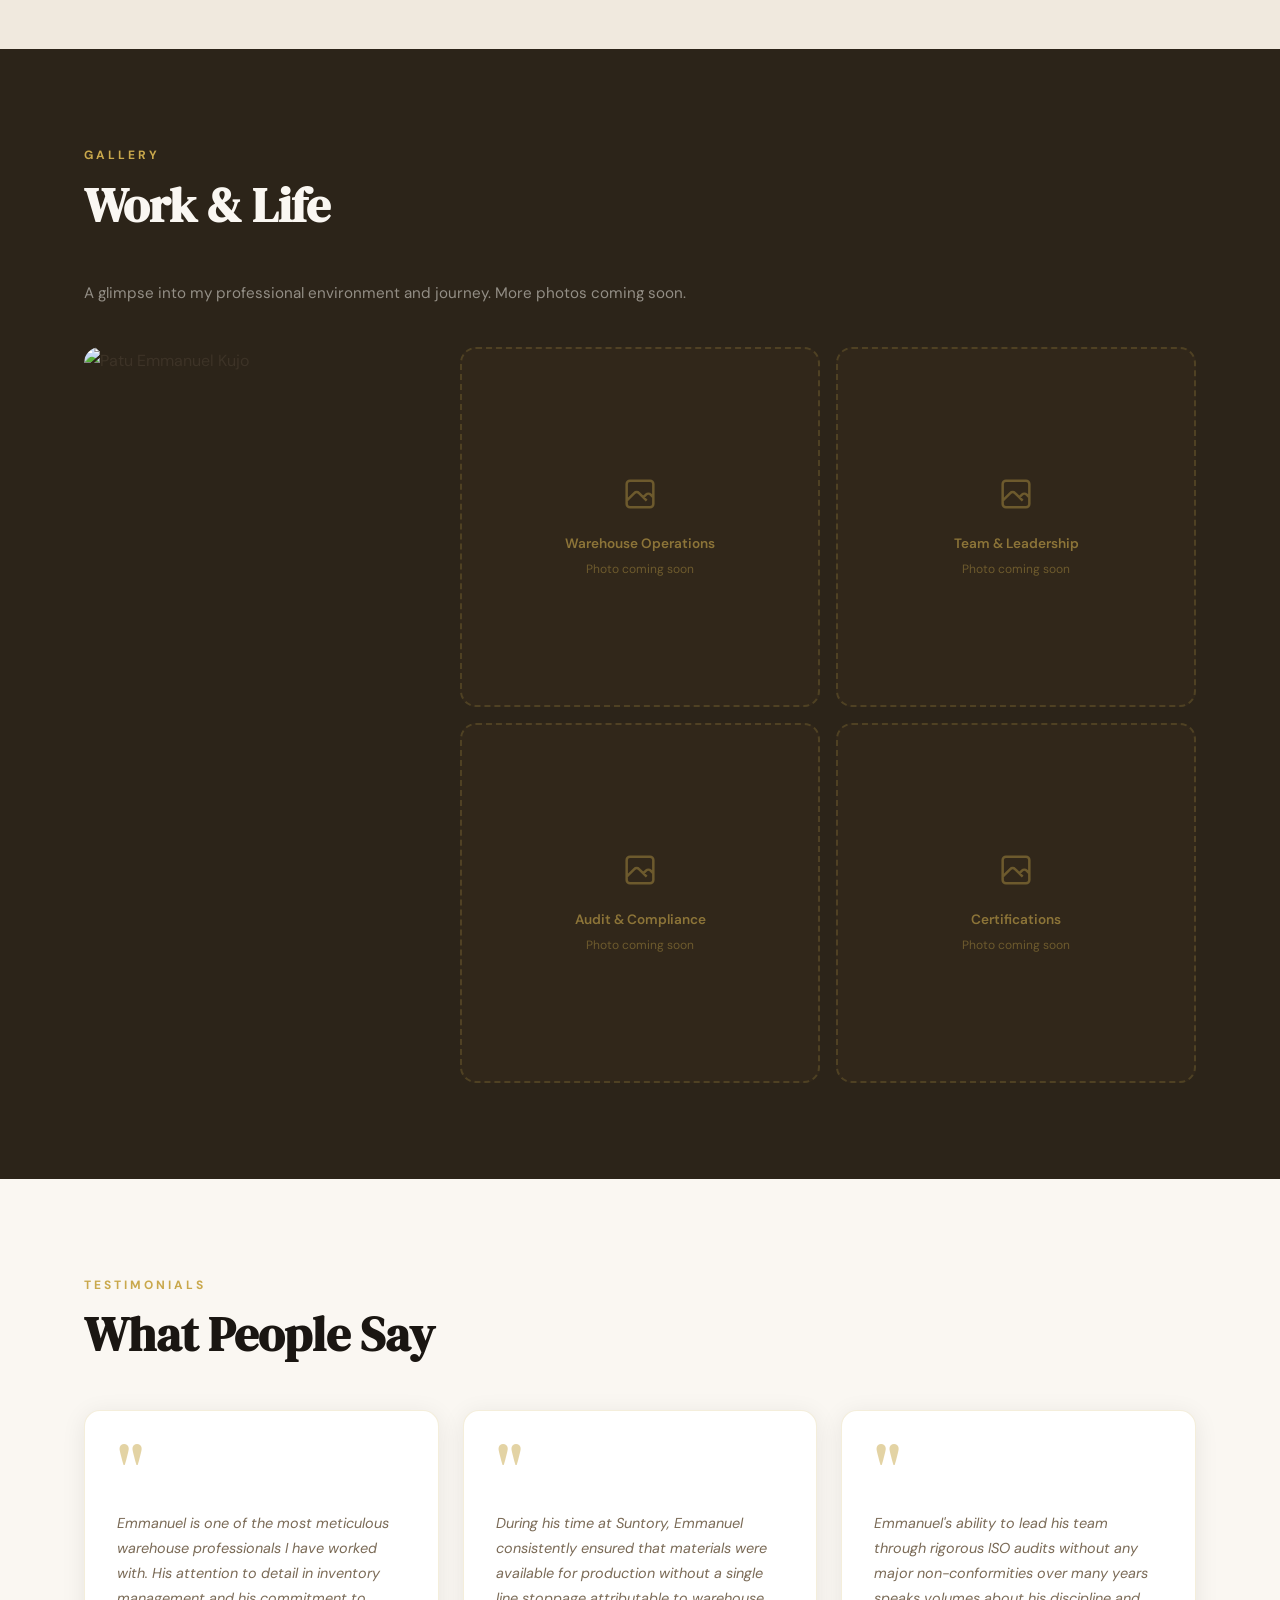
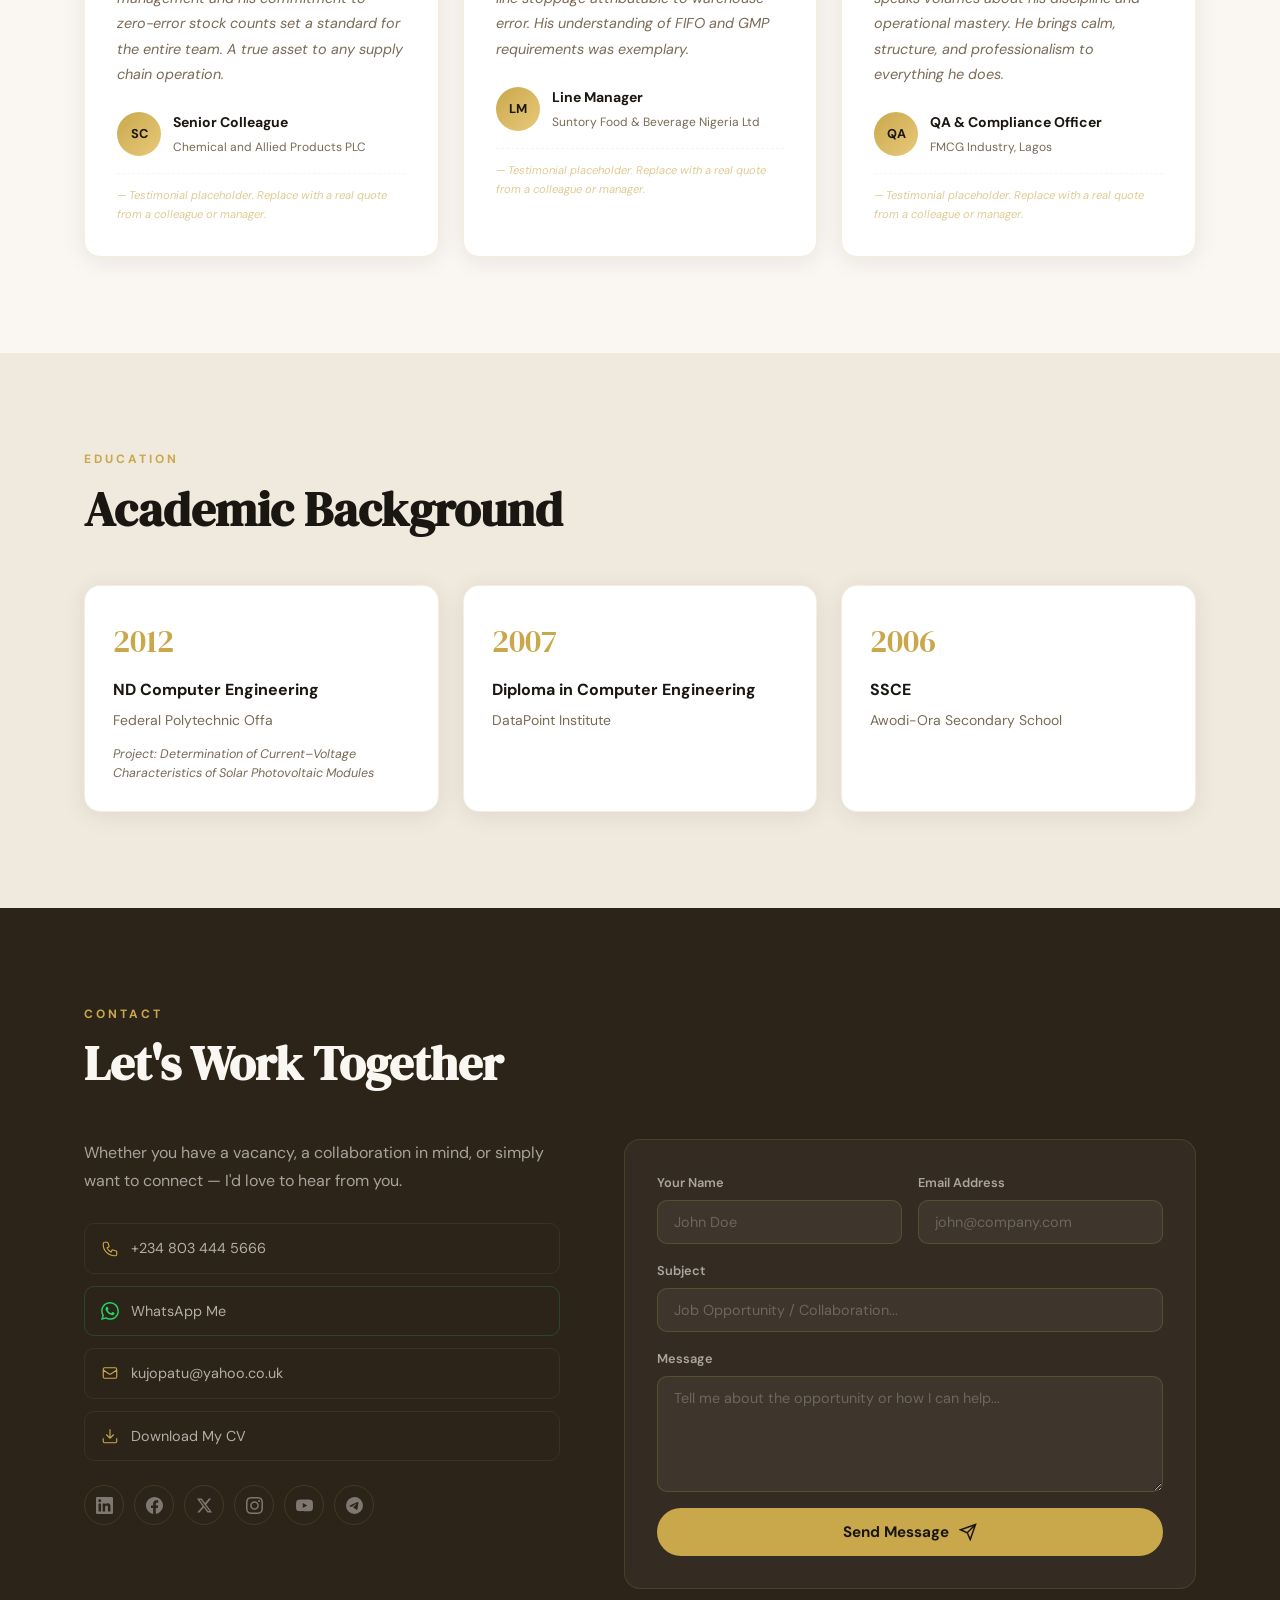
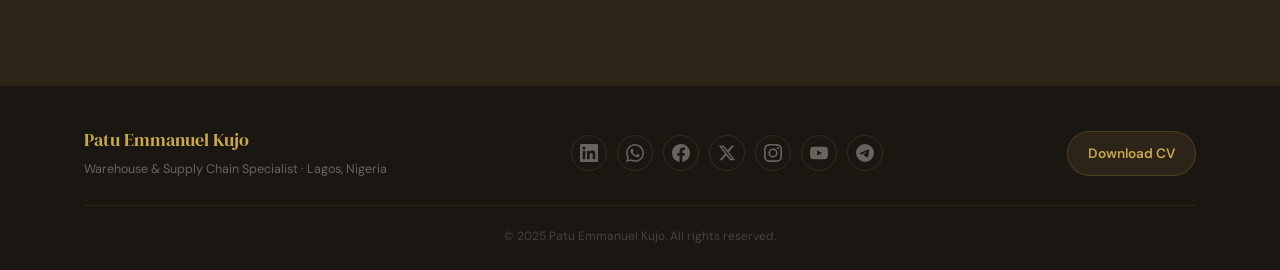
==== commit c938a593: "Add files via upload" ====
--- a/index.html
+++ b/index.html
@@ -1,10 +1,24 @@
 <!DOCTYPE html>
-<html lang="en">
+<html lang="en" data-theme="light">
 <head>
   <meta charset="UTF-8" />
   <meta name="viewport" content="width=device-width, initial-scale=1.0"/>
-  <title>Patu Emmanuel Kujo — Warehouse & Supply Chain Specialist</title>
-  <meta name="description" content="Results-driven Warehouse & Supply Chain Specialist with 10+ years' experience in warehouse operations, materials management, inventory control, and logistics coordination."/>
+  <title>Patu Emmanuel Kujo — Warehouse & Supply Chain Specialist | Lagos, Nigeria</title>
+  <meta name="description" content="Patu Emmanuel Kujo — Results-driven Warehouse & Supply Chain Specialist with 10+ years experience. 99.96% inventory accuracy. ₦7B+ inventory managed. Lagos, Nigeria."/>
+  <meta name="keywords" content="warehouse specialist Lagos, supply chain Nigeria, inventory management, SAP certified, FMCG warehouse, Emmanuel Kujo, logistics coordinator Nigeria"/>
+  <meta name="author" content="Patu Emmanuel Kujo"/>
+  <meta name="robots" content="index, follow"/>
+  <!-- Open Graph -->
+  <meta property="og:title" content="Patu Emmanuel Kujo — Warehouse & Supply Chain Specialist"/>
+  <meta property="og:description" content="10+ years of operational excellence in FMCG and manufacturing. 99.96% inventory accuracy. SAP Certified. Lagos, Nigeria."/>
+  <meta property="og:type" content="website"/>
+  <meta property="og:image" content="assets/profile.jpg"/>
+  <!-- Twitter Card -->
+  <meta name="twitter:card" content="summary_large_image"/>
+  <meta name="twitter:creator" content="@kujolamba1"/>
+  <meta name="twitter:title" content="Patu Emmanuel Kujo — Warehouse & Supply Chain Specialist"/>
+  <meta name="twitter:description" content="10+ years of operational excellence in FMCG and manufacturing. Lagos, Nigeria."/>
+
   <link rel="preconnect" href="https://fonts.googleapis.com">
   <link rel="preconnect" href="https://fonts.gstatic.com" crossorigin>
   <link href="https://fonts.googleapis.com/css2?family=DM+Serif+Display:ital@0;1&family=DM+Sans:ital,opsz,wght@0,9..40,300;0,9..40,400;0,9..40,500;0,9..40,600;1,9..40,300&display=swap" rel="stylesheet">
@@ -12,26 +26,45 @@
 </head>
 <body>
 
+  <!-- AVAILABILITY BANNER -->
+  <div class="avail-banner" id="availBanner">
+    <span class="avail-dot"></span>
+    <span>Open to new opportunities — Available for roles in Warehouse, Supply Chain & Logistics</span>
+    <button class="avail-close" onclick="document.getElementById('availBanner').style.display='none'" aria-label="Close">×</button>
+  </div>
+
   <!-- NAV -->
   <nav id="nav">
     <div class="nav-inner">
       <span class="nav-logo">EP</span>
       <ul class="nav-links">
         <li><a href="#about">About</a></li>
+        <li><a href="#achievements">Achievements</a></li>
         <li><a href="#experience">Experience</a></li>
         <li><a href="#skills">Skills</a></li>
+        <li><a href="#gallery">Gallery</a></li>
+        <li><a href="#testimonials">Testimonials</a></li>
         <li><a href="#education">Education</a></li>
         <li><a href="#contact">Contact</a></li>
         <li><a href="assets/Emmanuel_Patu_CV.pdf" download class="nav-cta">Download CV</a></li>
       </ul>
-      <button class="hamburger" id="hamburger" aria-label="Toggle menu">
-        <span></span><span></span><span></span>
-      </button>
+      <div class="nav-right">
+        <button class="theme-toggle" id="themeToggle" aria-label="Toggle dark mode">
+          <svg class="icon-sun" viewBox="0 0 24 24" fill="none" stroke="currentColor" stroke-width="2"><circle cx="12" cy="12" r="5"/><path d="M12 1v2M12 21v2M4.22 4.22l1.42 1.42M18.36 18.36l1.42 1.42M1 12h2M21 12h2M4.22 19.78l1.42-1.42M18.36 5.64l1.42-1.42"/></svg>
+          <svg class="icon-moon" viewBox="0 0 24 24" fill="none" stroke="currentColor" stroke-width="2"><path d="M21 12.79A9 9 0 1111.21 3 7 7 0 0021 12.79z"/></svg>
+        </button>
+        <button class="hamburger" id="hamburger" aria-label="Toggle menu">
+          <span></span><span></span><span></span>
+        </button>
+      </div>
     </div>
     <div class="mobile-menu" id="mobileMenu">
       <a href="#about">About</a>
+      <a href="#achievements">Achievements</a>
       <a href="#experience">Experience</a>
       <a href="#skills">Skills</a>
+      <a href="#gallery">Gallery</a>
+      <a href="#testimonials">Testimonials</a>
       <a href="#education">Education</a>
       <a href="#contact">Contact</a>
       <a href="assets/Emmanuel_Patu_CV.pdf" download class="mobile-cta">Download CV</a>
@@ -44,6 +77,10 @@
     <div class="hero-content">
       <div class="hero-top">
         <div class="hero-text">
+          <div class="hero-badge">
+            <span class="badge-dot"></span>
+            Open to Opportunities
+          </div>
           <p class="hero-eyebrow">Warehouse & Supply Chain Specialist</p>
           <h1>Patu<br/><em>Emmanuel</em><br/>Kujo</h1>
           <p class="hero-sub">10+ years driving operational excellence across FMCG and manufacturing — from raw material control to last-mile dispatch.</p>
@@ -53,6 +90,31 @@
               <svg width="16" height="16" viewBox="0 0 24 24" fill="none" stroke="currentColor" stroke-width="2"><path d="M21 15v4a2 2 0 01-2 2H5a2 2 0 01-2-2v-4M7 10l5 5 5-5M12 15V3"/></svg>
               Download CV
             </a>
+            <a href="https://wa.me/2348034445666" target="_blank" class="btn-whatsapp">
+              <svg viewBox="0 0 24 24" fill="currentColor" width="16" height="16"><path d="M17.472 14.382c-.297-.149-1.758-.867-2.03-.967-.273-.099-.471-.148-.67.15-.197.297-.767.966-.94 1.164-.173.199-.347.223-.644.075-.297-.15-1.255-.463-2.39-1.475-.883-.788-1.48-1.761-1.653-2.059-.173-.297-.018-.458.13-.606.134-.133.298-.347.446-.52.149-.174.198-.298.298-.497.099-.198.05-.371-.025-.52-.075-.149-.669-1.612-.916-2.207-.242-.579-.487-.5-.669-.51-.173-.008-.371-.01-.57-.01-.198 0-.52.074-.792.372-.272.297-1.04 1.016-1.04 2.479 0 1.462 1.065 2.875 1.213 3.074.149.198 2.096 3.2 5.077 4.487.709.306 1.262.489 1.694.625.712.227 1.36.195 1.871.118.571-.085 1.758-.719 2.006-1.413.248-.694.248-1.289.173-1.413-.074-.124-.272-.198-.57-.347m-5.421 7.403h-.004a9.87 9.87 0 01-5.031-1.378l-.361-.214-3.741.982.998-3.648-.235-.374a9.86 9.86 0 01-1.51-5.26c.001-5.45 4.436-9.884 9.888-9.884 2.64 0 5.122 1.03 6.988 2.898a9.825 9.825 0 012.893 6.994c-.003 5.45-4.437 9.884-9.885 9.884m8.413-18.297A11.815 11.815 0 0012.05 0C5.495 0 .16 5.335.157 11.892c0 2.096.547 4.142 1.588 5.945L.057 24l6.305-1.654a11.882 11.882 0 005.683 1.448h.005c6.554 0 11.89-5.335 11.893-11.893a11.821 11.821 0 00-3.48-8.413z"/></svg>
+              WhatsApp Me
+            </a>
+          </div>
+          <!-- Social Icons -->
+          <div class="hero-socials">
+            <a href="https://www.linkedin.com/in/emmanuel-patu-05b39b3b7/" target="_blank" class="social-icon" aria-label="LinkedIn">
+              <svg viewBox="0 0 24 24" fill="currentColor"><path d="M20.447 20.452h-3.554v-5.569c0-1.328-.027-3.037-1.852-3.037-1.853 0-2.136 1.445-2.136 2.939v5.667H9.351V9h3.414v1.561h.046c.477-.9 1.637-1.85 3.37-1.85 3.601 0 4.267 2.37 4.267 5.455v6.286zM5.337 7.433a2.062 2.062 0 01-2.063-2.065 2.064 2.064 0 112.063 2.065zm1.782 13.019H3.555V9h3.564v11.452zM22.225 0H1.771C.792 0 0 .774 0 1.729v20.542C0 23.227.792 24 1.771 24h20.451C23.2 24 24 23.227 24 22.271V1.729C24 .774 23.2 0 22.222 0h.003z"/></svg>
+            </a>
+            <a href="https://web.facebook.com/pkujo/" target="_blank" class="social-icon" aria-label="Facebook">
+              <svg viewBox="0 0 24 24" fill="currentColor"><path d="M24 12.073c0-6.627-5.373-12-12-12s-12 5.373-12 12c0 5.99 4.388 10.954 10.125 11.854v-8.385H7.078v-3.47h3.047V9.43c0-3.007 1.792-4.669 4.533-4.669 1.312 0 2.686.235 2.686.235v2.953H15.83c-1.491 0-1.956.925-1.956 1.874v2.25h3.328l-.532 3.47h-2.796v8.385C19.612 23.027 24 18.062 24 12.073z"/></svg>
+            </a>
+            <a href="https://x.com/kujolamba1" target="_blank" class="social-icon" aria-label="Twitter/X">
+              <svg viewBox="0 0 24 24" fill="currentColor"><path d="M18.244 2.25h3.308l-7.227 8.26 8.502 11.24H16.17l-5.214-6.817L4.99 21.75H1.68l7.73-8.835L1.254 2.25H8.08l4.713 6.231zm-1.161 17.52h1.833L7.084 4.126H5.117z"/></svg>
+            </a>
+            <a href="https://www.instagram.com/simplyemmy101/" target="_blank" class="social-icon" aria-label="Instagram">
+              <svg viewBox="0 0 24 24" fill="currentColor"><path d="M12 2.163c3.204 0 3.584.012 4.85.07 3.252.148 4.771 1.691 4.919 4.919.058 1.265.069 1.645.069 4.849 0 3.205-.012 3.584-.069 4.849-.149 3.225-1.664 4.771-4.919 4.919-1.266.058-1.644.07-4.85.07-3.204 0-3.584-.012-4.849-.07-3.26-.149-4.771-1.699-4.919-4.92-.058-1.265-.07-1.644-.07-4.849 0-3.204.013-3.583.07-4.849.149-3.227 1.664-4.771 4.919-4.919 1.266-.057 1.645-.069 4.849-.069zM12 0C8.741 0 8.333.014 7.053.072 2.695.272.273 2.69.073 7.052.014 8.333 0 8.741 0 12c0 3.259.014 3.668.072 4.948.2 4.358 2.618 6.78 6.98 6.98C8.333 23.986 8.741 24 12 24c3.259 0 3.668-.014 4.948-.072 4.354-.2 6.782-2.618 6.979-6.98.059-1.28.073-1.689.073-4.948 0-3.259-.014-3.667-.072-4.947-.196-4.354-2.617-6.78-6.979-6.98C15.668.014 15.259 0 12 0zm0 5.838a6.162 6.162 0 100 12.324 6.162 6.162 0 000-12.324zM12 16a4 4 0 110-8 4 4 0 010 8zm6.406-11.845a1.44 1.44 0 100 2.881 1.44 1.44 0 000-2.881z"/></svg>
+            </a>
+            <a href="https://www.youtube.com/@emmanuelpatu8508" target="_blank" class="social-icon" aria-label="YouTube">
+              <svg viewBox="0 0 24 24" fill="currentColor"><path d="M23.495 6.205a3.007 3.007 0 00-2.088-2.088c-1.87-.501-9.396-.501-9.396-.501s-7.507-.01-9.396.501A3.007 3.007 0 00.527 6.205a31.247 31.247 0 00-.522 5.805 31.247 31.247 0 00.522 5.783 3.007 3.007 0 002.088 2.088c1.868.502 9.396.502 9.396.502s7.506 0 9.396-.502a3.007 3.007 0 002.088-2.088 31.247 31.247 0 00.5-5.783 31.247 31.247 0 00-.5-5.805zM9.609 15.601V8.408l6.264 3.602z"/></svg>
+            </a>
+            <a href="https://t.me/Emmypat10" target="_blank" class="social-icon" aria-label="Telegram">
+              <svg viewBox="0 0 24 24" fill="currentColor"><path d="M11.944 0A12 12 0 0 0 0 12a12 12 0 0 0 12 12 12 12 0 0 0 12-12A12 12 0 0 0 12 0a12 12 0 0 0-.056 0zm4.962 7.224c.1-.002.321.023.465.14a.506.506 0 0 1 .171.325c.016.093.036.306.02.472-.18 1.898-.962 6.502-1.36 8.627-.168.9-.499 1.201-.82 1.23-.696.065-1.225-.46-1.9-.902-1.056-.693-1.653-1.124-2.678-1.8-1.185-.78-.417-1.21.258-1.91.177-.184 3.247-2.977 3.307-3.23.007-.032.014-.15-.056-.212s-.174-.041-.249-.024c-.106.024-1.793 1.14-5.061 3.345-.48.33-.913.49-1.302.48-.428-.008-1.252-.241-1.865-.44-.752-.245-1.349-.374-1.297-.789.027-.216.325-.437.893-.663 3.498-1.524 5.83-2.529 6.998-3.014 3.332-1.386 4.025-1.627 4.476-1.635z"/></svg>
+            </a>
           </div>
         </div>
         <div class="hero-photo-wrap">
@@ -99,6 +161,52 @@
               Download Full CV (PDF)
             </a>
           </div>
+        </div>
+      </div>
+    </div>
+  </section>
+
+  <!-- ACHIEVEMENTS -->
+  <section id="achievements" class="tinted-section">
+    <div class="container">
+      <div class="section-label">Impact</div>
+      <h2 class="section-title">Key Achievements</h2>
+      <div class="achievements-grid">
+        <div class="achievement-card" data-anim>
+          <div class="achievement-icon">
+            <svg viewBox="0 0 24 24" fill="none" stroke="currentColor" stroke-width="1.5"><path d="M9 12l2 2 4-4M7.835 4.697a3.42 3.42 0 001.946-.806 3.42 3.42 0 014.438 0 3.42 3.42 0 001.946.806 3.42 3.42 0 013.138 3.138 3.42 3.42 0 00.806 1.946 3.42 3.42 0 010 4.438 3.42 3.42 0 00-.806 1.946 3.42 3.42 0 01-3.138 3.138 3.42 3.42 0 00-1.946.806 3.42 3.42 0 01-4.438 0 3.42 3.42 0 00-1.946-.806 3.42 3.42 0 01-3.138-3.138 3.42 3.42 0 00-.806-1.946 3.42 3.42 0 010-4.438 3.42 3.42 0 00.806-1.946 3.42 3.42 0 013.138-3.138z"/></svg>
+          </div>
+          <div class="achievement-number" data-count="99.96">0</div>
+          <div class="achievement-unit">%</div>
+          <div class="achievement-label">Inventory Accuracy Rate</div>
+          <div class="achievement-desc">Consistently maintained near-perfect stock accuracy across all facilities through rigorous cycle counting and SAP discipline.</div>
+        </div>
+        <div class="achievement-card" data-anim>
+          <div class="achievement-icon">
+            <svg viewBox="0 0 24 24" fill="none" stroke="currentColor" stroke-width="1.5"><path d="M12 8c-1.657 0-3 .895-3 2s1.343 2 3 2 3 .895 3 2-1.343 2-3 2m0-8c1.11 0 2.08.402 2.599 1M12 8V7m0 1v8m0 0v1m0-1c-1.11 0-2.08-.402-2.599-1M21 12a9 9 0 11-18 0 9 9 0 0118 0z"/></svg>
+          </div>
+          <div class="achievement-number">₦7B+</div>
+          <div class="achievement-unit"></div>
+          <div class="achievement-label">Inventory Value Managed</div>
+          <div class="achievement-desc">Managed and safeguarded inventory worth over ₦7 billion (~$4.4M USD) with zero material losses or financial discrepancies.</div>
+        </div>
+        <div class="achievement-card" data-anim>
+          <div class="achievement-icon">
+            <svg viewBox="0 0 24 24" fill="none" stroke="currentColor" stroke-width="1.5"><path d="M17 20h5v-2a3 3 0 00-5.356-1.857M17 20H7m10 0v-2c0-.656-.126-1.283-.356-1.857M7 20H2v-2a3 3 0 015.356-1.857M7 20v-2c0-.656.126-1.283.356-1.857m0 0a5.002 5.002 0 019.288 0M15 7a3 3 0 11-6 0 3 3 0 016 0zm6 3a2 2 0 11-4 0 2 2 0 014 0zM7 10a2 2 0 11-4 0 2 2 0 014 0z"/></svg>
+          </div>
+          <div class="achievement-number" data-count="15">0</div>
+          <div class="achievement-unit">+</div>
+          <div class="achievement-label">Team Members Supervised</div>
+          <div class="achievement-desc">Led and mentored a team of 15+ warehouse staff, improving productivity, safety compliance, and operational standards.</div>
+        </div>
+        <div class="achievement-card" data-anim>
+          <div class="achievement-icon">
+            <svg viewBox="0 0 24 24" fill="none" stroke="currentColor" stroke-width="1.5"><path d="M9 5H7a2 2 0 00-2 2v12a2 2 0 002 2h10a2 2 0 002-2V7a2 2 0 00-2-2h-2M9 5a2 2 0 002 2h2a2 2 0 002-2M9 5a2 2 0 012-2h2a2 2 0 012 2"/></svg>
+          </div>
+          <div class="achievement-number" data-count="10">0</div>
+          <div class="achievement-unit">+ yrs</div>
+          <div class="achievement-label">Zero Major Audit Non-Conformities</div>
+          <div class="achievement-desc">Passed EMS (ISO 14001) and QMS (ISO 9001) audits consecutively for over 10 years with no major non-conformities recorded.</div>
         </div>
       </div>
     </div>
@@ -175,44 +283,32 @@
       <h2 class="section-title">Core Competencies</h2>
       <div class="skills-grid">
         <div class="skill-card" data-anim>
-          <div class="skill-icon">
-            <svg viewBox="0 0 24 24" fill="none" stroke="currentColor" stroke-width="1.5"><path d="M3 7v10a2 2 0 002 2h14a2 2 0 002-2V9a2 2 0 00-2-2H5a2 2 0 00-2-2z"/><path d="M8 7V5a2 2 0 012-2h4a2 2 0 012 2v2"/></svg>
-          </div>
+          <div class="skill-icon"><svg viewBox="0 0 24 24" fill="none" stroke="currentColor" stroke-width="1.5"><path d="M3 7v10a2 2 0 002 2h14a2 2 0 002-2V9a2 2 0 00-2-2H5a2 2 0 00-2-2z"/><path d="M8 7V5a2 2 0 012-2h4a2 2 0 012 2v2"/></svg></div>
           <h3>Warehouse Operations</h3>
           <p>End-to-end warehouse management including layout optimisation, racking, labelling, and safety systems.</p>
         </div>
         <div class="skill-card" data-anim>
-          <div class="skill-icon">
-            <svg viewBox="0 0 24 24" fill="none" stroke="currentColor" stroke-width="1.5"><path d="M9 19v-6a2 2 0 00-2-2H5a2 2 0 00-2 2v6a2 2 0 002 2h2a2 2 0 002-2zm0 0V9a2 2 0 012-2h2a2 2 0 012 2v10m-6 0a2 2 0 002 2h2a2 2 0 002-2m0 0V5a2 2 0 012-2h2a2 2 0 012 2v14a2 2 0 01-2 2h-2a2 2 0 01-2-2z"/></svg>
-          </div>
+          <div class="skill-icon"><svg viewBox="0 0 24 24" fill="none" stroke="currentColor" stroke-width="1.5"><path d="M9 19v-6a2 2 0 00-2-2H5a2 2 0 00-2 2v6a2 2 0 002 2h2a2 2 0 002-2zm0 0V9a2 2 0 012-2h2a2 2 0 012 2v10m-6 0a2 2 0 002 2h2a2 2 0 002-2m0 0V5a2 2 0 012-2h2a2 2 0 012 2v14a2 2 0 01-2 2h-2a2 2 0 01-2-2z"/></svg></div>
           <h3>Inventory Planning & Control</h3>
           <p>Cycle counting, stock audits, FIFO enforcement, and reconciliation to maintain high accuracy levels.</p>
         </div>
         <div class="skill-card" data-anim>
-          <div class="skill-icon">
-            <svg viewBox="0 0 24 24" fill="none" stroke="currentColor" stroke-width="1.5"><rect x="2" y="3" width="20" height="14" rx="2"/><path d="M8 21h8M12 17v4"/></svg>
-          </div>
+          <div class="skill-icon"><svg viewBox="0 0 24 24" fill="none" stroke="currentColor" stroke-width="1.5"><rect x="2" y="3" width="20" height="14" rx="2"/><path d="M8 21h8M12 17v4"/></svg></div>
           <h3>SAP & MFG Pro</h3>
           <p>Proficient in SAP for real-time inventory management, transactions, and reporting. Experienced with MFG Pro ERP.</p>
         </div>
         <div class="skill-card" data-anim>
-          <div class="skill-icon">
-            <svg viewBox="0 0 24 24" fill="none" stroke="currentColor" stroke-width="1.5"><path d="M9 12l2 2 4-4M7.835 4.697a3.42 3.42 0 001.946-.806 3.42 3.42 0 014.438 0 3.42 3.42 0 001.946.806 3.42 3.42 0 013.138 3.138 3.42 3.42 0 00.806 1.946 3.42 3.42 0 010 4.438 3.42 3.42 0 00-.806 1.946 3.42 3.42 0 01-3.138 3.138 3.42 3.42 0 00-1.946.806 3.42 3.42 0 01-4.438 0 3.42 3.42 0 00-1.946-.806 3.42 3.42 0 01-3.138-3.138 3.42 3.42 0 00-.806-1.946 3.42 3.42 0 010-4.438 3.42 3.42 0 00.806-1.946 3.42 3.42 0 013.138-3.138z"/></svg>
-          </div>
+          <div class="skill-icon"><svg viewBox="0 0 24 24" fill="none" stroke="currentColor" stroke-width="1.5"><path d="M9 12l2 2 4-4M7.835 4.697a3.42 3.42 0 001.946-.806 3.42 3.42 0 014.438 0 3.42 3.42 0 001.946.806 3.42 3.42 0 013.138 3.138 3.42 3.42 0 00.806 1.946 3.42 3.42 0 010 4.438 3.42 3.42 0 00-.806 1.946 3.42 3.42 0 01-3.138 3.138 3.42 3.42 0 00-1.946.806 3.42 3.42 0 01-4.438 0 3.42 3.42 0 00-1.946-.806 3.42 3.42 0 01-3.138-3.138 3.42 3.42 0 00-.806-1.946 3.42 3.42 0 010-4.438 3.42 3.42 0 00.806-1.946 3.42 3.42 0 013.138-3.138z"/></svg></div>
           <h3>HSE / GMP / ISO</h3>
           <p>ISO 9001 & 14001 Internal Auditor. ISO 22000 Food Safety. Strong GMP and EHS compliance background.</p>
         </div>
         <div class="skill-card" data-anim>
-          <div class="skill-icon">
-            <svg viewBox="0 0 24 24" fill="none" stroke="currentColor" stroke-width="1.5"><path d="M8 7h12m0 0l-4-4m4 4l-4 4m0 6H4m0 0l4 4m-4-4l4-4"/></svg>
-          </div>
+          <div class="skill-icon"><svg viewBox="0 0 24 24" fill="none" stroke="currentColor" stroke-width="1.5"><path d="M8 7h12m0 0l-4-4m4 4l-4 4m0 6H4m0 0l4 4m-4-4l4-4"/></svg></div>
           <h3>Logistics & Dispatch</h3>
           <p>Coordinating outbound logistics, finished goods dispatch, loading schedules, and subcontractor management.</p>
         </div>
         <div class="skill-card" data-anim>
-          <div class="skill-icon">
-            <svg viewBox="0 0 24 24" fill="none" stroke="currentColor" stroke-width="1.5"><path d="M9 17v-2m3 2v-4m3 4v-6m2 10H7a2 2 0 01-2-2V5a2 2 0 012-2h5.586a1 1 0 01.707.293l5.414 5.414a1 1 0 01.293.707V19a2 2 0 01-2 2z"/></svg>
-          </div>
+          <div class="skill-icon"><svg viewBox="0 0 24 24" fill="none" stroke="currentColor" stroke-width="1.5"><path d="M9 17v-2m3 2v-4m3 4v-6m2 10H7a2 2 0 01-2-2V5a2 2 0 012-2h5.586a1 1 0 01.707.293l5.414 5.414a1 1 0 01.293.707V19a2 2 0 01-2 2z"/></svg></div>
           <h3>Reporting & Documentation</h3>
           <p>Preparing management reports on stock, obsoletes, slow-movers, and operational KPIs using Excel and ERP tools.</p>
         </div>
@@ -237,8 +333,97 @@
     </div>
   </section>
 
+  <!-- GALLERY -->
+  <section id="gallery" class="dark-section">
+    <div class="container">
+      <div class="section-label light">Gallery</div>
+      <h2 class="section-title light">Work & Life</h2>
+      <p class="gallery-intro">A glimpse into my professional environment and journey. More photos coming soon.</p>
+      <div class="gallery-grid">
+        <div class="gallery-item gallery-item--large" data-anim>
+          <img src="assets/profile.jpg" alt="Patu Emmanuel Kujo" />
+          <div class="gallery-overlay"><span>Professional Profile</span></div>
+        </div>
+        <div class="gallery-placeholder" data-anim>
+          <div class="placeholder-inner">
+            <svg viewBox="0 0 24 24" fill="none" stroke="currentColor" stroke-width="1.5"><path d="M4 16l4.586-4.586a2 2 0 012.828 0L16 16m-2-2l1.586-1.586a2 2 0 012.828 0L20 14m-6-6h.01M6 20h12a2 2 0 002-2V6a2 2 0 00-2-2H6a2 2 0 00-2 2v12a2 2 0 002 2z"/></svg>
+            <span>Warehouse Operations</span>
+            <p>Photo coming soon</p>
+          </div>
+        </div>
+        <div class="gallery-placeholder" data-anim>
+          <div class="placeholder-inner">
+            <svg viewBox="0 0 24 24" fill="none" stroke="currentColor" stroke-width="1.5"><path d="M4 16l4.586-4.586a2 2 0 012.828 0L16 16m-2-2l1.586-1.586a2 2 0 012.828 0L20 14m-6-6h.01M6 20h12a2 2 0 002-2V6a2 2 0 00-2-2H6a2 2 0 00-2 2v12a2 2 0 002 2z"/></svg>
+            <span>Team & Leadership</span>
+            <p>Photo coming soon</p>
+          </div>
+        </div>
+        <div class="gallery-placeholder" data-anim>
+          <div class="placeholder-inner">
+            <svg viewBox="0 0 24 24" fill="none" stroke="currentColor" stroke-width="1.5"><path d="M4 16l4.586-4.586a2 2 0 012.828 0L16 16m-2-2l1.586-1.586a2 2 0 012.828 0L20 14m-6-6h.01M6 20h12a2 2 0 002-2V6a2 2 0 00-2-2H6a2 2 0 00-2 2v12a2 2 0 002 2z"/></svg>
+            <span>Audit & Compliance</span>
+            <p>Photo coming soon</p>
+          </div>
+        </div>
+        <div class="gallery-placeholder" data-anim>
+          <div class="placeholder-inner">
+            <svg viewBox="0 0 24 24" fill="none" stroke="currentColor" stroke-width="1.5"><path d="M4 16l4.586-4.586a2 2 0 012.828 0L16 16m-2-2l1.586-1.586a2 2 0 012.828 0L20 14m-6-6h.01M6 20h12a2 2 0 002-2V6a2 2 0 00-2-2H6a2 2 0 00-2 2v12a2 2 0 002 2z"/></svg>
+            <span>Certifications</span>
+            <p>Photo coming soon</p>
+          </div>
+        </div>
+      </div>
+    </div>
+  </section>
+
+  <!-- TESTIMONIALS -->
+  <section id="testimonials">
+    <div class="container">
+      <div class="section-label">Testimonials</div>
+      <h2 class="section-title">What People Say</h2>
+      <div class="testimonials-grid">
+        <div class="testimonial-card" data-anim>
+          <div class="testimonial-quote">"</div>
+          <p>Emmanuel is one of the most meticulous warehouse professionals I have worked with. His attention to detail in inventory management and his commitment to zero-error stock counts set a standard for the entire team. A true asset to any supply chain operation.</p>
+          <div class="testimonial-author">
+            <div class="testimonial-avatar">SC</div>
+            <div>
+              <div class="testimonial-name">Senior Colleague</div>
+              <div class="testimonial-role">Chemical and Allied Products PLC</div>
+            </div>
+          </div>
+          <div class="testimonial-placeholder-note">— Testimonial placeholder. Replace with a real quote from a colleague or manager.</div>
+        </div>
+        <div class="testimonial-card" data-anim>
+          <div class="testimonial-quote">"</div>
+          <p>During his time at Suntory, Emmanuel consistently ensured that materials were available for production without a single line stoppage attributable to warehouse error. His understanding of FIFO and GMP requirements was exemplary.</p>
+          <div class="testimonial-author">
+            <div class="testimonial-avatar">LM</div>
+            <div>
+              <div class="testimonial-name">Line Manager</div>
+              <div class="testimonial-role">Suntory Food & Beverage Nigeria Ltd</div>
+            </div>
+          </div>
+          <div class="testimonial-placeholder-note">— Testimonial placeholder. Replace with a real quote from a colleague or manager.</div>
+        </div>
+        <div class="testimonial-card" data-anim>
+          <div class="testimonial-quote">"</div>
+          <p>Emmanuel's ability to lead his team through rigorous ISO audits without any major non-conformities over many years speaks volumes about his discipline and operational mastery. He brings calm, structure, and professionalism to everything he does.</p>
+          <div class="testimonial-author">
+            <div class="testimonial-avatar">QA</div>
+            <div>
+              <div class="testimonial-name">QA & Compliance Officer</div>
+              <div class="testimonial-role">FMCG Industry, Lagos</div>
+            </div>
+          </div>
+          <div class="testimonial-placeholder-note">— Testimonial placeholder. Replace with a real quote from a colleague or manager.</div>
+        </div>
+      </div>
+    </div>
+  </section>
+
   <!-- EDUCATION -->
-  <section id="education">
+  <section id="education" class="tinted-section">
     <div class="container">
       <div class="section-label">Education</div>
       <h2 class="section-title">Academic Background</h2>
@@ -276,6 +461,10 @@
               <svg viewBox="0 0 24 24" fill="none" stroke="currentColor" stroke-width="1.5"><path d="M3 5a2 2 0 012-2h3.28a1 1 0 01.948.684l1.498 4.493a1 1 0 01-.502 1.21l-2.257 1.13a11.042 11.042 0 005.516 5.516l1.13-2.257a1 1 0 011.21-.502l4.493 1.498a1 1 0 01.684.949V19a2 2 0 01-2 2h-1C9.716 21 3 14.284 3 6V5z"/></svg>
               +234 803 444 5666
             </a>
+            <a href="https://wa.me/2348034445666" target="_blank" class="contact-link contact-link--whatsapp">
+              <svg viewBox="0 0 24 24" fill="currentColor" width="18" height="18"><path d="M17.472 14.382c-.297-.149-1.758-.867-2.03-.967-.273-.099-.471-.148-.67.15-.197.297-.767.966-.94 1.164-.173.199-.347.223-.644.075-.297-.15-1.255-.463-2.39-1.475-.883-.788-1.48-1.761-1.653-2.059-.173-.297-.018-.458.13-.606.134-.133.298-.347.446-.52.149-.174.198-.298.298-.497.099-.198.05-.371-.025-.52-.075-.149-.669-1.612-.916-2.207-.242-.579-.487-.5-.669-.51-.173-.008-.371-.01-.57-.01-.198 0-.52.074-.792.372-.272.297-1.04 1.016-1.04 2.479 0 1.462 1.065 2.875 1.213 3.074.149.198 2.096 3.2 5.077 4.487.709.306 1.262.489 1.694.625.712.227 1.36.195 1.871.118.571-.085 1.758-.719 2.006-1.413.248-.694.248-1.289.173-1.413-.074-.124-.272-.198-.57-.347m-5.421 7.403h-.004a9.87 9.87 0 01-5.031-1.378l-.361-.214-3.741.982.998-3.648-.235-.374a9.86 9.86 0 01-1.51-5.26c.001-5.45 4.436-9.884 9.888-9.884 2.64 0 5.122 1.03 6.988 2.898a9.825 9.825 0 012.893 6.994c-.003 5.45-4.437 9.884-9.885 9.884m8.413-18.297A11.815 11.815 0 0012.05 0C5.495 0 .16 5.335.157 11.892c0 2.096.547 4.142 1.588 5.945L.057 24l6.305-1.654a11.882 11.882 0 005.683 1.448h.005c6.554 0 11.89-5.335 11.893-11.893a11.821 11.821 0 00-3.48-8.413z"/></svg>
+              WhatsApp Me
+            </a>
             <a href="mailto:kujopatu@yahoo.co.uk" class="contact-link">
               <svg viewBox="0 0 24 24" fill="none" stroke="currentColor" stroke-width="1.5"><path d="M3 8l7.89 5.26a2 2 0 002.22 0L21 8M5 19h14a2 2 0 002-2V7a2 2 0 00-2-2H5a2 2 0 00-2 2v10a2 2 0 002 2z"/></svg>
               kujopatu@yahoo.co.uk
@@ -283,6 +472,27 @@
             <a href="assets/Emmanuel_Patu_CV.pdf" download class="contact-link">
               <svg viewBox="0 0 24 24" fill="none" stroke="currentColor" stroke-width="1.5"><path d="M21 15v4a2 2 0 01-2 2H5a2 2 0 01-2-2v-4M7 10l5 5 5-5M12 15V3"/></svg>
               Download My CV
+            </a>
+          </div>
+          <!-- Social links in contact -->
+          <div class="contact-socials">
+            <a href="https://www.linkedin.com/in/emmanuel-patu-05b39b3b7/" target="_blank" class="contact-social-icon" aria-label="LinkedIn">
+              <svg viewBox="0 0 24 24" fill="currentColor"><path d="M20.447 20.452h-3.554v-5.569c0-1.328-.027-3.037-1.852-3.037-1.853 0-2.136 1.445-2.136 2.939v5.667H9.351V9h3.414v1.561h.046c.477-.9 1.637-1.85 3.37-1.85 3.601 0 4.267 2.37 4.267 5.455v6.286zM5.337 7.433a2.062 2.062 0 01-2.063-2.065 2.064 2.064 0 112.063 2.065zm1.782 13.019H3.555V9h3.564v11.452zM22.225 0H1.771C.792 0 0 .774 0 1.729v20.542C0 23.227.792 24 1.771 24h20.451C23.2 24 24 23.227 24 22.271V1.729C24 .774 23.2 0 22.222 0h.003z"/></svg>
+            </a>
+            <a href="https://web.facebook.com/pkujo/" target="_blank" class="contact-social-icon" aria-label="Facebook">
+              <svg viewBox="0 0 24 24" fill="currentColor"><path d="M24 12.073c0-6.627-5.373-12-12-12s-12 5.373-12 12c0 5.99 4.388 10.954 10.125 11.854v-8.385H7.078v-3.47h3.047V9.43c0-3.007 1.792-4.669 4.533-4.669 1.312 0 2.686.235 2.686.235v2.953H15.83c-1.491 0-1.956.925-1.956 1.874v2.25h3.328l-.532 3.47h-2.796v8.385C19.612 23.027 24 18.062 24 12.073z"/></svg>
+            </a>
+            <a href="https://x.com/kujolamba1" target="_blank" class="contact-social-icon" aria-label="Twitter/X">
+              <svg viewBox="0 0 24 24" fill="currentColor"><path d="M18.244 2.25h3.308l-7.227 8.26 8.502 11.24H16.17l-5.214-6.817L4.99 21.75H1.68l7.73-8.835L1.254 2.25H8.08l4.713 6.231zm-1.161 17.52h1.833L7.084 4.126H5.117z"/></svg>
+            </a>
+            <a href="https://www.instagram.com/simplyemmy101/" target="_blank" class="contact-social-icon" aria-label="Instagram">
+              <svg viewBox="0 0 24 24" fill="currentColor"><path d="M12 2.163c3.204 0 3.584.012 4.85.07 3.252.148 4.771 1.691 4.919 4.919.058 1.265.069 1.645.069 4.849 0 3.205-.012 3.584-.069 4.849-.149 3.225-1.664 4.771-4.919 4.919-1.266.058-1.644.07-4.85.07-3.204 0-3.584-.012-4.849-.07-3.26-.149-4.771-1.699-4.919-4.92-.058-1.265-.07-1.644-.07-4.849 0-3.204.013-3.583.07-4.849.149-3.227 1.664-4.771 4.919-4.919 1.266-.057 1.645-.069 4.849-.069zM12 0C8.741 0 8.333.014 7.053.072 2.695.272.273 2.69.073 7.052.014 8.333 0 8.741 0 12c0 3.259.014 3.668.072 4.948.2 4.358 2.618 6.78 6.98 6.98C8.333 23.986 8.741 24 12 24c3.259 0 3.668-.014 4.948-.072 4.354-.2 6.782-2.618 6.979-6.98.059-1.28.073-1.689.073-4.948 0-3.259-.014-3.667-.072-4.947-.196-4.354-2.617-6.78-6.979-6.98C15.668.014 15.259 0 12 0zm0 5.838a6.162 6.162 0 100 12.324 6.162 6.162 0 000-12.324zM12 16a4 4 0 110-8 4 4 0 010 8zm6.406-11.845a1.44 1.44 0 100 2.881 1.44 1.44 0 000-2.881z"/></svg>
+            </a>
+            <a href="https://www.youtube.com/@emmanuelpatu8508" target="_blank" class="contact-social-icon" aria-label="YouTube">
+              <svg viewBox="0 0 24 24" fill="currentColor"><path d="M23.495 6.205a3.007 3.007 0 00-2.088-2.088c-1.87-.501-9.396-.501-9.396-.501s-7.507-.01-9.396.501A3.007 3.007 0 00.527 6.205a31.247 31.247 0 00-.522 5.805 31.247 31.247 0 00.522 5.783 3.007 3.007 0 002.088 2.088c1.868.502 9.396.502 9.396.502s7.506 0 9.396-.502a3.007 3.007 0 002.088-2.088 31.247 31.247 0 00.5-5.783 31.247 31.247 0 00-.5-5.805zM9.609 15.601V8.408l6.264 3.602z"/></svg>
+            </a>
+            <a href="https://t.me/Emmypat10" target="_blank" class="contact-social-icon" aria-label="Telegram">
+              <svg viewBox="0 0 24 24" fill="currentColor"><path d="M11.944 0A12 12 0 0 0 0 12a12 12 0 0 0 12 12 12 12 0 0 0 12-12A12 12 0 0 0 12 0a12 12 0 0 0-.056 0zm4.962 7.224c.1-.002.321.023.465.14a.506.506 0 0 1 .171.325c.016.093.036.306.02.472-.18 1.898-.962 6.502-1.36 8.627-.168.9-.499 1.201-.82 1.23-.696.065-1.225-.46-1.9-.902-1.056-.693-1.653-1.124-2.678-1.8-1.185-.78-.417-1.21.258-1.91.177-.184 3.247-2.977 3.307-3.23.007-.032.014-.15-.056-.212s-.174-.041-.249-.024c-.106.024-1.793 1.14-5.061 3.345-.48.33-.913.49-1.302.48-.428-.008-1.252-.241-1.865-.44-.752-.245-1.349-.374-1.297-.789.027-.216.325-.437.893-.663 3.498-1.524 5.83-2.529 6.998-3.014 3.332-1.386 4.025-1.627 4.476-1.635z"/></svg>
             </a>
           </div>
         </div>
@@ -326,12 +536,32 @@
   <footer>
     <div class="container">
       <div class="footer-inner">
-        <span class="footer-logo">Patu Emmanuel Kujo</span>
-        <span class="footer-role">Warehouse & Supply Chain Specialist · Lagos, Nigeria</span>
+        <div>
+          <span class="footer-logo">Patu Emmanuel Kujo</span>
+          <span class="footer-role">Warehouse & Supply Chain Specialist · Lagos, Nigeria</span>
+        </div>
+        <div class="footer-socials">
+          <a href="https://www.linkedin.com/in/emmanuel-patu-05b39b3b7/" target="_blank" aria-label="LinkedIn"><svg viewBox="0 0 24 24" fill="currentColor" width="18" height="18"><path d="M20.447 20.452h-3.554v-5.569c0-1.328-.027-3.037-1.852-3.037-1.853 0-2.136 1.445-2.136 2.939v5.667H9.351V9h3.414v1.561h.046c.477-.9 1.637-1.85 3.37-1.85 3.601 0 4.267 2.37 4.267 5.455v6.286zM5.337 7.433a2.062 2.062 0 01-2.063-2.065 2.064 2.064 0 112.063 2.065zm1.782 13.019H3.555V9h3.564v11.452zM22.225 0H1.771C.792 0 0 .774 0 1.729v20.542C0 23.227.792 24 1.771 24h20.451C23.2 24 24 23.227 24 22.271V1.729C24 .774 23.2 0 22.222 0h.003z"/></svg></a>
+          <a href="https://wa.me/2348034445666" target="_blank" aria-label="WhatsApp"><svg viewBox="0 0 24 24" fill="currentColor" width="18" height="18"><path d="M17.472 14.382c-.297-.149-1.758-.867-2.03-.967-.273-.099-.471-.148-.67.15-.197.297-.767.966-.94 1.164-.173.199-.347.223-.644.075-.297-.15-1.255-.463-2.39-1.475-.883-.788-1.48-1.761-1.653-2.059-.173-.297-.018-.458.13-.606.134-.133.298-.347.446-.52.149-.174.198-.298.298-.497.099-.198.05-.371-.025-.52-.075-.149-.669-1.612-.916-2.207-.242-.579-.487-.5-.669-.51-.173-.008-.371-.01-.57-.01-.198 0-.52.074-.792.372-.272.297-1.04 1.016-1.04 2.479 0 1.462 1.065 2.875 1.213 3.074.149.198 2.096 3.2 5.077 4.487.709.306 1.262.489 1.694.625.712.227 1.36.195 1.871.118.571-.085 1.758-.719 2.006-1.413.248-.694.248-1.289.173-1.413-.074-.124-.272-.198-.57-.347m-5.421 7.403h-.004a9.87 9.87 0 01-5.031-1.378l-.361-.214-3.741.982.998-3.648-.235-.374a9.86 9.86 0 01-1.51-5.26c.001-5.45 4.436-9.884 9.888-9.884 2.64 0 5.122 1.03 6.988 2.898a9.825 9.825 0 012.893 6.994c-.003 5.45-4.437 9.884-9.885 9.884m8.413-18.297A11.815 11.815 0 0012.05 0C5.495 0 .16 5.335.157 11.892c0 2.096.547 4.142 1.588 5.945L.057 24l6.305-1.654a11.882 11.882 0 005.683 1.448h.005c6.554 0 11.89-5.335 11.893-11.893a11.821 11.821 0 00-3.48-8.413z"/></svg></a>
+          <a href="https://web.facebook.com/pkujo/" target="_blank" aria-label="Facebook"><svg viewBox="0 0 24 24" fill="currentColor" width="18" height="18"><path d="M24 12.073c0-6.627-5.373-12-12-12s-12 5.373-12 12c0 5.99 4.388 10.954 10.125 11.854v-8.385H7.078v-3.47h3.047V9.43c0-3.007 1.792-4.669 4.533-4.669 1.312 0 2.686.235 2.686.235v2.953H15.83c-1.491 0-1.956.925-1.956 1.874v2.25h3.328l-.532 3.47h-2.796v8.385C19.612 23.027 24 18.062 24 12.073z"/></svg></a>
+          <a href="https://x.com/kujolamba1" target="_blank" aria-label="Twitter/X"><svg viewBox="0 0 24 24" fill="currentColor" width="18" height="18"><path d="M18.244 2.25h3.308l-7.227 8.26 8.502 11.24H16.17l-5.214-6.817L4.99 21.75H1.68l7.73-8.835L1.254 2.25H8.08l4.713 6.231zm-1.161 17.52h1.833L7.084 4.126H5.117z"/></svg></a>
+          <a href="https://www.instagram.com/simplyemmy101/" target="_blank" aria-label="Instagram"><svg viewBox="0 0 24 24" fill="currentColor" width="18" height="18"><path d="M12 2.163c3.204 0 3.584.012 4.85.07 3.252.148 4.771 1.691 4.919 4.919.058 1.265.069 1.645.069 4.849 0 3.205-.012 3.584-.069 4.849-.149 3.225-1.664 4.771-4.919 4.919-1.266.058-1.644.07-4.85.07-3.204 0-3.584-.012-4.849-.07-3.26-.149-4.771-1.699-4.919-4.92-.058-1.265-.07-1.644-.07-4.849 0-3.204.013-3.583.07-4.849.149-3.227 1.664-4.771 4.919-4.919 1.266-.057 1.645-.069 4.849-.069zM12 0C8.741 0 8.333.014 7.053.072 2.695.272.273 2.69.073 7.052.014 8.333 0 8.741 0 12c0 3.259.014 3.668.072 4.948.2 4.358 2.618 6.78 6.98 6.98C8.333 23.986 8.741 24 12 24c3.259 0 3.668-.014 4.948-.072 4.354-.2 6.782-2.618 6.979-6.98.059-1.28.073-1.689.073-4.948 0-3.259-.014-3.667-.072-4.947-.196-4.354-2.617-6.78-6.979-6.98C15.668.014 15.259 0 12 0zm0 5.838a6.162 6.162 0 100 12.324 6.162 6.162 0 000-12.324zM12 16a4 4 0 110-8 4 4 0 010 8zm6.406-11.845a1.44 1.44 0 100 2.881 1.44 1.44 0 000-2.881z"/></svg></a>
+          <a href="https://www.youtube.com/@emmanuelpatu8508" target="_blank" aria-label="YouTube"><svg viewBox="0 0 24 24" fill="currentColor" width="18" height="18"><path d="M23.495 6.205a3.007 3.007 0 00-2.088-2.088c-1.87-.501-9.396-.501-9.396-.501s-7.507-.01-9.396.501A3.007 3.007 0 00.527 6.205a31.247 31.247 0 00-.522 5.805 31.247 31.247 0 00.522 5.783 3.007 3.007 0 002.088 2.088c1.868.502 9.396.502 9.396.502s7.506 0 9.396-.502a3.007 3.007 0 002.088-2.088 31.247 31.247 0 00.5-5.783 31.247 31.247 0 00-.5-5.805zM9.609 15.601V8.408l6.264 3.602z"/></svg></a>
+          <a href="https://t.me/Emmypat10" target="_blank" aria-label="Telegram"><svg viewBox="0 0 24 24" fill="currentColor" width="18" height="18"><path d="M11.944 0A12 12 0 0 0 0 12a12 12 0 0 0 12 12 12 12 0 0 0 12-12A12 12 0 0 0 12 0a12 12 0 0 0-.056 0zm4.962 7.224c.1-.002.321.023.465.14a.506.506 0 0 1 .171.325c.016.093.036.306.02.472-.18 1.898-.962 6.502-1.36 8.627-.168.9-.499 1.201-.82 1.23-.696.065-1.225-.46-1.9-.902-1.056-.693-1.653-1.124-2.678-1.8-1.185-.78-.417-1.21.258-1.91.177-.184 3.247-2.977 3.307-3.23.007-.032.014-.15-.056-.212s-.174-.041-.249-.024c-.106.024-1.793 1.14-5.061 3.345-.48.33-.913.49-1.302.48-.428-.008-1.252-.241-1.865-.44-.752-.245-1.349-.374-1.297-.789.027-.216.325-.437.893-.663 3.498-1.524 5.83-2.529 6.998-3.014 3.332-1.386 4.025-1.627 4.476-1.635z"/></svg></a>
+        </div>
         <a href="assets/Emmanuel_Patu_CV.pdf" download class="footer-cv">Download CV</a>
       </div>
+      <div class="footer-bottom">
+        <span>© 2025 Patu Emmanuel Kujo. All rights reserved.</span>
+      </div>
     </div>
   </footer>
+
+  <!-- WHATSAPP FLOATING BUTTON -->
+  <a href="https://wa.me/2348034445666" target="_blank" class="whatsapp-float" aria-label="Chat on WhatsApp">
+    <svg viewBox="0 0 24 24" fill="currentColor" width="28" height="28"><path d="M17.472 14.382c-.297-.149-1.758-.867-2.03-.967-.273-.099-.471-.148-.67.15-.197.297-.767.966-.94 1.164-.173.199-.347.223-.644.075-.297-.15-1.255-.463-2.39-1.475-.883-.788-1.48-1.761-1.653-2.059-.173-.297-.018-.458.13-.606.134-.133.298-.347.446-.52.149-.174.198-.298.298-.497.099-.198.05-.371-.025-.52-.075-.149-.669-1.612-.916-2.207-.242-.579-.487-.5-.669-.51-.173-.008-.371-.01-.57-.01-.198 0-.52.074-.792.372-.272.297-1.04 1.016-1.04 2.479 0 1.462 1.065 2.875 1.213 3.074.149.198 2.096 3.2 5.077 4.487.709.306 1.262.489 1.694.625.712.227 1.36.195 1.871.118.571-.085 1.758-.719 2.006-1.413.248-.694.248-1.289.173-1.413-.074-.124-.272-.198-.57-.347m-5.421 7.403h-.004a9.87 9.87 0 01-5.031-1.378l-.361-.214-3.741.982.998-3.648-.235-.374a9.86 9.86 0 01-1.51-5.26c.001-5.45 4.436-9.884 9.888-9.884 2.64 0 5.122 1.03 6.988 2.898a9.825 9.825 0 012.893 6.994c-.003 5.45-4.437 9.884-9.885 9.884m8.413-18.297A11.815 11.815 0 0012.05 0C5.495 0 .16 5.335.157 11.892c0 2.096.547 4.142 1.588 5.945L.057 24l6.305-1.654a11.882 11.882 0 005.683 1.448h.005c6.554 0 11.89-5.335 11.893-11.893a11.821 11.821 0 00-3.48-8.413z"/></svg>
+    <span class="whatsapp-float-label">Chat on WhatsApp</span>
+  </a>
 
   <script src="main.js"></script>
 </body>
--- a/style.css
+++ b/style.css
@@ -1,838 +1,879 @@
 /* ====================================
-   RESET & BASE
-==================================== */
+   CSS VARIABLES & RESET
+==================================== */
+:root {
+  --cream: #faf7f2;
+  --cream2: #f3ede3;
+  --dark: #1a1612;
+  --dark2: #2c2419;
+  --accent: #c9a84c;
+  --accent2: #e8c97a;
+  --text: #3d3327;
+  --text-light: #7a6a56;
+  --white: #ffffff;
+  --card-bg: #ffffff;
+  --tinted-bg: #f0e9de;
+  --border: rgba(201,168,76,0.2);
+  --shadow: 0 4px 24px rgba(26,22,18,0.08);
+  --radius: 16px;
+  --whatsapp: #25D366;
+}
+
+[data-theme="dark"] {
+  --cream: #1a1612;
+  --cream2: #231e18;
+  --dark: #faf7f2;
+  --dark2: #1a1612;
+  --accent: #c9a84c;
+  --accent2: #e8c97a;
+  --text: #e8ddd0;
+  --text-light: #a89880;
+  --white: #2c2419;
+  --card-bg: #231e18;
+  --tinted-bg: #211c16;
+  --border: rgba(201,168,76,0.25);
+  --shadow: 0 4px 24px rgba(0,0,0,0.3);
+}
+
 *, *::before, *::after { box-sizing: border-box; margin: 0; padding: 0; }
 
-:root {
-  --cream: #F7F4EF;
-  --dark: #12110E;
-  --dark2: #1C1A16;
-  --accent: #C8932A;
-  --accent2: #E8B050;
-  --mid: #6B6560;
-  --light-border: rgba(0,0,0,0.09);
-  --dark-border: rgba(255,255,255,0.1);
-  --ff-display: 'DM Serif Display', Georgia, serif;
-  --ff-body: 'DM Sans', system-ui, sans-serif;
-  --nav-h: 68px;
-}
-
-html { scroll-behavior: smooth; }
+html { scroll-behavior: smooth; font-size: 16px; }
 
 body {
-  font-family: var(--ff-body);
+  font-family: 'DM Sans', sans-serif;
   background: var(--cream);
-  color: var(--dark);
-  overflow-x: hidden;
-  font-size: 16px;
-  line-height: 1.6;
-}
-
-/* ====================================
-   NAV
-==================================== */
-#nav {
-  position: fixed;
-  top: 0; left: 0; right: 0;
-  z-index: 100;
-  background: rgba(247,244,239,0.92);
-  backdrop-filter: blur(16px);
-  border-bottom: 1px solid var(--light-border);
-  transition: box-shadow 0.3s;
-}
-#nav.scrolled { box-shadow: 0 2px 24px rgba(0,0,0,0.08); }
-
-.nav-inner {
-  max-width: 1200px;
+  color: var(--text);
+  line-height: 1.7;
+  transition: background 0.3s, color 0.3s;
+}
+
+img { max-width: 100%; display: block; }
+a { text-decoration: none; color: inherit; }
+ul { list-style: none; }
+
+.container {
+  max-width: 1160px;
   margin: 0 auto;
-  padding: 0 32px;
-  height: var(--nav-h);
-  display: flex;
-  align-items: center;
-  justify-content: space-between;
-}
-
-.nav-logo {
-  font-family: var(--ff-display);
-  font-size: 1.5rem;
-  color: var(--dark);
-  letter-spacing: 0.04em;
-}
-
-.nav-links {
-  list-style: none;
-  display: flex;
-  gap: 32px;
-  align-items: center;
-}
-
-.nav-links a {
-  text-decoration: none;
-  color: var(--mid);
-  font-size: 0.875rem;
-  font-weight: 400;
-  letter-spacing: 0.02em;
-  transition: color 0.2s;
-}
-.nav-links a:hover { color: var(--dark); }
-
-.nav-cta {
-  background: var(--dark) !important;
-  color: var(--cream) !important;
-  padding: 8px 20px !important;
-  border-radius: 100px !important;
-  font-weight: 500 !important;
-  transition: background 0.2s !important;
-}
-.nav-cta:hover { background: var(--accent) !important; }
-
-.hamburger {
-  display: none;
-  flex-direction: column;
-  gap: 5px;
-  background: none;
-  border: none;
-  cursor: pointer;
-  padding: 4px;
-}
-.hamburger span {
-  display: block;
-  width: 24px;
-  height: 2px;
-  background: var(--dark);
-  border-radius: 2px;
-  transition: transform 0.3s, opacity 0.3s;
-}
-
-.mobile-menu {
-  display: none;
-  flex-direction: column;
-  background: var(--cream);
-  padding: 16px 32px 24px;
-  border-top: 1px solid var(--light-border);
-}
-.mobile-menu a {
-  text-decoration: none;
-  color: var(--dark);
-  font-size: 1rem;
-  padding: 10px 0;
-  border-bottom: 1px solid var(--light-border);
-  font-weight: 400;
-}
-.mobile-cta {
-  margin-top: 12px;
-  background: var(--dark);
-  color: var(--cream) !important;
+  padding: 0 24px;
+}
+
+/* ====================================
+   AVAILABILITY BANNER
+==================================== */
+.avail-banner {
+  background: linear-gradient(90deg, var(--dark2), #3a2e1f);
+  color: var(--accent2);
   text-align: center;
-  padding: 12px !important;
-  border-radius: 8px;
-  border: none !important;
-  font-weight: 500 !important;
-}
-
-/* ====================================
-   HERO
-==================================== */
-#hero {
-  padding-top: var(--nav-h);
-  min-height: 100vh;
-  display: flex;
-  flex-direction: column;
-  justify-content: center;
-  position: relative;
-  overflow: hidden;
-  padding-left: 32px;
-  padding-right: 32px;
-}
-
-.hero-bg {
-  position: absolute;
-  inset: 0;
-  background:
-    radial-gradient(ellipse 60% 50% at 80% 40%, rgba(200,147,42,0.12) 0%, transparent 60%),
-    radial-gradient(ellipse 40% 60% at 10% 80%, rgba(200,147,42,0.07) 0%, transparent 60%);
-  pointer-events: none;
-}
-
-.hero-content {
-  max-width: 900px;
-  margin: 0 auto;
-  width: 100%;
-  padding: 80px 0 48px;
-  animation: fadeUp 0.9s ease both;
-}
-
-.hero-eyebrow {
-  font-size: 0.8125rem;
+  padding: 10px 48px;
+  font-size: 0.85rem;
   font-weight: 500;
-  letter-spacing: 0.14em;
-  text-transform: uppercase;
-  color: var(--accent);
-  margin-bottom: 24px;
-}
-
-.hero-content h1 {
-  font-family: var(--ff-display);
-  font-size: clamp(3.5rem, 9vw, 7.5rem);
-  line-height: 0.95;
-  letter-spacing: -0.02em;
-  color: var(--dark);
-  margin-bottom: 28px;
-}
-
-.hero-content h1 em {
-  font-style: italic;
-  color: var(--accent);
-}
-
-.hero-sub {
-  font-size: 1.125rem;
-  color: var(--mid);
-  max-width: 560px;
-  line-height: 1.7;
-  margin-bottom: 40px;
-  font-weight: 300;
-}
-
-.hero-actions {
-  display: flex;
-  gap: 16px;
-  flex-wrap: wrap;
-}
-
-.btn-primary {
-  background: var(--dark);
-  color: var(--cream);
-  padding: 14px 32px;
-  border-radius: 100px;
-  text-decoration: none;
-  font-weight: 500;
-  font-size: 0.9375rem;
-  transition: background 0.2s, transform 0.2s;
-  letter-spacing: 0.01em;
-}
-.btn-primary:hover { background: var(--accent); transform: translateY(-1px); }
-
-.btn-secondary {
-  background: transparent;
-  color: var(--dark);
-  padding: 14px 32px;
-  border-radius: 100px;
-  text-decoration: none;
-  font-weight: 500;
-  font-size: 0.9375rem;
-  border: 1.5px solid var(--dark);
-  display: flex;
-  align-items: center;
-  gap: 8px;
-  transition: background 0.2s, color 0.2s, transform 0.2s;
-}
-.btn-secondary:hover { background: var(--dark); color: var(--cream); transform: translateY(-1px); }
-
-.hero-stats {
-  max-width: 900px;
-  margin: 0 auto;
-  width: 100%;
-  display: grid;
-  grid-template-columns: repeat(4, 1fr);
-  gap: 1px;
-  background: var(--light-border);
-  border: 1px solid var(--light-border);
-  border-radius: 16px;
-  overflow: hidden;
-  animation: fadeUp 0.9s 0.2s ease both;
-  margin-bottom: 80px;
-}
-
-.stat {
-  background: var(--cream);
-  padding: 24px;
-  display: flex;
-  flex-direction: column;
-  gap: 4px;
-}
-
-.stat-n {
-  font-family: var(--ff-display);
-  font-size: 2rem;
-  color: var(--dark);
-  line-height: 1;
-}
-.stat-l {
-  font-size: 0.75rem;
-  color: var(--mid);
-  text-transform: uppercase;
-  letter-spacing: 0.06em;
-  font-weight: 500;
-}
-
-/* ====================================
-   SHARED
-==================================== */
-.container { max-width: 1200px; margin: 0 auto; padding: 0 32px; }
-
-section { padding: 100px 0; }
-
-.section-label {
-  font-size: 0.75rem;
-  font-weight: 600;
-  letter-spacing: 0.14em;
-  text-transform: uppercase;
-  color: var(--accent);
-  margin-bottom: 16px;
-}
-.section-label.light { color: var(--accent2); }
-
-.section-title {
-  font-family: var(--ff-display);
-  font-size: clamp(2rem, 4vw, 3rem);
-  line-height: 1.1;
-  margin-bottom: 56px;
-  color: var(--dark);
-}
-.section-title.light { color: var(--cream); }
-
-/* ====================================
-   ABOUT
-==================================== */
-.about-grid {
-  display: grid;
-  grid-template-columns: 1fr 360px;
-  gap: 60px;
-  align-items: start;
-}
-
-.about-text p {
-  color: var(--mid);
-  margin-bottom: 20px;
-  font-size: 1.0625rem;
-  font-weight: 300;
-  line-height: 1.75;
-}
-.about-text p:last-child { margin-bottom: 0; }
-
-.about-text h2 {
-  font-family: var(--ff-display);
-  font-size: 1.75rem;
-  line-height: 1.25;
-  margin-bottom: 24px;
-  color: var(--dark);
-}
-
-.about-card-inner {
-  background: var(--dark);
-  border-radius: 20px;
-  padding: 32px;
-  display: flex;
-  flex-direction: column;
-  gap: 20px;
-}
-
-.contact-detail {
-  display: flex;
-  gap: 12px;
-  align-items: flex-start;
-}
-
-.contact-detail svg {
-  width: 18px;
-  height: 18px;
-  color: var(--accent2);
-  flex-shrink: 0;
-  margin-top: 2px;
-}
-
-.contact-detail span {
-  font-size: 0.875rem;
-  color: rgba(247,244,239,0.75);
-  line-height: 1.5;
-}
-
-.cv-download-card {
-  display: flex;
-  align-items: center;
-  gap: 10px;
-  background: var(--accent);
-  color: var(--dark);
-  text-decoration: none;
-  padding: 14px 20px;
-  border-radius: 10px;
-  font-weight: 600;
-  font-size: 0.9375rem;
-  margin-top: 8px;
-  transition: background 0.2s, transform 0.2s;
-}
-.cv-download-card:hover { background: var(--accent2); transform: translateY(-1px); }
-.cv-download-card svg { width: 20px; height: 20px; }
-
-/* ====================================
-   DARK SECTION
-==================================== */
-.dark-section {
-  background: var(--dark);
-  color: var(--cream);
-}
-
-/* ====================================
-   TIMELINE
-==================================== */
-.timeline {
-  display: flex;
-  flex-direction: column;
-  gap: 0;
-  position: relative;
-}
-
-.timeline::before {
-  content: '';
-  position: absolute;
-  left: 140px;
-  top: 0; bottom: 0;
-  width: 1px;
-  background: var(--dark-border);
-}
-
-.timeline-item {
-  display: grid;
-  grid-template-columns: 140px 1fr;
-  gap: 40px;
-  padding-bottom: 56px;
-  opacity: 0;
-  transform: translateY(24px);
-  transition: opacity 0.6s, transform 0.6s;
-}
-.timeline-item.visible { opacity: 1; transform: none; }
-.timeline-item:last-child { padding-bottom: 0; }
-
-.timeline-marker {
-  display: flex;
-  flex-direction: column;
-  align-items: flex-end;
-  gap: 12px;
-  padding-right: 32px;
-  position: relative;
-}
-
-.timeline-dot {
-  width: 10px;
-  height: 10px;
-  background: var(--accent);
-  border-radius: 50%;
-  position: absolute;
-  right: -5px;
-  top: 4px;
-  box-shadow: 0 0 0 3px var(--dark), 0 0 0 5px var(--accent);
-}
-
-.timeline-year {
-  font-size: 0.75rem;
-  color: rgba(247,244,239,0.4);
-  font-weight: 500;
-  letter-spacing: 0.04em;
-  text-align: right;
-  line-height: 1.3;
-}
-
-.timeline-content {
-  padding-left: 8px;
-}
-
-.timeline-company {
-  font-size: 0.75rem;
-  font-weight: 600;
-  letter-spacing: 0.1em;
-  text-transform: uppercase;
-  color: var(--accent2);
-  margin-bottom: 6px;
-}
-
-.timeline-content h3 {
-  font-family: var(--ff-display);
-  font-size: 1.375rem;
-  color: var(--cream);
-  margin-bottom: 16px;
-  line-height: 1.2;
-}
-
-.timeline-content ul {
-  padding-left: 20px;
-  margin-bottom: 20px;
-}
-
-.timeline-content li {
-  color: rgba(247,244,239,0.65);
-  font-size: 0.9375rem;
-  margin-bottom: 8px;
-  line-height: 1.6;
-  font-weight: 300;
-}
-
-.tags {
-  display: flex;
-  flex-wrap: wrap;
-  gap: 8px;
-}
-.tags span {
-  font-size: 0.75rem;
-  padding: 4px 12px;
-  border-radius: 100px;
-  background: rgba(255,255,255,0.07);
-  color: rgba(247,244,239,0.6);
-  border: 1px solid rgba(255,255,255,0.1);
-  font-weight: 500;
-  letter-spacing: 0.02em;
-}
-
-/* ====================================
-   SKILLS
-==================================== */
-.skills-grid {
-  display: grid;
-  grid-template-columns: repeat(3, 1fr);
-  gap: 24px;
-}
-
-.skill-card {
-  background: white;
-  border: 1px solid var(--light-border);
-  border-radius: 16px;
-  padding: 32px;
-  transition: box-shadow 0.3s, transform 0.3s;
-  opacity: 0;
-  transform: translateY(20px);
-  transition: opacity 0.5s, transform 0.5s, box-shadow 0.3s;
-}
-.skill-card.visible { opacity: 1; transform: none; }
-.skill-card:hover { box-shadow: 0 8px 40px rgba(0,0,0,0.1); transform: translateY(-3px) !important; }
-
-.skill-icon {
-  width: 44px;
-  height: 44px;
-  background: rgba(200,147,42,0.1);
-  border-radius: 10px;
   display: flex;
   align-items: center;
   justify-content: center;
-  margin-bottom: 20px;
-}
-.skill-icon svg { width: 22px; height: 22px; color: var(--accent); }
-
-.skill-card h3 {
-  font-family: var(--ff-display);
-  font-size: 1.125rem;
-  margin-bottom: 10px;
-  color: var(--dark);
-}
-.skill-card p {
-  font-size: 0.875rem;
-  color: var(--mid);
-  line-height: 1.65;
-  font-weight: 300;
-}
+  gap: 10px;
+  position: relative;
+  z-index: 100;
+}
+
+.avail-dot {
+  width: 8px; height: 8px;
+  background: #4ade80;
+  border-radius: 50%;
+  display: inline-block;
+  animation: pulse-green 2s infinite;
+  flex-shrink: 0;
+}
+
+@keyframes pulse-green {
+  0%, 100% { box-shadow: 0 0 0 0 rgba(74,222,128,0.4); }
+  50% { box-shadow: 0 0 0 6px rgba(74,222,128,0); }
+}
+
+.avail-close {
+  position: absolute; right: 16px;
+  background: none; border: none;
+  color: var(--accent2); font-size: 1.2rem;
+  cursor: pointer; line-height: 1;
+  opacity: 0.7;
+}
+.avail-close:hover { opacity: 1; }
+
+/* ====================================
+   NAV
+==================================== */
+#nav {
+  position: sticky; top: 0; z-index: 99;
+  background: rgba(250,247,242,0.92);
+  backdrop-filter: blur(12px);
+  border-bottom: 1px solid var(--border);
+  transition: all 0.3s;
+}
+
+[data-theme="dark"] #nav {
+  background: rgba(26,22,18,0.92);
+}
+
+#nav.scrolled { box-shadow: var(--shadow); }
+
+.nav-inner {
+  display: flex; align-items: center;
+  justify-content: space-between;
+  padding: 16px 24px;
+  max-width: 1160px;
+  margin: 0 auto;
+}
+
+.nav-logo {
+  font-family: 'DM Serif Display', serif;
+  font-size: 1.4rem;
+  color: var(--accent);
+  letter-spacing: 2px;
+}
+
+.nav-links {
+  display: flex; align-items: center; gap: 28px;
+  font-size: 0.875rem; font-weight: 500;
+}
+
+.nav-links a { color: var(--text-light); transition: color 0.2s; }
+.nav-links a:hover { color: var(--accent); }
+
+.nav-cta {
+  background: var(--accent);
+  color: var(--dark) !important;
+  padding: 8px 18px;
+  border-radius: 50px;
+  font-weight: 600 !important;
+  transition: background 0.2s, transform 0.2s !important;
+}
+.nav-cta:hover { background: var(--accent2) !important; transform: translateY(-1px); }
+
+.nav-right { display: flex; align-items: center; gap: 12px; }
+
+.theme-toggle {
+  background: none; border: 1px solid var(--border);
+  border-radius: 50%; width: 36px; height: 36px;
+  cursor: pointer; display: flex; align-items: center; justify-content: center;
+  color: var(--text-light); transition: all 0.2s;
+}
+.theme-toggle:hover { border-color: var(--accent); color: var(--accent); }
+.theme-toggle svg { width: 16px; height: 16px; }
+.icon-moon { display: none; }
+[data-theme="dark"] .icon-sun { display: none; }
+[data-theme="dark"] .icon-moon { display: block; }
+
+.hamburger {
+  display: none; flex-direction: column; gap: 5px;
+  background: none; border: none; cursor: pointer; padding: 4px;
+}
+.hamburger span {
+  display: block; width: 22px; height: 2px;
+  background: var(--text); border-radius: 2px; transition: all 0.3s;
+}
+
+.mobile-menu {
+  display: none; flex-direction: column;
+  padding: 16px 24px 20px;
+  border-top: 1px solid var(--border);
+  gap: 4px;
+}
+.mobile-menu a {
+  padding: 10px 0; color: var(--text-light);
+  font-size: 0.9rem; border-bottom: 1px solid var(--border);
+}
+.mobile-menu a:last-child { border-bottom: none; }
+.mobile-cta {
+  margin-top: 8px;
+  background: var(--accent);
+  color: var(--dark) !important;
+  text-align: center; padding: 12px !important;
+  border-radius: 50px; font-weight: 600;
+  border-bottom: none !important;
+}
+
+/* ====================================
+   HERO
+==================================== */
+#hero {
+  position: relative;
+  background: var(--dark2);
+  overflow: hidden;
+  padding-bottom: 0;
+}
+
+.hero-bg {
+  position: absolute; inset: 0;
+  background: radial-gradient(ellipse at 70% 50%, rgba(201,168,76,0.12) 0%, transparent 60%),
+              radial-gradient(ellipse at 20% 80%, rgba(201,168,76,0.06) 0%, transparent 50%);
+}
+
+.hero-content {
+  position: relative; z-index: 1;
+  max-width: 1160px; margin: 0 auto;
+  padding: 80px 24px 60px;
+}
+
+.hero-top {
+  display: flex; align-items: center;
+  justify-content: space-between; gap: 48px;
+}
+
+.hero-text { flex: 1; }
+
+.hero-badge {
+  display: inline-flex; align-items: center; gap: 8px;
+  background: rgba(74,222,128,0.1);
+  border: 1px solid rgba(74,222,128,0.3);
+  color: #4ade80;
+  padding: 6px 14px; border-radius: 50px;
+  font-size: 0.8rem; font-weight: 600;
+  margin-bottom: 16px;
+}
+
+.badge-dot {
+  width: 6px; height: 6px;
+  background: #4ade80; border-radius: 50%;
+  animation: pulse-green 2s infinite;
+}
+
+.hero-eyebrow {
+  color: var(--accent); font-size: 0.9rem;
+  font-weight: 600; letter-spacing: 2px;
+  text-transform: uppercase; margin-bottom: 12px;
+}
+
+#hero h1 {
+  font-family: 'DM Serif Display', serif;
+  font-size: clamp(3rem, 6vw, 5.5rem);
+  line-height: 1.05; color: var(--white);
+  animation: fadeUp 0.8s ease both;
+}
+
+#hero h1 em {
+  color: var(--accent); font-style: italic;
+}
+
+.hero-sub {
+  margin-top: 20px; margin-bottom: 32px;
+  color: rgba(250,247,242,0.65);
+  font-size: 1.05rem; max-width: 540px;
+  line-height: 1.7;
+  animation: fadeUp 0.8s 0.1s ease both;
+}
+
+.hero-actions {
+  display: flex; flex-wrap: wrap; gap: 12px;
+  animation: fadeUp 0.8s 0.2s ease both;
+}
+
+.btn-primary {
+  background: var(--accent); color: var(--dark);
+  padding: 14px 28px; border-radius: 50px;
+  font-weight: 600; font-size: 0.95rem;
+  transition: all 0.2s;
+}
+.btn-primary:hover { background: var(--accent2); transform: translateY(-2px); box-shadow: 0 8px 24px rgba(201,168,76,0.35); }
+
+.btn-secondary {
+  border: 1px solid rgba(250,247,242,0.2);
+  color: rgba(250,247,242,0.85);
+  padding: 14px 24px; border-radius: 50px;
+  font-weight: 500; font-size: 0.95rem;
+  display: flex; align-items: center; gap: 8px;
+  transition: all 0.2s;
+}
+.btn-secondary:hover { border-color: var(--accent); color: var(--accent); transform: translateY(-2px); }
+
+.btn-whatsapp {
+  background: var(--whatsapp); color: white;
+  padding: 14px 24px; border-radius: 50px;
+  font-weight: 600; font-size: 0.95rem;
+  display: flex; align-items: center; gap: 8px;
+  transition: all 0.2s;
+}
+.btn-whatsapp:hover { background: #20bd5a; transform: translateY(-2px); box-shadow: 0 8px 24px rgba(37,211,102,0.35); }
+
+/* Hero Social Icons */
+.hero-socials {
+  display: flex; gap: 12px; margin-top: 28px;
+  animation: fadeUp 0.8s 0.3s ease both;
+}
+
+.social-icon {
+  width: 38px; height: 38px;
+  border: 1px solid rgba(250,247,242,0.15);
+  border-radius: 50%;
+  display: flex; align-items: center; justify-content: center;
+  color: rgba(250,247,242,0.5);
+  transition: all 0.2s;
+}
+.social-icon svg { width: 16px; height: 16px; }
+.social-icon:hover {
+  border-color: var(--accent);
+  color: var(--accent);
+  transform: translateY(-3px);
+}
+
+/* Hero Photo */
+.hero-photo-wrap {
+  position: relative; flex-shrink: 0;
+  width: 300px; height: 300px;
+  animation: fadeUp 0.9s 0.15s ease both;
+}
+
+.hero-photo-ring {
+  position: absolute; inset: -10px;
+  border-radius: 50%;
+  border: 2px solid var(--accent);
+  opacity: 0.4;
+  animation: spin-slow 12s linear infinite;
+}
+
+@keyframes spin-slow {
+  from { transform: rotate(0deg); }
+  to { transform: rotate(360deg); }
+}
+
+.hero-photo {
+  width: 300px; height: 300px;
+  object-fit: cover; object-position: center top;
+  border-radius: 50%; display: block;
+  border: 4px solid rgba(201,168,76,0.4);
+  box-shadow: 0 24px 64px rgba(0,0,0,0.4);
+}
+
+/* Hero Stats Bar */
+.hero-stats {
+  position: relative; z-index: 1;
+  max-width: 1160px; margin: 0 auto;
+  padding: 0 24px;
+  display: grid; grid-template-columns: repeat(4, 1fr);
+  border-top: 1px solid rgba(201,168,76,0.15);
+  margin-top: 48px;
+}
+
+.stat {
+  padding: 28px 24px;
+  display: flex; flex-direction: column; gap: 4px;
+  border-right: 1px solid rgba(201,168,76,0.15);
+}
+.stat:last-child { border-right: none; }
+
+.stat-n {
+  font-family: 'DM Serif Display', serif;
+  font-size: 2rem; color: var(--accent); line-height: 1;
+}
+.stat-l { font-size: 0.8rem; color: rgba(250,247,242,0.5); font-weight: 500; }
+
+/* ====================================
+   SECTIONS SHARED
+==================================== */
+section { padding: 96px 0; }
+
+.section-label {
+  font-size: 0.75rem; font-weight: 700;
+  letter-spacing: 3px; text-transform: uppercase;
+  color: var(--accent); margin-bottom: 12px;
+}
+.section-label.light { color: var(--accent); }
+
+.section-title {
+  font-family: 'DM Serif Display', serif;
+  font-size: clamp(2rem, 4vw, 3rem);
+  color: var(--dark); margin-bottom: 48px; line-height: 1.15;
+}
+.section-title.light { color: var(--cream); }
+
+.dark-section { background: var(--dark2); }
+.tinted-section { background: var(--tinted-bg); }
+
+/* ====================================
+   ABOUT
+==================================== */
+.about-grid {
+  display: grid; grid-template-columns: 1fr 340px; gap: 64px; align-items: start;
+}
+
+.about-text h2 {
+  font-family: 'DM Serif Display', serif;
+  font-size: clamp(1.6rem, 3vw, 2.2rem);
+  color: var(--dark); margin-bottom: 24px; line-height: 1.25;
+}
+
+.about-text p { color: var(--text-light); margin-bottom: 16px; line-height: 1.75; }
+
+.about-card-inner {
+  background: var(--card-bg);
+  border: 1px solid var(--border);
+  border-radius: var(--radius);
+  padding: 28px;
+  box-shadow: var(--shadow);
+  display: flex; flex-direction: column; gap: 16px;
+}
+
+.contact-detail {
+  display: flex; gap: 12px; align-items: flex-start;
+}
+.contact-detail svg { width: 18px; height: 18px; color: var(--accent); flex-shrink: 0; margin-top: 2px; }
+.contact-detail span { font-size: 0.875rem; color: var(--text-light); line-height: 1.5; }
+
+.cv-download-card {
+  display: flex; align-items: center; gap: 10px;
+  background: var(--dark2); color: var(--accent);
+  padding: 14px 18px; border-radius: 10px;
+  font-weight: 600; font-size: 0.875rem;
+  transition: all 0.2s; margin-top: 8px;
+}
+.cv-download-card svg { width: 18px; height: 18px; }
+.cv-download-card:hover { background: var(--accent); color: var(--dark); transform: translateY(-2px); }
+
+/* ====================================
+   ACHIEVEMENTS
+==================================== */
+.achievements-grid {
+  display: grid; grid-template-columns: repeat(4, 1fr); gap: 24px;
+}
+
+.achievement-card {
+  background: var(--card-bg);
+  border: 1px solid var(--border);
+  border-radius: var(--radius);
+  padding: 32px 24px;
+  text-align: center;
+  box-shadow: var(--shadow);
+  transition: transform 0.3s, box-shadow 0.3s;
+  position: relative; overflow: hidden;
+}
+
+.achievement-card::before {
+  content: '';
+  position: absolute; top: 0; left: 0; right: 0;
+  height: 3px;
+  background: linear-gradient(90deg, var(--accent), var(--accent2));
+}
+
+.achievement-card:hover { transform: translateY(-6px); box-shadow: 0 16px 48px rgba(201,168,76,0.15); }
+
+.achievement-icon {
+  width: 48px; height: 48px;
+  background: rgba(201,168,76,0.1);
+  border-radius: 12px;
+  display: flex; align-items: center; justify-content: center;
+  margin: 0 auto 16px;
+  color: var(--accent);
+}
+.achievement-icon svg { width: 24px; height: 24px; }
+
+.achievement-number {
+  font-family: 'DM Serif Display', serif;
+  font-size: 2.8rem; color: var(--accent);
+  line-height: 1; display: inline;
+}
+.achievement-unit {
+  font-family: 'DM Serif Display', serif;
+  font-size: 1.8rem; color: var(--accent);
+  display: inline;
+}
+.achievement-label {
+  font-weight: 700; font-size: 0.9rem;
+  color: var(--dark); margin: 10px 0 8px;
+}
+.achievement-desc { font-size: 0.8rem; color: var(--text-light); line-height: 1.6; }
+
+/* ====================================
+   TIMELINE
+==================================== */
+.timeline { display: flex; flex-direction: column; gap: 0; }
+
+.timeline-item {
+  display: grid; grid-template-columns: 200px 1fr;
+  gap: 32px; padding: 40px 0;
+  border-bottom: 1px solid rgba(201,168,76,0.1);
+}
+.timeline-item:last-child { border-bottom: none; }
+
+.timeline-marker { display: flex; flex-direction: column; align-items: flex-start; gap: 8px; padding-top: 6px; }
+
+.timeline-dot {
+  width: 12px; height: 12px;
+  background: var(--accent); border-radius: 50%;
+  flex-shrink: 0;
+  box-shadow: 0 0 0 4px rgba(201,168,76,0.2);
+}
+
+.timeline-year { font-size: 0.8rem; color: var(--accent); font-weight: 600; }
+
+.timeline-company { font-size: 0.8rem; color: var(--accent); font-weight: 700; text-transform: uppercase; letter-spacing: 1.5px; margin-bottom: 6px; }
+
+.timeline-content h3 { color: var(--cream); font-size: 1.1rem; margin-bottom: 14px; }
+
+.timeline-content ul { display: flex; flex-direction: column; gap: 8px; }
+
+.timeline-content li {
+  color: rgba(250,247,242,0.6); font-size: 0.9rem;
+  padding-left: 16px; position: relative;
+}
+.timeline-content li::before {
+  content: '→';
+  position: absolute; left: 0; color: var(--accent); font-size: 0.75rem;
+}
+
+.tags { display: flex; flex-wrap: wrap; gap: 8px; margin-top: 16px; }
+.tags span {
+  background: rgba(201,168,76,0.1); color: var(--accent);
+  padding: 4px 12px; border-radius: 50px;
+  font-size: 0.75rem; font-weight: 600;
+  border: 1px solid rgba(201,168,76,0.2);
+}
+
+/* ====================================
+   SKILLS
+==================================== */
+.skills-grid { display: grid; grid-template-columns: repeat(3, 1fr); gap: 24px; }
+
+.skill-card {
+  background: var(--card-bg);
+  border: 1px solid var(--border);
+  border-radius: var(--radius);
+  padding: 28px;
+  transition: transform 0.3s, box-shadow 0.3s;
+  box-shadow: var(--shadow);
+}
+.skill-card:hover { transform: translateY(-4px); box-shadow: 0 12px 40px rgba(201,168,76,0.12); }
+
+.skill-icon {
+  width: 48px; height: 48px;
+  background: rgba(201,168,76,0.08);
+  border-radius: 12px;
+  display: flex; align-items: center; justify-content: center;
+  margin-bottom: 16px; color: var(--accent);
+}
+.skill-icon svg { width: 24px; height: 24px; }
+
+.skill-card h3 { font-size: 1rem; color: var(--dark); margin-bottom: 8px; font-weight: 600; }
+.skill-card p { font-size: 0.875rem; color: var(--text-light); line-height: 1.65; }
 
 /* ====================================
    CERTIFICATIONS
 ==================================== */
-.tinted-section {
-  background: #F0EBE2;
-}
-
-.certs-grid {
-  display: grid;
-  grid-template-columns: repeat(auto-fill, minmax(280px, 1fr));
-  gap: 16px;
-}
+.certs-grid { display: grid; grid-template-columns: repeat(3, 1fr); gap: 16px; }
 
 .cert-item {
-  background: white;
-  border-radius: 12px;
-  padding: 18px 24px;
-  display: flex;
-  align-items: center;
-  gap: 14px;
-  font-size: 0.9375rem;
-  font-weight: 400;
-  color: var(--dark);
-  border: 1px solid var(--light-border);
-}
-
-.cert-check {
-  color: var(--accent);
-  font-weight: 700;
-  font-size: 1rem;
-  flex-shrink: 0;
-}
-
-/* ====================================
-   EDUCATION
-==================================== */
-.edu-grid {
+  background: var(--card-bg);
+  border: 1px solid var(--border);
+  border-radius: 10px;
+  padding: 16px 20px;
+  display: flex; align-items: center; gap: 12px;
+  font-size: 0.875rem; color: var(--text);
+  font-weight: 500;
+}
+.cert-check { color: var(--accent); font-weight: 700; font-size: 1rem; flex-shrink: 0; }
+
+/* ====================================
+   GALLERY
+==================================== */
+.gallery-intro {
+  color: rgba(250,247,242,0.5);
+  margin-bottom: 40px; font-size: 0.95rem;
+}
+
+.gallery-grid {
   display: grid;
   grid-template-columns: repeat(3, 1fr);
-  gap: 24px;
-}
-
-.edu-card {
-  border: 1px solid var(--light-border);
-  border-radius: 16px;
+  grid-template-rows: auto auto;
+  gap: 16px;
+}
+
+.gallery-item {
+  border-radius: var(--radius); overflow: hidden;
+  position: relative; cursor: pointer;
+  aspect-ratio: 1;
+}
+
+.gallery-item--large {
+  grid-row: span 2;
+  aspect-ratio: auto;
+}
+
+.gallery-item img {
+  width: 100%; height: 100%;
+  object-fit: cover; object-position: center top;
+  transition: transform 0.4s;
+}
+.gallery-item:hover img { transform: scale(1.04); }
+
+.gallery-overlay {
+  position: absolute; inset: 0;
+  background: linear-gradient(to top, rgba(26,22,18,0.75) 0%, transparent 50%);
+  display: flex; align-items: flex-end; padding: 20px;
+  opacity: 0; transition: opacity 0.3s;
+}
+.gallery-item:hover .gallery-overlay { opacity: 1; }
+.gallery-overlay span { color: white; font-weight: 600; font-size: 0.9rem; }
+
+.gallery-placeholder {
+  border-radius: var(--radius);
+  border: 2px dashed rgba(201,168,76,0.2);
+  aspect-ratio: 1;
+  display: flex; align-items: center; justify-content: center;
+  background: rgba(201,168,76,0.03);
+  transition: border-color 0.3s;
+}
+.gallery-placeholder:hover { border-color: rgba(201,168,76,0.4); }
+
+.placeholder-inner {
+  text-align: center; color: rgba(201,168,76,0.4);
+  padding: 24px;
+}
+.placeholder-inner svg { width: 40px; height: 40px; margin: 0 auto 10px; }
+.placeholder-inner span { display: block; font-weight: 600; font-size: 0.85rem; margin-bottom: 4px; color: rgba(201,168,76,0.6); }
+.placeholder-inner p { font-size: 0.75rem; }
+
+/* ====================================
+   TESTIMONIALS
+==================================== */
+.testimonials-grid { display: grid; grid-template-columns: repeat(3, 1fr); gap: 24px; }
+
+.testimonial-card {
+  background: var(--card-bg);
+  border: 1px solid var(--border);
+  border-radius: var(--radius);
   padding: 32px;
   position: relative;
-  overflow: hidden;
-  opacity: 0;
-  transform: translateY(20px);
-  transition: opacity 0.5s, transform 0.5s;
-}
-.edu-card.visible { opacity: 1; transform: none; }
-.edu-card::before {
-  content: '';
-  position: absolute;
-  top: 0; left: 0; right: 0;
-  height: 3px;
-  background: linear-gradient(90deg, var(--accent), var(--accent2));
-}
+  box-shadow: var(--shadow);
+  transition: transform 0.3s;
+}
+.testimonial-card:hover { transform: translateY(-4px); }
+
+.testimonial-quote {
+  font-family: 'DM Serif Display', serif;
+  font-size: 4rem; color: var(--accent);
+  line-height: 0.8; margin-bottom: 16px; opacity: 0.5;
+}
+
+.testimonial-card p {
+  font-size: 0.9rem; color: var(--text-light);
+  line-height: 1.75; margin-bottom: 24px; font-style: italic;
+}
+
+.testimonial-author { display: flex; align-items: center; gap: 12px; }
+
+.testimonial-avatar {
+  width: 44px; height: 44px;
+  background: linear-gradient(135deg, var(--accent), var(--accent2));
+  border-radius: 50%; display: flex; align-items: center; justify-content: center;
+  color: var(--dark); font-weight: 700; font-size: 0.8rem; flex-shrink: 0;
+}
+
+.testimonial-name { font-weight: 700; font-size: 0.875rem; color: var(--dark); }
+.testimonial-role { font-size: 0.75rem; color: var(--text-light); margin-top: 2px; }
+
+.testimonial-placeholder-note {
+  margin-top: 16px; padding-top: 12px;
+  border-top: 1px dashed var(--border);
+  font-size: 0.7rem; color: var(--accent);
+  opacity: 0.6; font-style: italic;
+}
+
+/* ====================================
+   EDUCATION
+==================================== */
+.edu-grid { display: grid; grid-template-columns: repeat(3, 1fr); gap: 24px; }
+
+.edu-card {
+  background: var(--card-bg);
+  border: 1px solid var(--border);
+  border-radius: var(--radius);
+  padding: 28px;
+  box-shadow: var(--shadow);
+  transition: transform 0.3s;
+}
+.edu-card:hover { transform: translateY(-4px); }
 
 .edu-year {
-  font-size: 0.75rem;
-  font-weight: 700;
-  letter-spacing: 0.1em;
-  color: var(--accent);
-  margin-bottom: 12px;
-  text-transform: uppercase;
-}
-
-.edu-card h3 {
-  font-family: var(--ff-display);
-  font-size: 1.125rem;
-  color: var(--dark);
-  margin-bottom: 6px;
-}
-
-.edu-card p {
-  color: var(--mid);
-  font-size: 0.9375rem;
-  font-weight: 400;
-}
-
-.edu-note {
-  margin-top: 16px;
-  font-size: 0.8125rem;
-  color: var(--mid);
-  font-style: italic;
-  line-height: 1.5;
-  padding-top: 16px;
-  border-top: 1px solid var(--light-border);
-  font-weight: 300;
-}
+  font-family: 'DM Serif Display', serif;
+  font-size: 2rem; color: var(--accent); margin-bottom: 8px;
+}
+
+.edu-card h3 { font-size: 1rem; color: var(--dark); margin-bottom: 6px; }
+.edu-card p { font-size: 0.875rem; color: var(--text-light); }
+.edu-note { margin-top: 12px; font-size: 0.78rem; color: var(--text-light); font-style: italic; line-height: 1.5; }
 
 /* ====================================
    CONTACT
 ==================================== */
-.contact-grid {
-  display: grid;
-  grid-template-columns: 1fr 1fr;
-  gap: 60px;
-  align-items: start;
-}
-
-.contact-left p {
-  color: rgba(247,244,239,0.65);
-  font-size: 1.0625rem;
-  line-height: 1.7;
-  margin-bottom: 40px;
-  font-weight: 300;
-}
-
-.contact-links {
-  display: flex;
-  flex-direction: column;
-  gap: 16px;
-}
+.contact-grid { display: grid; grid-template-columns: 1fr 1.2fr; gap: 64px; }
+
+.contact-left p { color: rgba(250,247,242,0.6); margin-bottom: 28px; font-size: 1rem; line-height: 1.75; }
+
+.contact-links { display: flex; flex-direction: column; gap: 12px; }
 
 .contact-link {
-  display: flex;
-  align-items: center;
-  gap: 12px;
-  color: rgba(247,244,239,0.75);
-  text-decoration: none;
-  font-size: 0.9375rem;
-  transition: color 0.2s;
-  font-weight: 400;
-}
-.contact-link svg { width: 18px; height: 18px; color: var(--accent2); flex-shrink: 0; }
-.contact-link:hover { color: var(--cream); }
-
-/* FORM */
+  display: flex; align-items: center; gap: 12px;
+  color: rgba(250,247,242,0.65); font-size: 0.9rem;
+  padding: 12px 16px;
+  border: 1px solid rgba(201,168,76,0.1);
+  border-radius: 10px;
+  transition: all 0.2s;
+}
+.contact-link svg { width: 18px; height: 18px; color: var(--accent); flex-shrink: 0; }
+.contact-link:hover { border-color: var(--accent); color: var(--accent); background: rgba(201,168,76,0.05); }
+
+.contact-link--whatsapp { border-color: rgba(37,211,102,0.2); }
+.contact-link--whatsapp:hover { border-color: var(--whatsapp); color: var(--whatsapp) !important; background: rgba(37,211,102,0.05) !important; }
+.contact-link--whatsapp svg { color: var(--whatsapp); }
+
+.contact-socials {
+  display: flex; flex-wrap: wrap; gap: 10px; margin-top: 24px;
+}
+.contact-social-icon {
+  width: 40px; height: 40px;
+  border: 1px solid rgba(201,168,76,0.15);
+  border-radius: 50%;
+  display: flex; align-items: center; justify-content: center;
+  color: rgba(250,247,242,0.4);
+  transition: all 0.2s;
+}
+.contact-social-icon svg { width: 17px; height: 17px; }
+.contact-social-icon:hover { border-color: var(--accent); color: var(--accent); transform: translateY(-3px); }
+
 .contact-form {
-  background: rgba(255,255,255,0.05);
-  border: 1px solid var(--dark-border);
-  border-radius: 20px;
-  padding: 36px;
+  background: rgba(250,247,242,0.04);
+  border: 1px solid rgba(201,168,76,0.15);
+  border-radius: var(--radius);
+  padding: 32px;
 }
 
 .form-row { display: grid; grid-template-columns: 1fr 1fr; gap: 16px; }
 
-.form-group {
-  display: flex;
-  flex-direction: column;
-  gap: 8px;
-  margin-bottom: 20px;
-}
-.form-group:last-of-type { margin-bottom: 0; }
-
-.form-group label {
-  font-size: 0.8125rem;
-  font-weight: 500;
-  color: rgba(247,244,239,0.5);
-  letter-spacing: 0.04em;
-  text-transform: uppercase;
-}
+.form-group { display: flex; flex-direction: column; gap: 6px; margin-bottom: 16px; }
+.form-group label { font-size: 0.8rem; font-weight: 600; color: rgba(250,247,242,0.6); }
 
 .form-group input,
 .form-group textarea {
-  background: rgba(255,255,255,0.06);
-  border: 1px solid rgba(255,255,255,0.1);
+  background: rgba(255,255,255,0.05);
+  border: 1px solid rgba(201,168,76,0.2);
   border-radius: 10px;
-  padding: 13px 16px;
-  color: var(--cream);
-  font-family: var(--ff-body);
-  font-size: 0.9375rem;
-  outline: none;
+  padding: 12px 16px;
+  color: rgba(250,247,242,0.9);
+  font-family: 'DM Sans', sans-serif;
+  font-size: 0.9rem;
   transition: border-color 0.2s;
-  resize: none;
+  resize: vertical;
 }
 .form-group input::placeholder,
-.form-group textarea::placeholder { color: rgba(247,244,239,0.25); }
+.form-group textarea::placeholder { color: rgba(250,247,242,0.25); }
 .form-group input:focus,
-.form-group textarea:focus { border-color: var(--accent2); }
+.form-group textarea:focus {
+  outline: none; border-color: var(--accent);
+  background: rgba(201,168,76,0.05);
+}
 
 .btn-submit {
-  margin-top: 24px;
-  width: 100%;
-  background: var(--accent);
-  color: var(--dark);
-  border: none;
-  border-radius: 100px;
-  padding: 15px 32px;
-  font-family: var(--ff-body);
-  font-size: 0.9375rem;
-  font-weight: 600;
+  width: 100%; padding: 14px 24px;
+  background: var(--accent); color: var(--dark);
+  border: none; border-radius: 50px;
+  font-family: 'DM Sans', sans-serif;
+  font-weight: 700; font-size: 0.95rem;
   cursor: pointer;
-  display: flex;
-  align-items: center;
-  justify-content: center;
-  gap: 8px;
-  transition: background 0.2s, transform 0.2s;
-}
-.btn-submit:hover { background: var(--accent2); transform: translateY(-1px); }
-.btn-submit svg { width: 16px; height: 16px; }
+  display: flex; align-items: center; justify-content: center; gap: 10px;
+  transition: all 0.2s;
+}
+.btn-submit svg { width: 18px; height: 18px; }
+.btn-submit:hover:not(:disabled) { background: var(--accent2); transform: translateY(-2px); }
+.btn-submit:disabled { opacity: 0.6; cursor: not-allowed; }
 
 .form-success {
-  margin-top: 16px;
-  padding: 14px 18px;
-  background: rgba(200,147,42,0.15);
-  border: 1px solid rgba(200,147,42,0.3);
-  border-radius: 10px;
-  color: var(--accent2);
-  font-size: 0.875rem;
-  font-weight: 500;
-}
-
-/* ====================================
-   FOOTER
-==================================== */
-footer {
-  background: #0C0B09;
-  padding: 32px 0;
-}
-
-.footer-inner {
-  display: flex;
-  align-items: center;
-  justify-content: space-between;
-  flex-wrap: wrap;
-  gap: 16px;
-}
-
-.footer-logo {
-  font-family: var(--ff-display);
-  font-size: 1.125rem;
-  color: var(--cream);
-}
-
-.footer-role {
-  font-size: 0.8125rem;
-  color: rgba(247,244,239,0.4);
-}
-
-.footer-cv {
-  font-size: 0.8125rem;
-  color: var(--accent2);
-  text-decoration: none;
-  font-weight: 500;
-  transition: color 0.2s;
-}
-.footer-cv:hover { color: var(--cream); }
-
-/* ====================================
-   HERO PHOTO
-==================================== */
-.hero-top {
-  display: flex;
-  align-items: center;
-  justify-content: space-between;
-  gap: 48px;
-}
-
-.hero-text {
-  flex: 1;
-}
-
-.hero-photo-wrap {
-  position: relative;
-  flex-shrink: 0;
-  width: 280px;
-  height: 280px;
-  animation: fadeUp 0.9s 0.15s ease both;
-}
-
-.hero-photo-ring {
-  position: absolute;
-  inset: -8px;
-  border-radius: 50%;
-  border: 2px solid var(--accent);
-  opacity: 0.5;
-}
-
-.hero-photo {
-  width: 280px;
-  height: 280px;
-  object-fit: cover;
-  object-position: center top;
-  border-radius: 50%;
-  display: block;
-  border: 4px solid var(--cream);
-  box-shadow: 0 16px 48px rgba(0,0,0,0.15);
-}
-
-/* ====================================
-   FORM ERROR
-==================================== */
+  margin-top: 16px; padding: 14px 18px;
+  background: rgba(74,222,128,0.1);
+  border: 1px solid rgba(74,222,128,0.3);
+  border-radius: 10px; color: #4ade80;
+  font-size: 0.875rem; font-weight: 500;
+}
+
 .form-error {
-  margin-top: 16px;
-  padding: 14px 18px;
+  margin-top: 16px; padding: 14px 18px;
   background: rgba(220,50,50,0.1);
   border: 1px solid rgba(220,50,50,0.3);
-  border-radius: 10px;
-  color: #ff8080;
-  font-size: 0.875rem;
-  font-weight: 500;
-}
-
-/* ====================================
-   ANIMATIONS
-==================================== */
+  border-radius: 10px; color: #ff8080;
+  font-size: 0.875rem; font-weight: 500;
+}
+
+/* ====================================
+   FOOTER
+==================================== */
+footer {
+  background: var(--dark);
+  padding: 40px 0 24px;
+  border-top: 1px solid rgba(201,168,76,0.1);
+}
+
+.footer-inner {
+  display: flex; align-items: center;
+  justify-content: space-between; gap: 24px;
+  flex-wrap: wrap; padding-bottom: 24px;
+  border-bottom: 1px solid rgba(201,168,76,0.1);
+  margin-bottom: 20px;
+}
+
+.footer-logo {
+  font-family: 'DM Serif Display', serif;
+  color: var(--accent); font-size: 1.1rem; display: block;
+}
+.footer-role { font-size: 0.78rem; color: rgba(250,247,242,0.35); margin-top: 4px; display: block; }
+
+.footer-socials { display: flex; gap: 10px; }
+.footer-socials a {
+  width: 36px; height: 36px;
+  border: 1px solid rgba(201,168,76,0.15);
+  border-radius: 50%;
+  display: flex; align-items: center; justify-content: center;
+  color: rgba(250,247,242,0.35);
+  transition: all 0.2s;
+}
+.footer-socials a:hover { border-color: var(--accent); color: var(--accent); }
+
+.footer-cv {
+  background: rgba(201,168,76,0.1);
+  color: var(--accent);
+  border: 1px solid rgba(201,168,76,0.2);
+  padding: 10px 20px; border-radius: 50px;
+  font-size: 0.85rem; font-weight: 600;
+  transition: all 0.2s;
+}
+.footer-cv:hover { background: var(--accent); color: var(--dark); }
+
+.footer-bottom { text-align: center; font-size: 0.75rem; color: rgba(250,247,242,0.2); }
+
+/* ====================================
+   WHATSAPP FLOATING BUTTON
+==================================== */
+.whatsapp-float {
+  position: fixed; bottom: 28px; right: 28px; z-index: 999;
+  background: var(--whatsapp);
+  color: white;
+  border-radius: 50px;
+  padding: 14px 20px;
+  display: flex; align-items: center; gap: 10px;
+  box-shadow: 0 8px 32px rgba(37,211,102,0.4);
+  transition: all 0.3s;
+  font-weight: 600; font-size: 0.9rem;
+}
+.whatsapp-float:hover {
+  background: #20bd5a;
+  transform: translateY(-3px);
+  box-shadow: 0 12px 40px rgba(37,211,102,0.5);
+}
+.whatsapp-float-label { white-space: nowrap; }
+
+/* ====================================
+   SCROLL ANIMATIONS
+==================================== */
+[data-anim] { opacity: 0; transform: translateY(24px); transition: opacity 0.6s ease, transform 0.6s ease; }
+[data-anim].visible { opacity: 1; transform: none; }
+
 @keyframes fadeUp {
-  from { opacity: 0; transform: translateY(32px); }
+  from { opacity: 0; transform: translateY(20px); }
   to { opacity: 1; transform: none; }
 }
 
@@ -840,33 +881,41 @@
    RESPONSIVE
 ==================================== */
 @media (max-width: 1024px) {
+  .achievements-grid { grid-template-columns: repeat(2, 1fr); }
+  .testimonials-grid { grid-template-columns: repeat(2, 1fr); }
+  .testimonials-grid .testimonial-card:last-child { grid-column: span 2; }
   .about-grid { grid-template-columns: 1fr; }
-  .skills-grid { grid-template-columns: repeat(2, 1fr); }
-  .timeline::before { left: 0; }
-  .timeline-item { grid-template-columns: 1fr; gap: 8px; }
-  .timeline-marker { flex-direction: row; align-items: center; padding-right: 0; }
-  .timeline-dot { position: relative; right: auto; top: auto; }
-  .edu-grid { grid-template-columns: 1fr 1fr; }
+  .gallery-grid { grid-template-columns: repeat(2, 1fr); }
+  .gallery-item--large { grid-row: span 1; aspect-ratio: 1; }
 }
 
 @media (max-width: 768px) {
   .nav-links { display: none; }
   .hamburger { display: flex; }
+  .hero-top { flex-direction: column-reverse; align-items: flex-start; gap: 32px; }
+  .hero-photo-wrap { width: 180px; height: 180px; align-self: center; }
+  .hero-photo { width: 180px; height: 180px; }
   .hero-stats { grid-template-columns: repeat(2, 1fr); }
+  .achievements-grid { grid-template-columns: 1fr 1fr; }
   .skills-grid { grid-template-columns: 1fr; }
   .contact-grid { grid-template-columns: 1fr; }
   .form-row { grid-template-columns: 1fr; }
   .edu-grid { grid-template-columns: 1fr; }
+  .certs-grid { grid-template-columns: 1fr 1fr; }
+  .testimonials-grid { grid-template-columns: 1fr; }
+  .testimonials-grid .testimonial-card:last-child { grid-column: span 1; }
+  .gallery-grid { grid-template-columns: 1fr; }
+  .footer-inner { flex-direction: column; align-items: flex-start; gap: 16px; }
   section { padding: 72px 0; }
   .contact-form { padding: 24px; }
-  .hero-top { flex-direction: column-reverse; align-items: flex-start; gap: 32px; }
-  .hero-photo-wrap { width: 160px; height: 160px; align-self: center; }
-  .hero-photo { width: 160px; height: 160px; }
+  .timeline-item { grid-template-columns: 1fr; gap: 8px; }
+  .whatsapp-float-label { display: none; }
+  .whatsapp-float { padding: 14px; border-radius: 50%; }
 }
 
 @media (max-width: 480px) {
-  .hero-stats { grid-template-columns: 1fr 1fr; }
-  .hero-content h1 { font-size: 3rem; }
-  .container { padding: 0 20px; }
-  #hero { padding-left: 20px; padding-right: 20px; }
-}
+  .achievements-grid { grid-template-columns: 1fr; }
+  .certs-grid { grid-template-columns: 1fr; }
+  .hero-socials { gap: 8px; }
+  .social-icon { width: 32px; height: 32px; }
+}
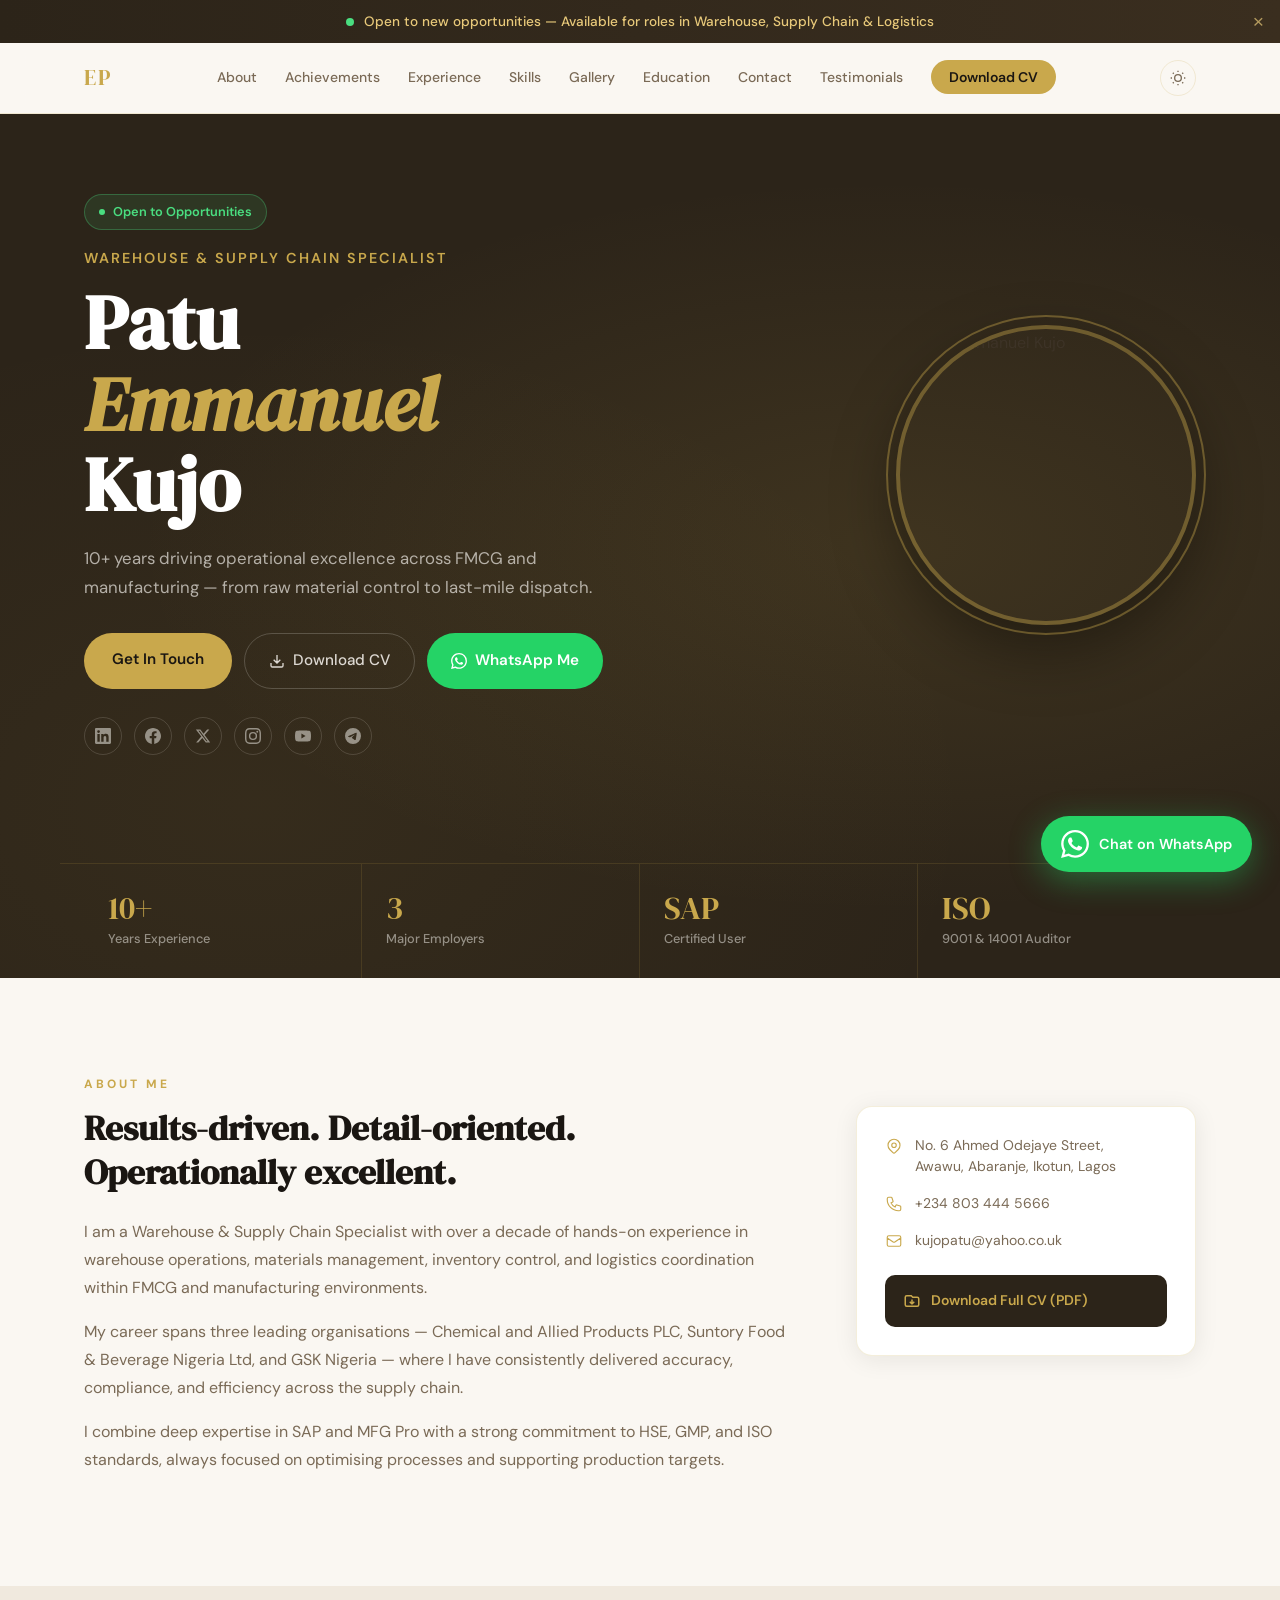
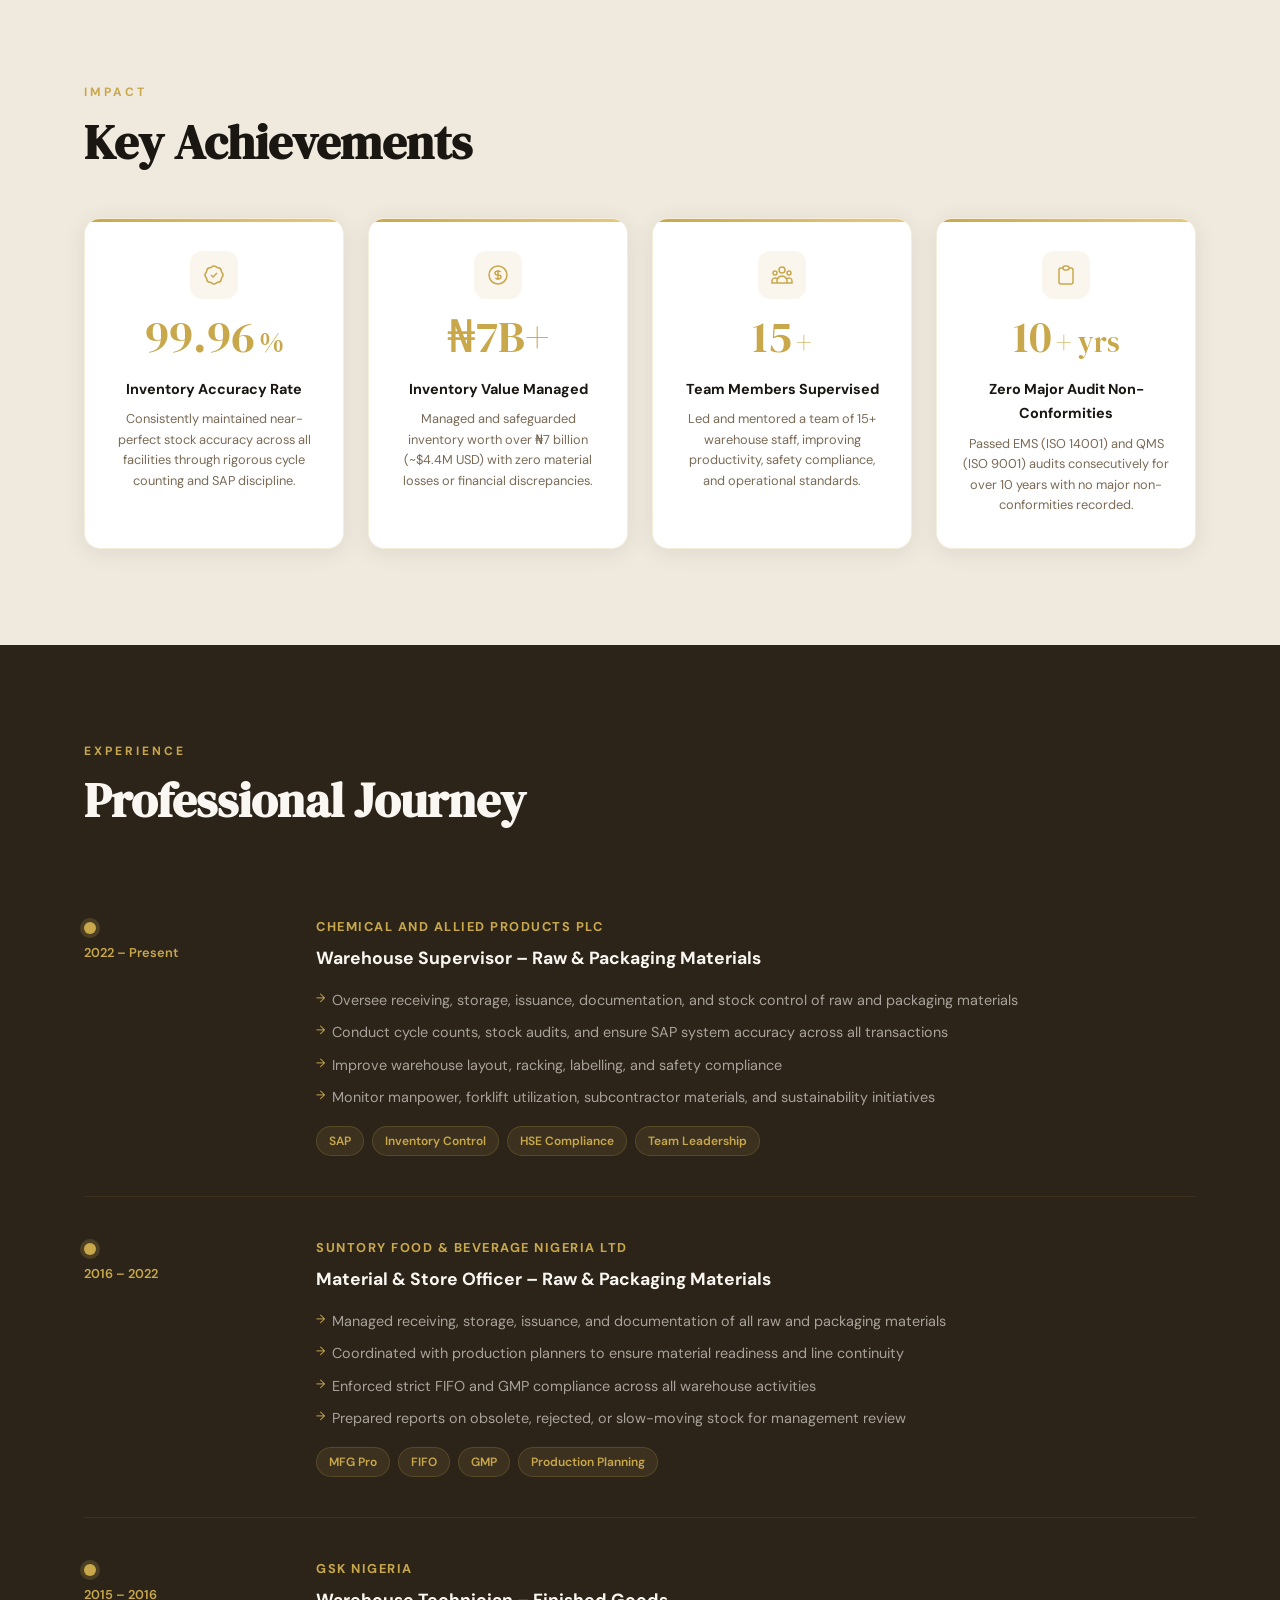
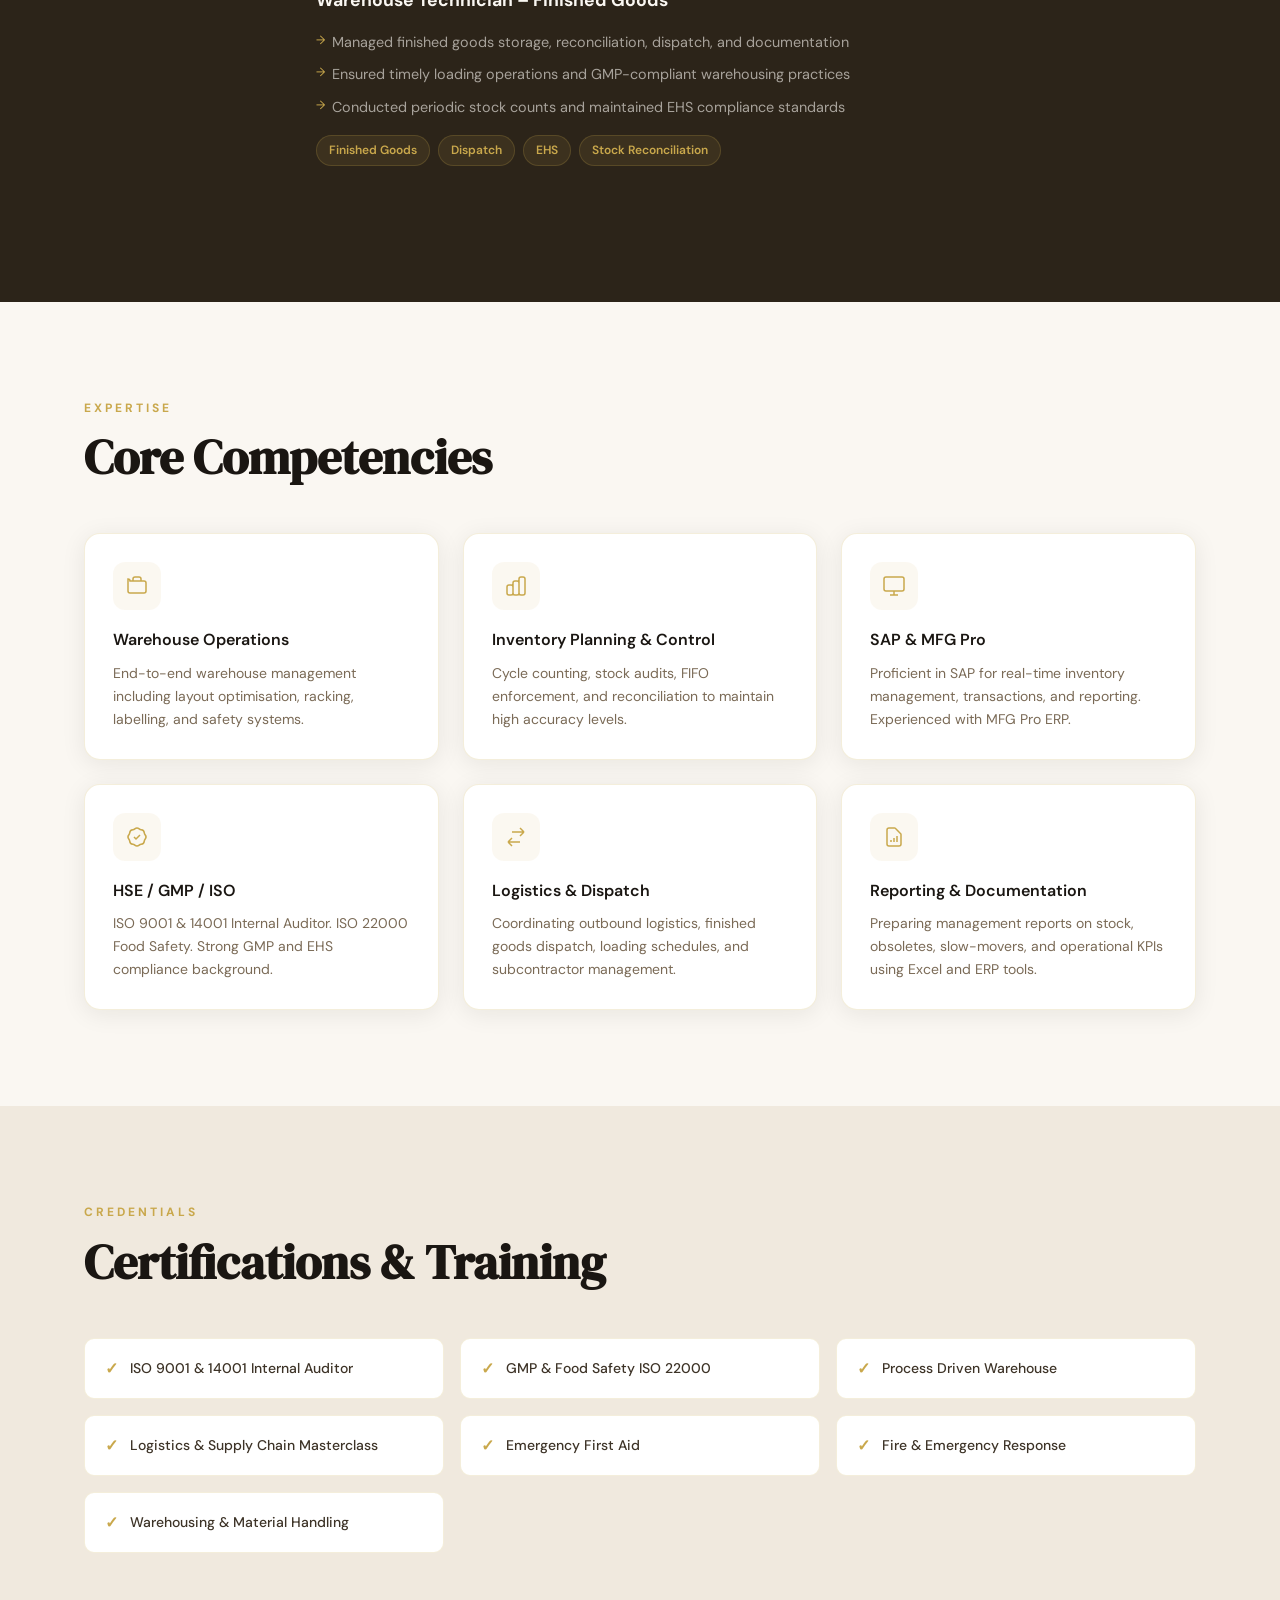
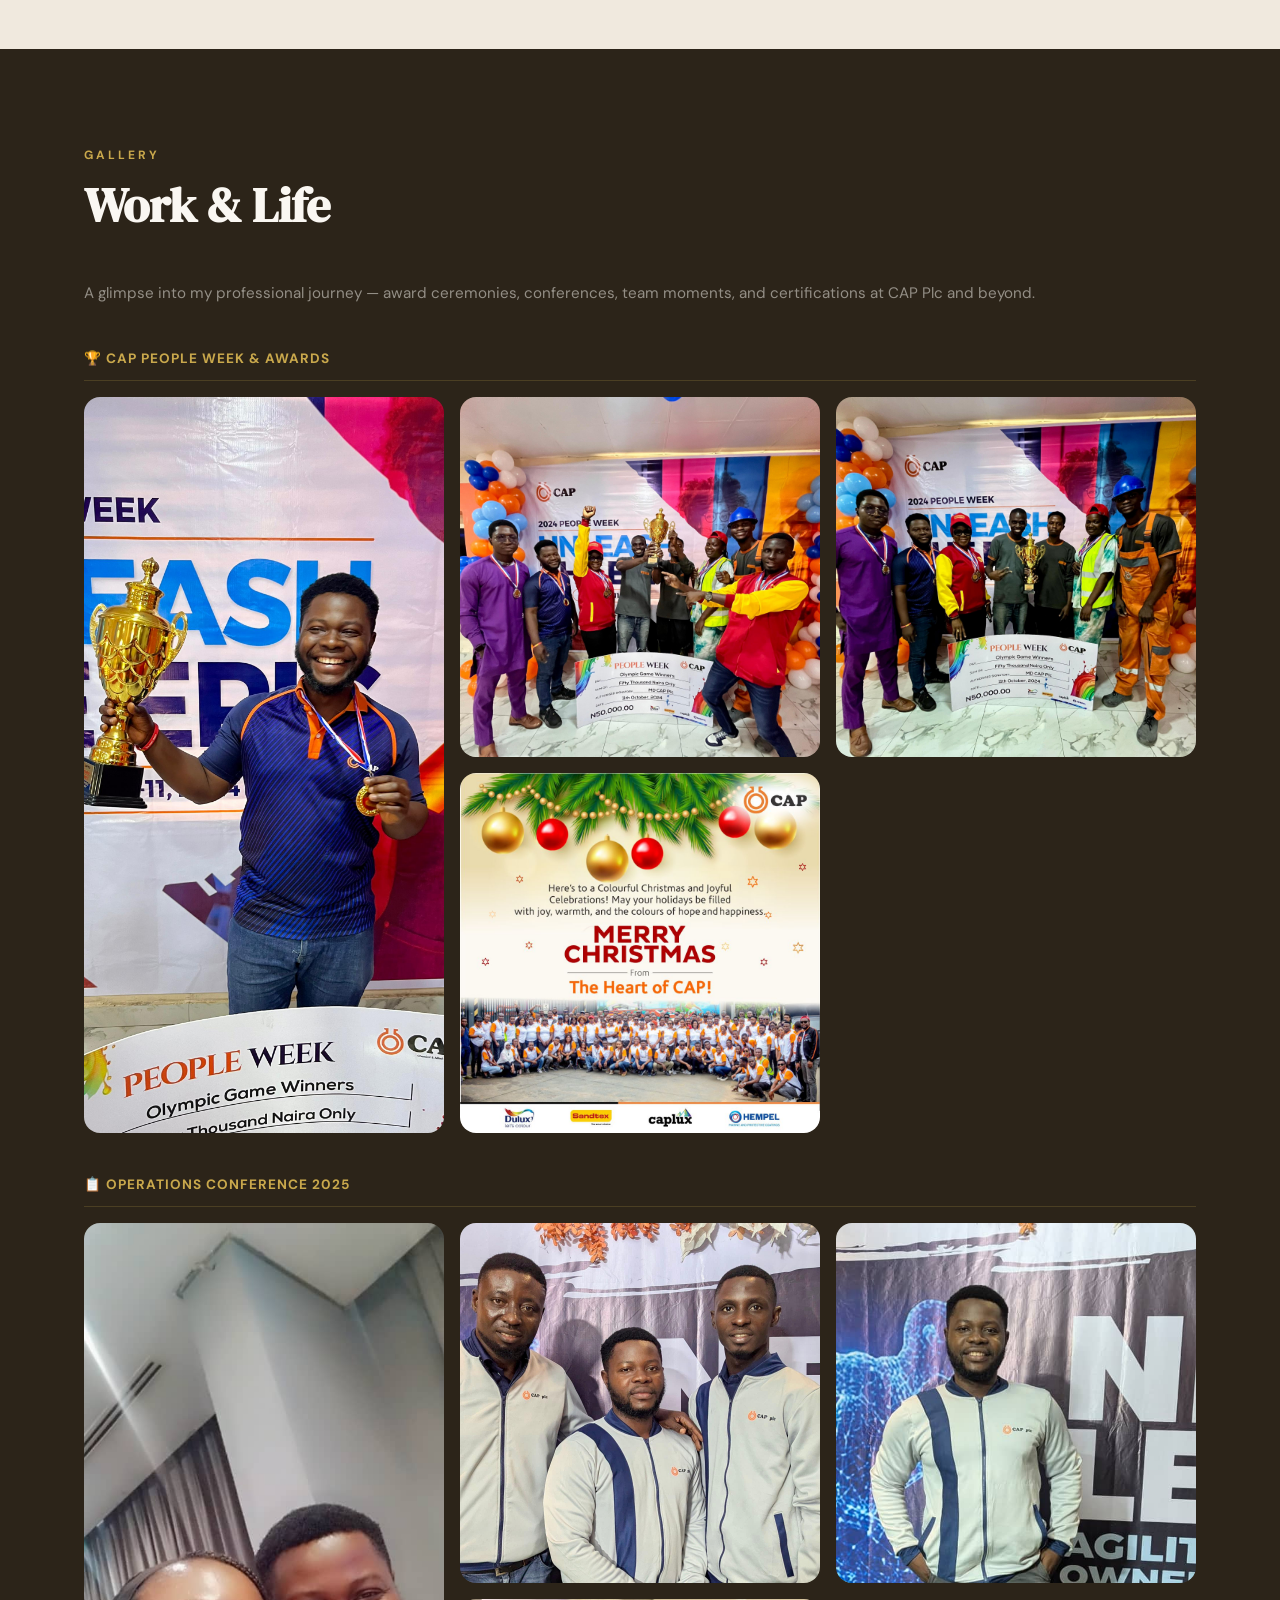
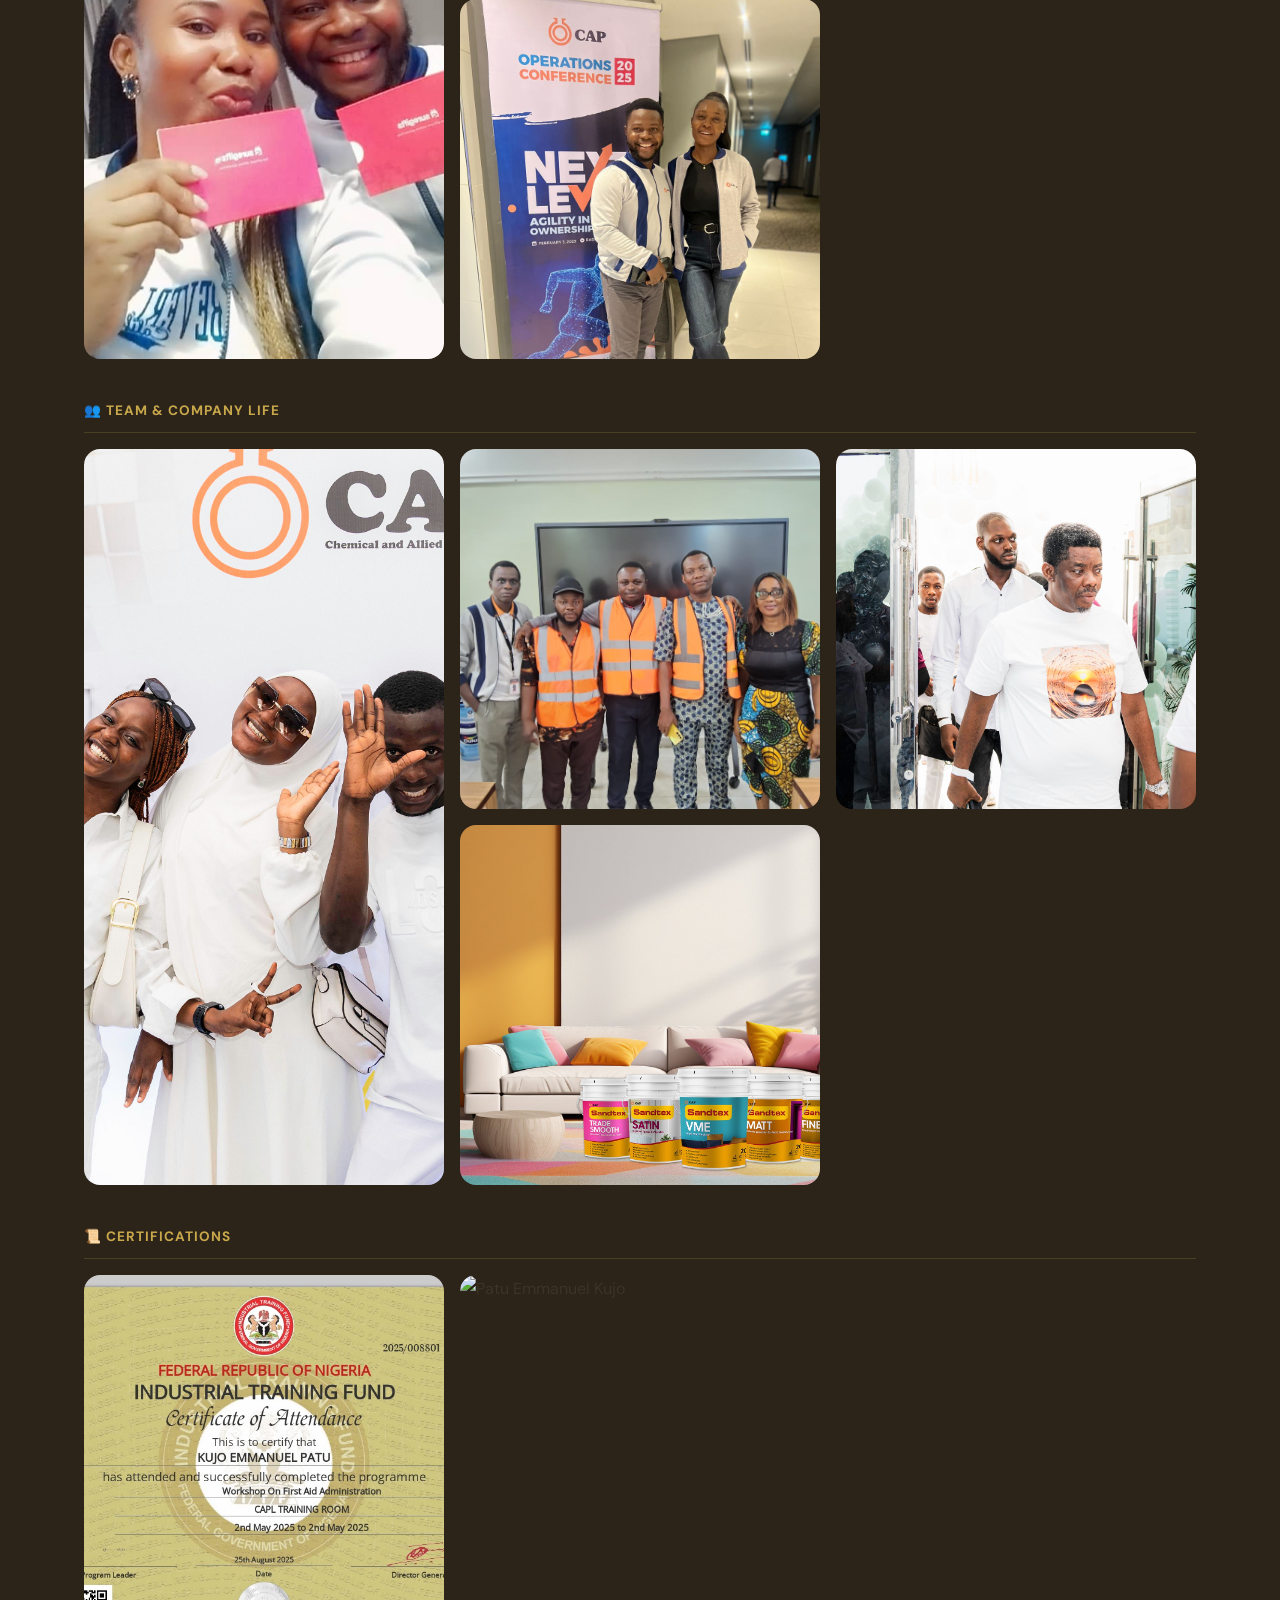
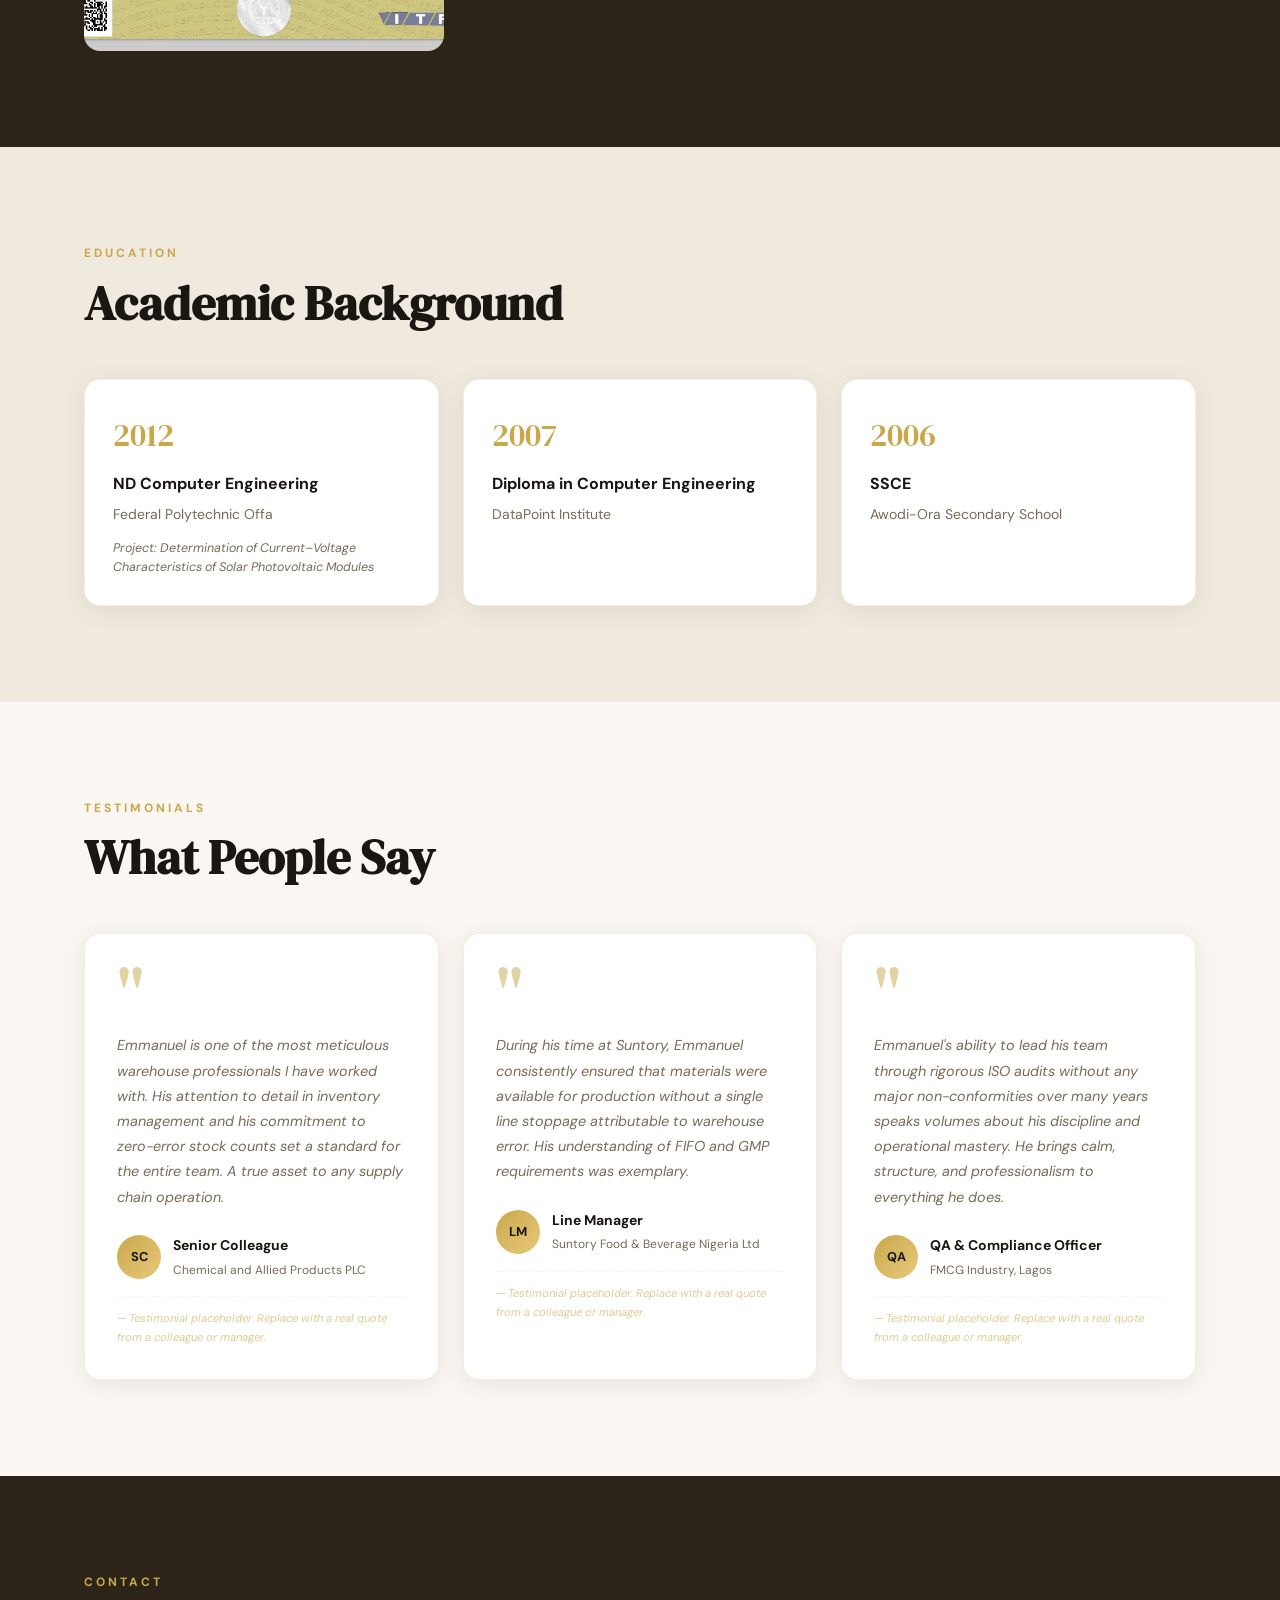
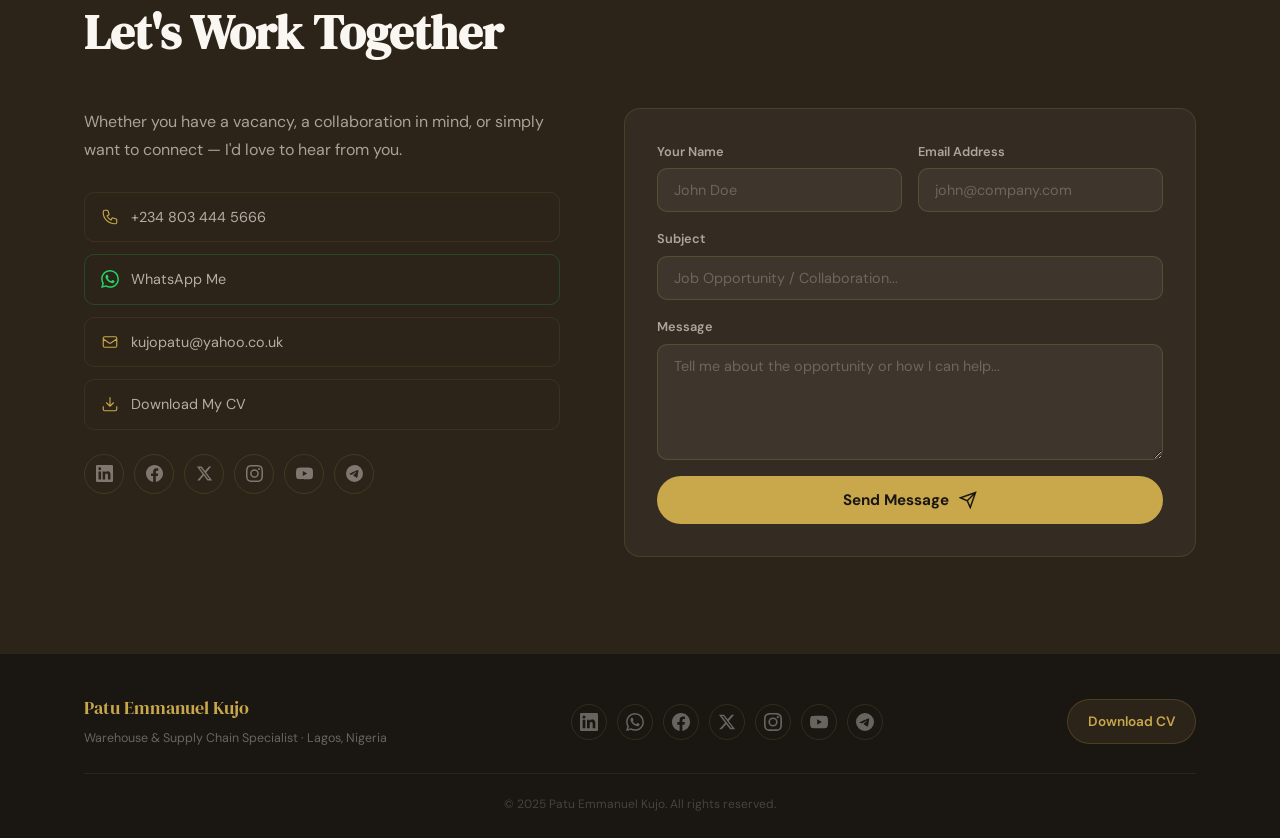
==== commit f2f2d96c: "Add files via upload" ====
--- a/index.html
+++ b/index.html
@@ -23,6 +23,19 @@
   <link rel="preconnect" href="https://fonts.gstatic.com" crossorigin>
   <link href="https://fonts.googleapis.com/css2?family=DM+Serif+Display:ital@0;1&family=DM+Sans:ital,opsz,wght@0,9..40,300;0,9..40,400;0,9..40,500;0,9..40,600;1,9..40,300&display=swap" rel="stylesheet">
   <link rel="stylesheet" href="style.css"/>
+  <style>
+    .gallery-category-label {
+      color: var(--accent, #c9a84c);
+      font-size: 0.85rem;
+      font-weight: 700;
+      letter-spacing: 1px;
+      text-transform: uppercase;
+      margin: 40px 0 16px;
+      padding-bottom: 10px;
+      border-bottom: 1px solid rgba(201,168,76,0.2);
+    }
+    .gallery-category-label:first-of-type { margin-top: 0; }
+  </style>
 </head>
 <body>
 
@@ -43,9 +56,9 @@
         <li><a href="#experience">Experience</a></li>
         <li><a href="#skills">Skills</a></li>
         <li><a href="#gallery">Gallery</a></li>
-        <li><a href="#testimonials">Testimonials</a></li>
         <li><a href="#education">Education</a></li>
         <li><a href="#contact">Contact</a></li>
+        <li><a href="#testimonials">Testimonials</a></li>
         <li><a href="assets/Emmanuel_Patu_CV.pdf" download class="nav-cta">Download CV</a></li>
       </ul>
       <div class="nav-right">
@@ -64,9 +77,9 @@
       <a href="#experience">Experience</a>
       <a href="#skills">Skills</a>
       <a href="#gallery">Gallery</a>
-      <a href="#testimonials">Testimonials</a>
       <a href="#education">Education</a>
       <a href="#contact">Contact</a>
+      <a href="#testimonials">Testimonials</a>
       <a href="assets/Emmanuel_Patu_CV.pdf" download class="mobile-cta">Download CV</a>
     </div>
   </nav>
@@ -338,39 +351,107 @@
     <div class="container">
       <div class="section-label light">Gallery</div>
       <h2 class="section-title light">Work & Life</h2>
-      <p class="gallery-intro">A glimpse into my professional environment and journey. More photos coming soon.</p>
+      <p class="gallery-intro">A glimpse into my professional journey — award ceremonies, conferences, team moments, and certifications at CAP Plc and beyond.</p>
+
+      <!-- People Week & Awards -->
+      <div class="gallery-category-label">🏆 CAP People Week & Awards</div>
+      <div class="gallery-grid" style="margin-bottom:32px;">
+        <div class="gallery-item gallery-item--large" data-anim>
+          <img src="assets/cap-trophy.jpg" alt="CAP People Week Trophy Winner" />
+          <div class="gallery-overlay"><span>CAP People Week — Olympic Game Winner 🥇</span></div>
+        </div>
+        <div class="gallery-item" data-anim>
+          <img src="assets/people-week-team.jpg" alt="CAP People Week Team Celebration" />
+          <div class="gallery-overlay"><span>Team Celebration — People Week 2024</span></div>
+        </div>
+        <div class="gallery-item" data-anim>
+          <img src="assets/people-week-winners.jpg" alt="CAP People Week Olympic Winners" />
+          <div class="gallery-overlay"><span>Olympic Game Winners — ₦50,000 Prize</span></div>
+        </div>
+        <div class="gallery-item" data-anim>
+          <img src="assets/cap-christmas.jpg" alt="CAP Christmas Team Photo" />
+          <div class="gallery-overlay"><span>CAP Family — Christmas 2024</span></div>
+        </div>
+      </div>
+
+      <!-- Operations Conference -->
+      <div class="gallery-category-label">📋 Operations Conference 2025</div>
+      <div class="gallery-grid" style="margin-bottom:32px;">
+        <div class="gallery-item gallery-item--large" data-anim>
+          <img src="assets/ops-conference2.jpg" alt="CAP Operations Conference 2025" />
+          <div class="gallery-overlay"><span>CAP Operations Conference 2025 — Next Level</span></div>
+        </div>
+        <div class="gallery-item" data-anim>
+          <img src="assets/ops-conference.jpg" alt="Operations Conference Colleagues" />
+          <div class="gallery-overlay"><span>With Colleagues — Ops Conference 2025</span></div>
+        </div>
+        <div class="gallery-item" data-anim>
+          <img src="assets/cap-event.jpg" alt="CAP Conference Event" />
+          <div class="gallery-overlay"><span>CAP Conference — Agility & Ownership</span></div>
+        </div>
+        <div class="gallery-item" data-anim>
+          <img src="assets/conference-selfie.jpg" alt="Conference Selfie" />
+          <div class="gallery-overlay"><span>Conference Moments</span></div>
+        </div>
+      </div>
+
+      <!-- Team & Company Life -->
+      <div class="gallery-category-label">👥 Team & Company Life</div>
+      <div class="gallery-grid" style="margin-bottom:32px;">
+        <div class="gallery-item gallery-item--large" data-anim>
+          <img src="assets/cap-white-party.jpg" alt="CAP White Party Event" />
+          <div class="gallery-overlay"><span>CAP White Party — Team Spirit</span></div>
+        </div>
+        <div class="gallery-item" data-anim>
+          <img src="assets/team-hse.jpg" alt="Team with HSE Vests" />
+          <div class="gallery-overlay"><span>HSE Training Session — Team</span></div>
+        </div>
+        <div class="gallery-item" data-anim>
+          <img src="assets/cap-event2.jpg" alt="CAP Company Event" />
+          <div class="gallery-overlay"><span>CAP Company Event</span></div>
+        </div>
+        <div class="gallery-item" data-anim>
+          <img src="assets/sandtex-product.png" alt="Sandtex Product Range — CAP Plc" />
+          <div class="gallery-overlay"><span>Sandtex by CAP — Products I Help Deliver</span></div>
+        </div>
+      </div>
+
+      <!-- Certificates -->
+      <div class="gallery-category-label">📜 Certifications</div>
       <div class="gallery-grid">
         <div class="gallery-item gallery-item--large" data-anim>
+          <img src="assets/cert-first-aid.jpg" alt="First Aid Training Certificate — ITF" />
+          <div class="gallery-overlay"><span>First Aid Certificate — Industrial Training Fund (ITF) 2025</span></div>
+        </div>
+        <div class="gallery-item" data-anim>
           <img src="assets/profile.jpg" alt="Patu Emmanuel Kujo" />
           <div class="gallery-overlay"><span>Professional Profile</span></div>
         </div>
-        <div class="gallery-placeholder" data-anim>
-          <div class="placeholder-inner">
-            <svg viewBox="0 0 24 24" fill="none" stroke="currentColor" stroke-width="1.5"><path d="M4 16l4.586-4.586a2 2 0 012.828 0L16 16m-2-2l1.586-1.586a2 2 0 012.828 0L20 14m-6-6h.01M6 20h12a2 2 0 002-2V6a2 2 0 00-2-2H6a2 2 0 00-2 2v12a2 2 0 002 2z"/></svg>
-            <span>Warehouse Operations</span>
-            <p>Photo coming soon</p>
-          </div>
-        </div>
-        <div class="gallery-placeholder" data-anim>
-          <div class="placeholder-inner">
-            <svg viewBox="0 0 24 24" fill="none" stroke="currentColor" stroke-width="1.5"><path d="M4 16l4.586-4.586a2 2 0 012.828 0L16 16m-2-2l1.586-1.586a2 2 0 012.828 0L20 14m-6-6h.01M6 20h12a2 2 0 002-2V6a2 2 0 00-2-2H6a2 2 0 00-2 2v12a2 2 0 002 2z"/></svg>
-            <span>Team & Leadership</span>
-            <p>Photo coming soon</p>
-          </div>
-        </div>
-        <div class="gallery-placeholder" data-anim>
-          <div class="placeholder-inner">
-            <svg viewBox="0 0 24 24" fill="none" stroke="currentColor" stroke-width="1.5"><path d="M4 16l4.586-4.586a2 2 0 012.828 0L16 16m-2-2l1.586-1.586a2 2 0 012.828 0L20 14m-6-6h.01M6 20h12a2 2 0 002-2V6a2 2 0 00-2-2H6a2 2 0 00-2 2v12a2 2 0 002 2z"/></svg>
-            <span>Audit & Compliance</span>
-            <p>Photo coming soon</p>
-          </div>
-        </div>
-        <div class="gallery-placeholder" data-anim>
-          <div class="placeholder-inner">
-            <svg viewBox="0 0 24 24" fill="none" stroke="currentColor" stroke-width="1.5"><path d="M4 16l4.586-4.586a2 2 0 012.828 0L16 16m-2-2l1.586-1.586a2 2 0 012.828 0L20 14m-6-6h.01M6 20h12a2 2 0 002-2V6a2 2 0 00-2-2H6a2 2 0 00-2 2v12a2 2 0 002 2z"/></svg>
-            <span>Certifications</span>
-            <p>Photo coming soon</p>
-          </div>
+      </div>
+    </div>
+  </section>
+
+  <!-- EDUCATION -->
+  <section id="education" class="tinted-section">
+    <div class="container">
+      <div class="section-label">Education</div>
+      <h2 class="section-title">Academic Background</h2>
+      <div class="edu-grid">
+        <div class="edu-card" data-anim>
+          <div class="edu-year">2012</div>
+          <h3>ND Computer Engineering</h3>
+          <p>Federal Polytechnic Offa</p>
+          <div class="edu-note">Project: Determination of Current–Voltage Characteristics of Solar Photovoltaic Modules</div>
+        </div>
+        <div class="edu-card" data-anim>
+          <div class="edu-year">2007</div>
+          <h3>Diploma in Computer Engineering</h3>
+          <p>DataPoint Institute</p>
+        </div>
+        <div class="edu-card" data-anim>
+          <div class="edu-year">2006</div>
+          <h3>SSCE</h3>
+          <p>Awodi-Ora Secondary School</p>
         </div>
       </div>
     </div>
@@ -422,32 +503,6 @@
     </div>
   </section>
 
-  <!-- EDUCATION -->
-  <section id="education" class="tinted-section">
-    <div class="container">
-      <div class="section-label">Education</div>
-      <h2 class="section-title">Academic Background</h2>
-      <div class="edu-grid">
-        <div class="edu-card" data-anim>
-          <div class="edu-year">2012</div>
-          <h3>ND Computer Engineering</h3>
-          <p>Federal Polytechnic Offa</p>
-          <div class="edu-note">Project: Determination of Current–Voltage Characteristics of Solar Photovoltaic Modules</div>
-        </div>
-        <div class="edu-card" data-anim>
-          <div class="edu-year">2007</div>
-          <h3>Diploma in Computer Engineering</h3>
-          <p>DataPoint Institute</p>
-        </div>
-        <div class="edu-card" data-anim>
-          <div class="edu-year">2006</div>
-          <h3>SSCE</h3>
-          <p>Awodi-Ora Secondary School</p>
-        </div>
-      </div>
-    </div>
-  </section>
-
   <!-- CONTACT -->
   <section id="contact" class="dark-section">
     <div class="container">
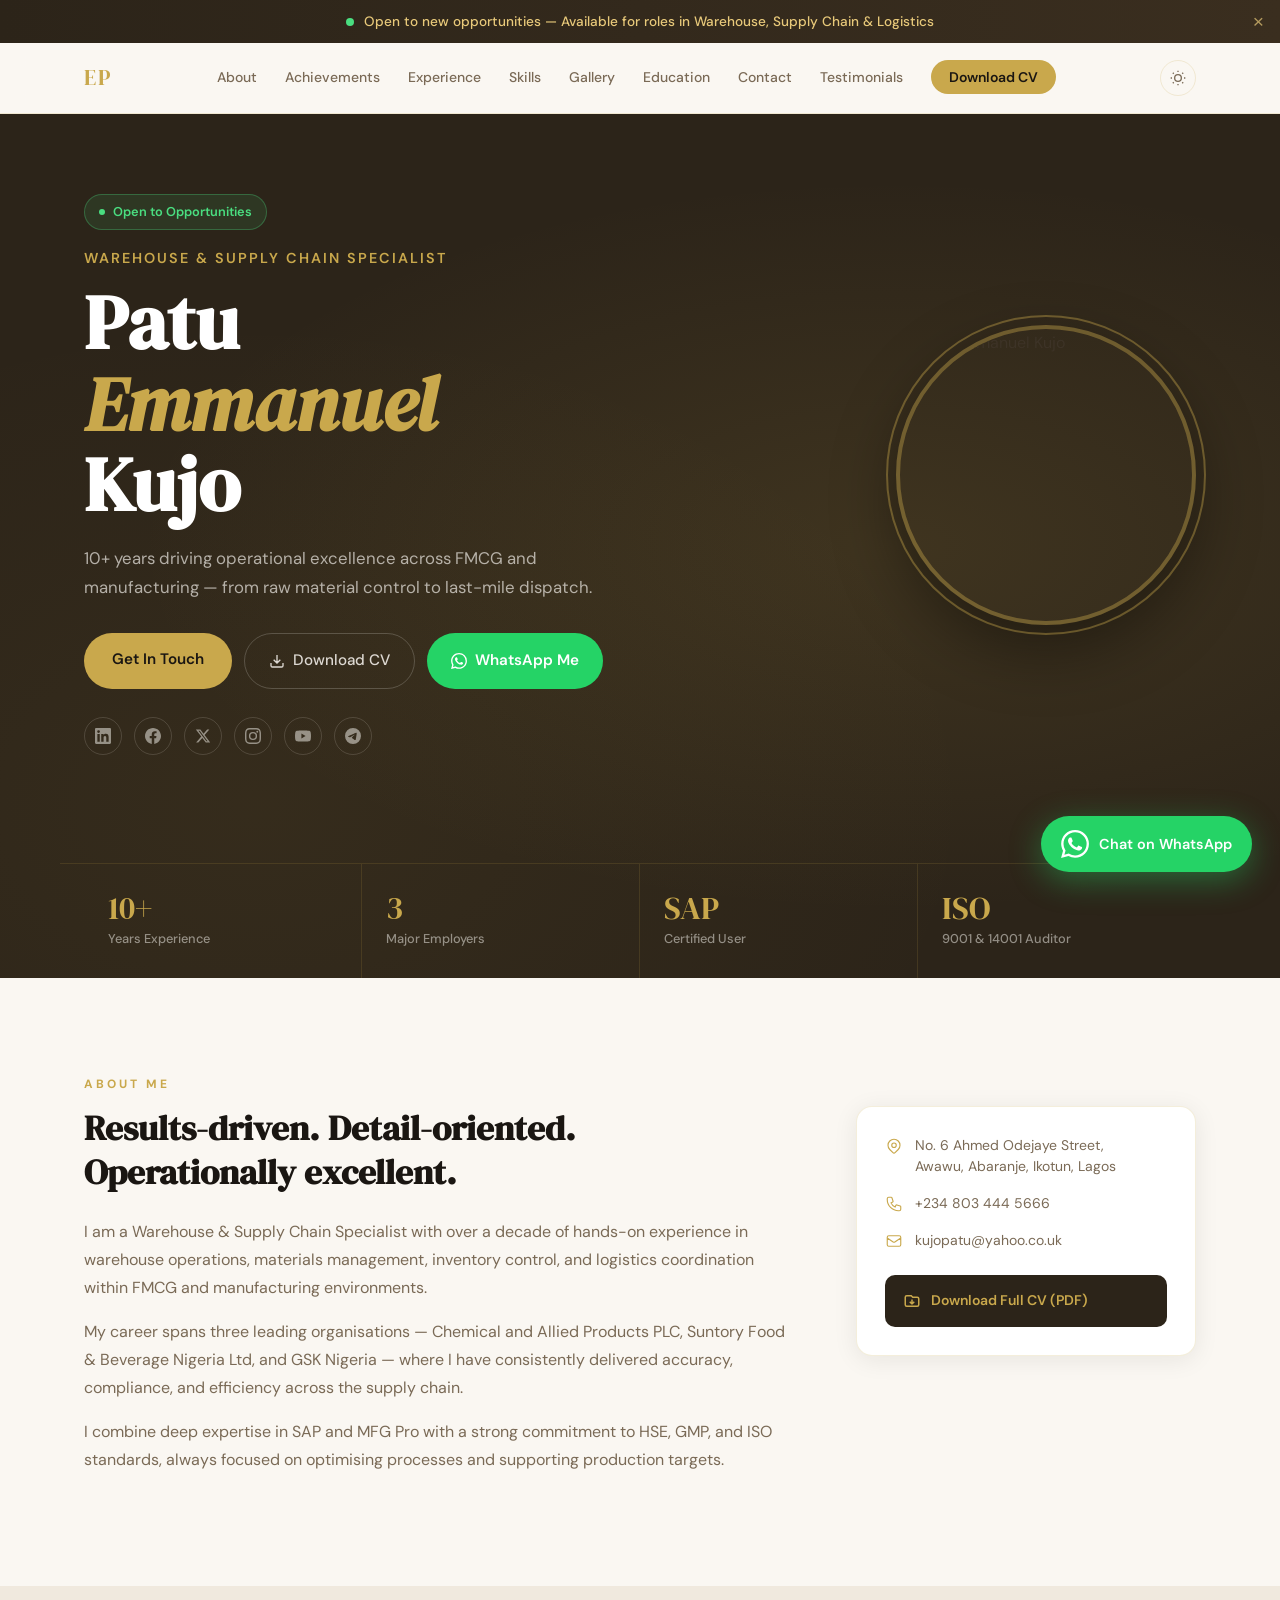
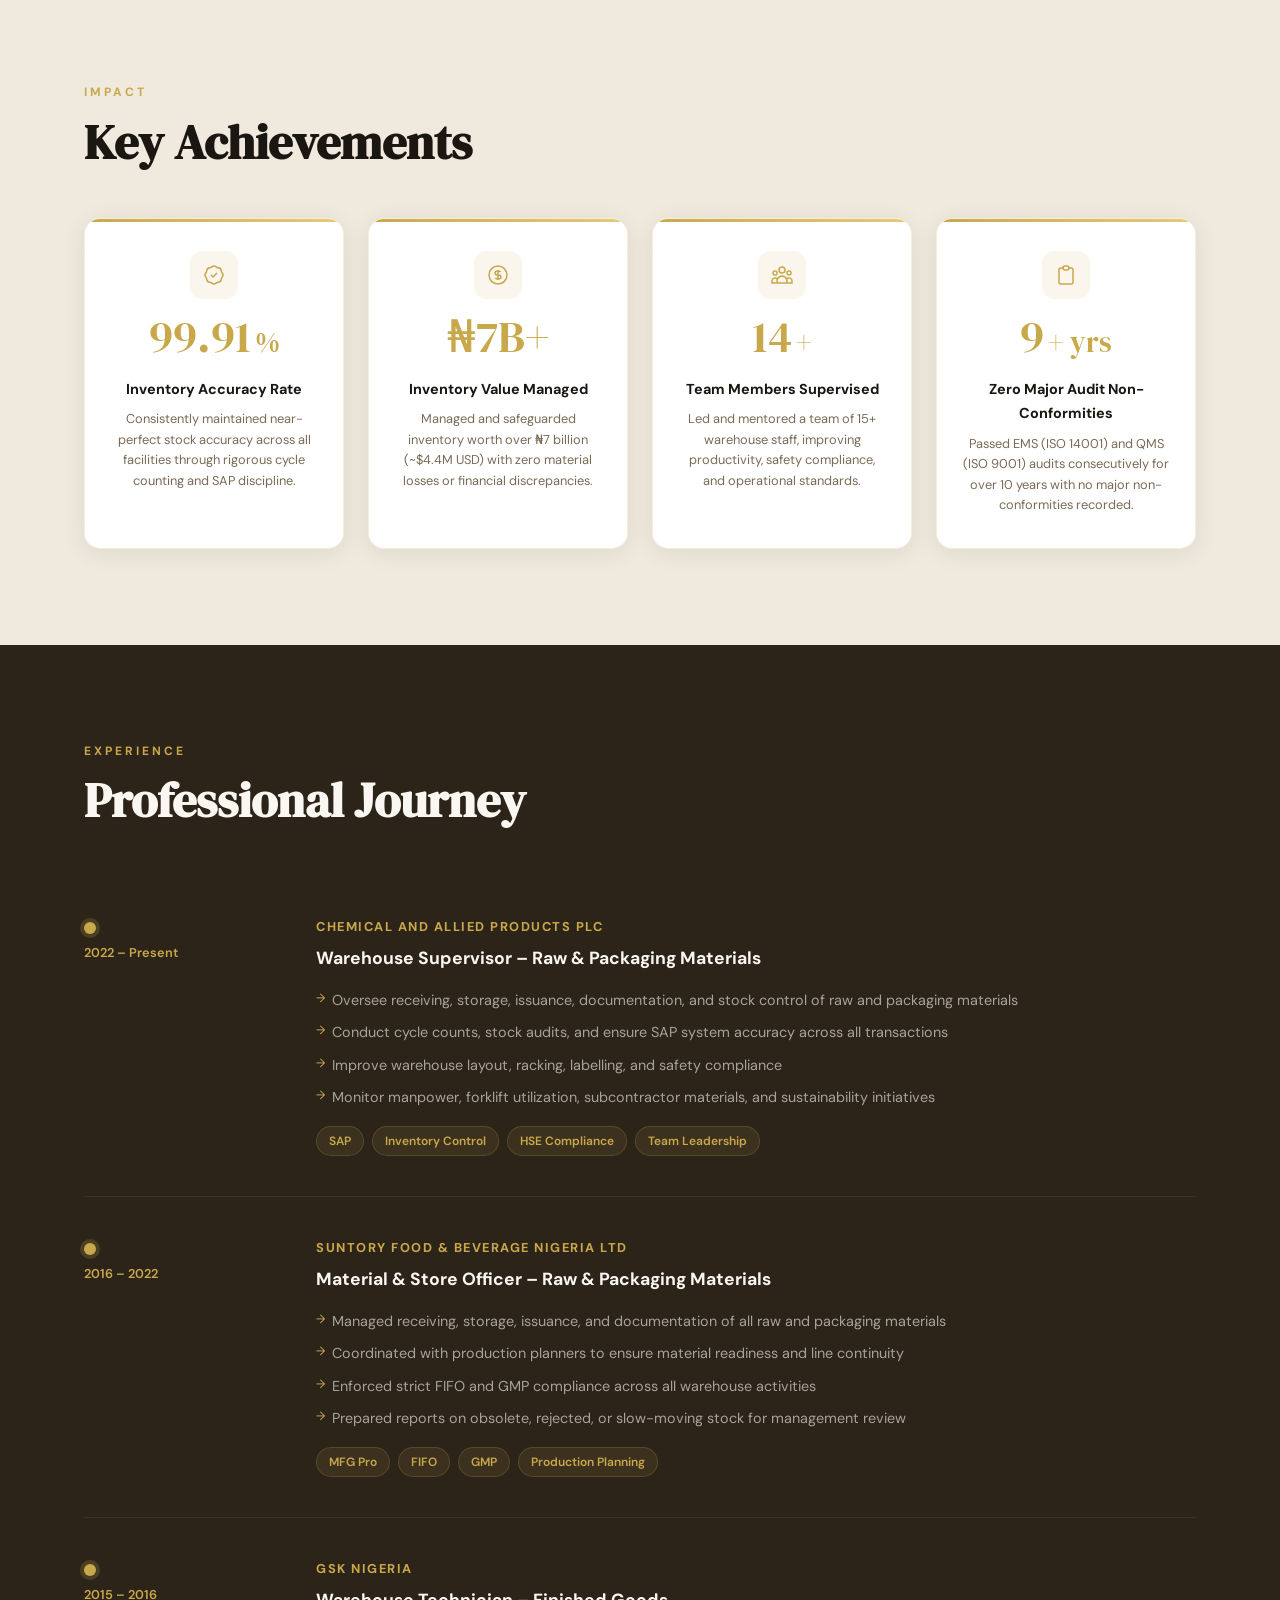
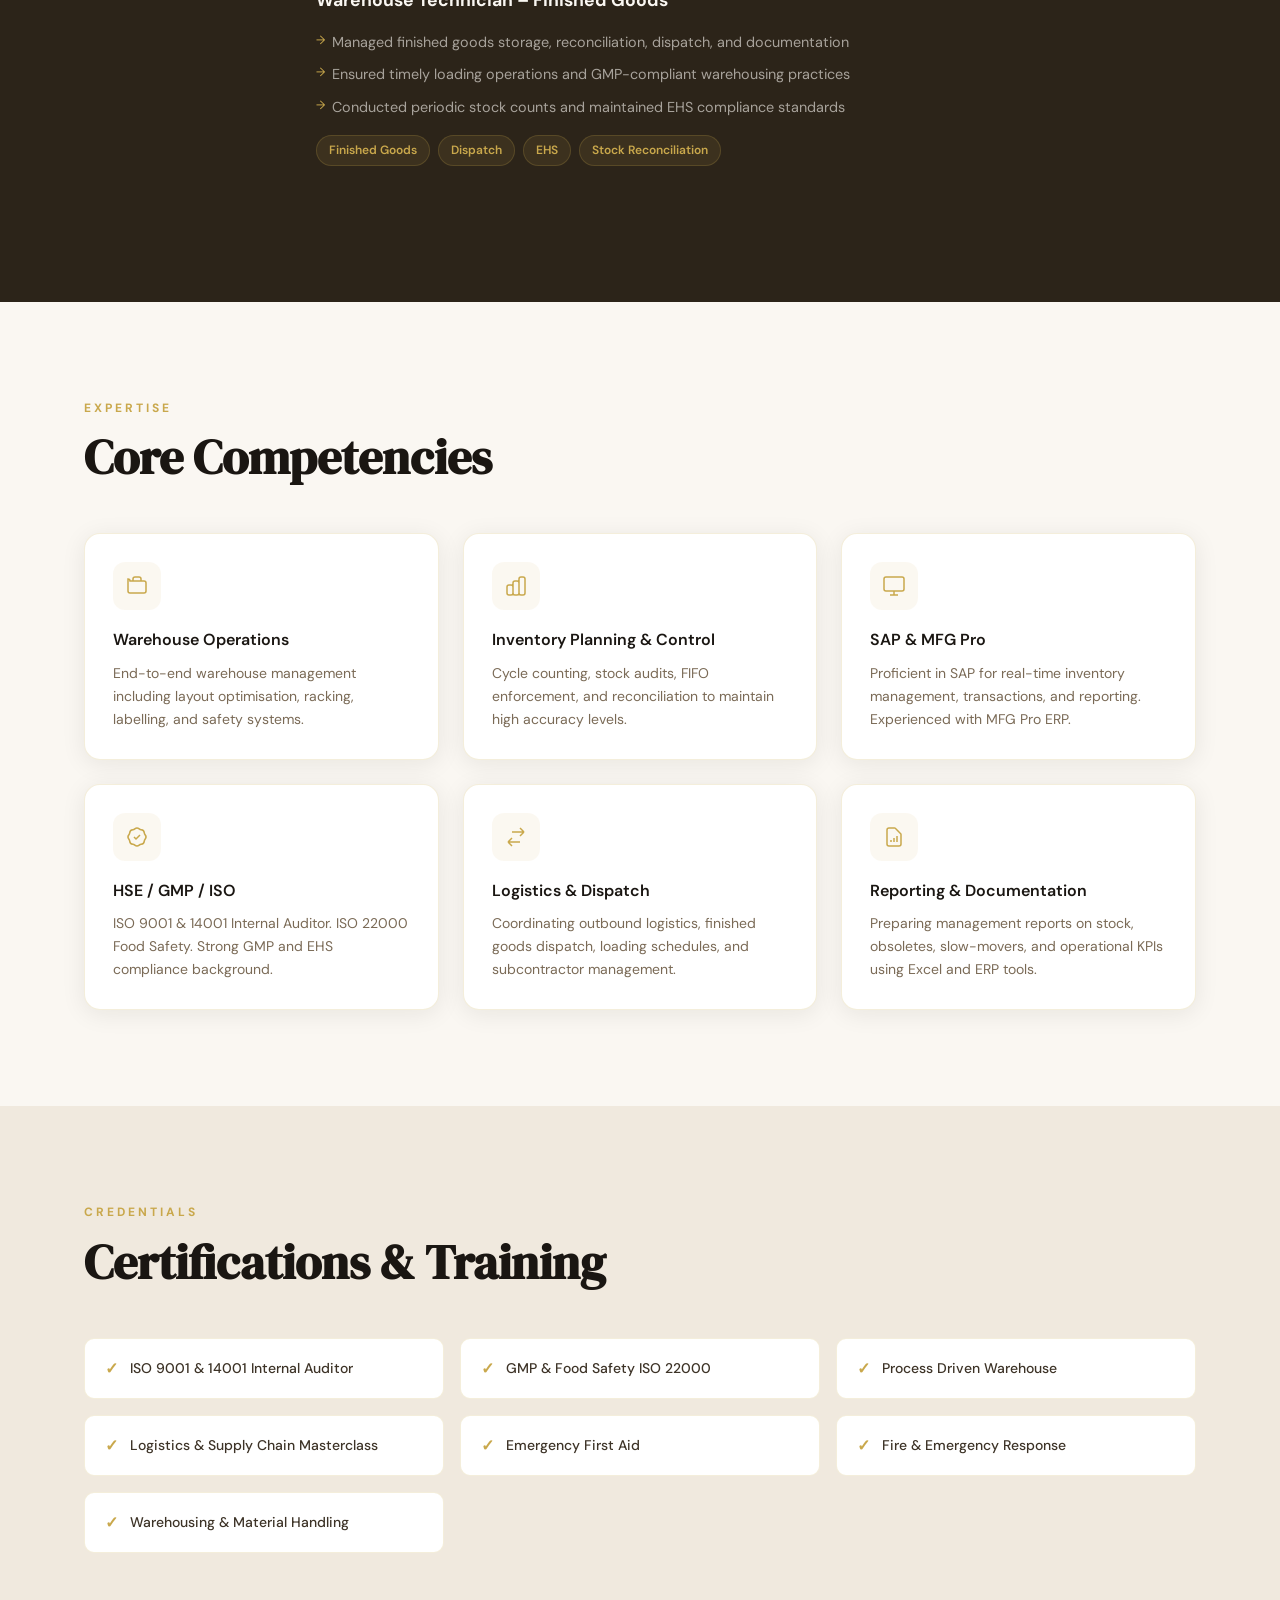
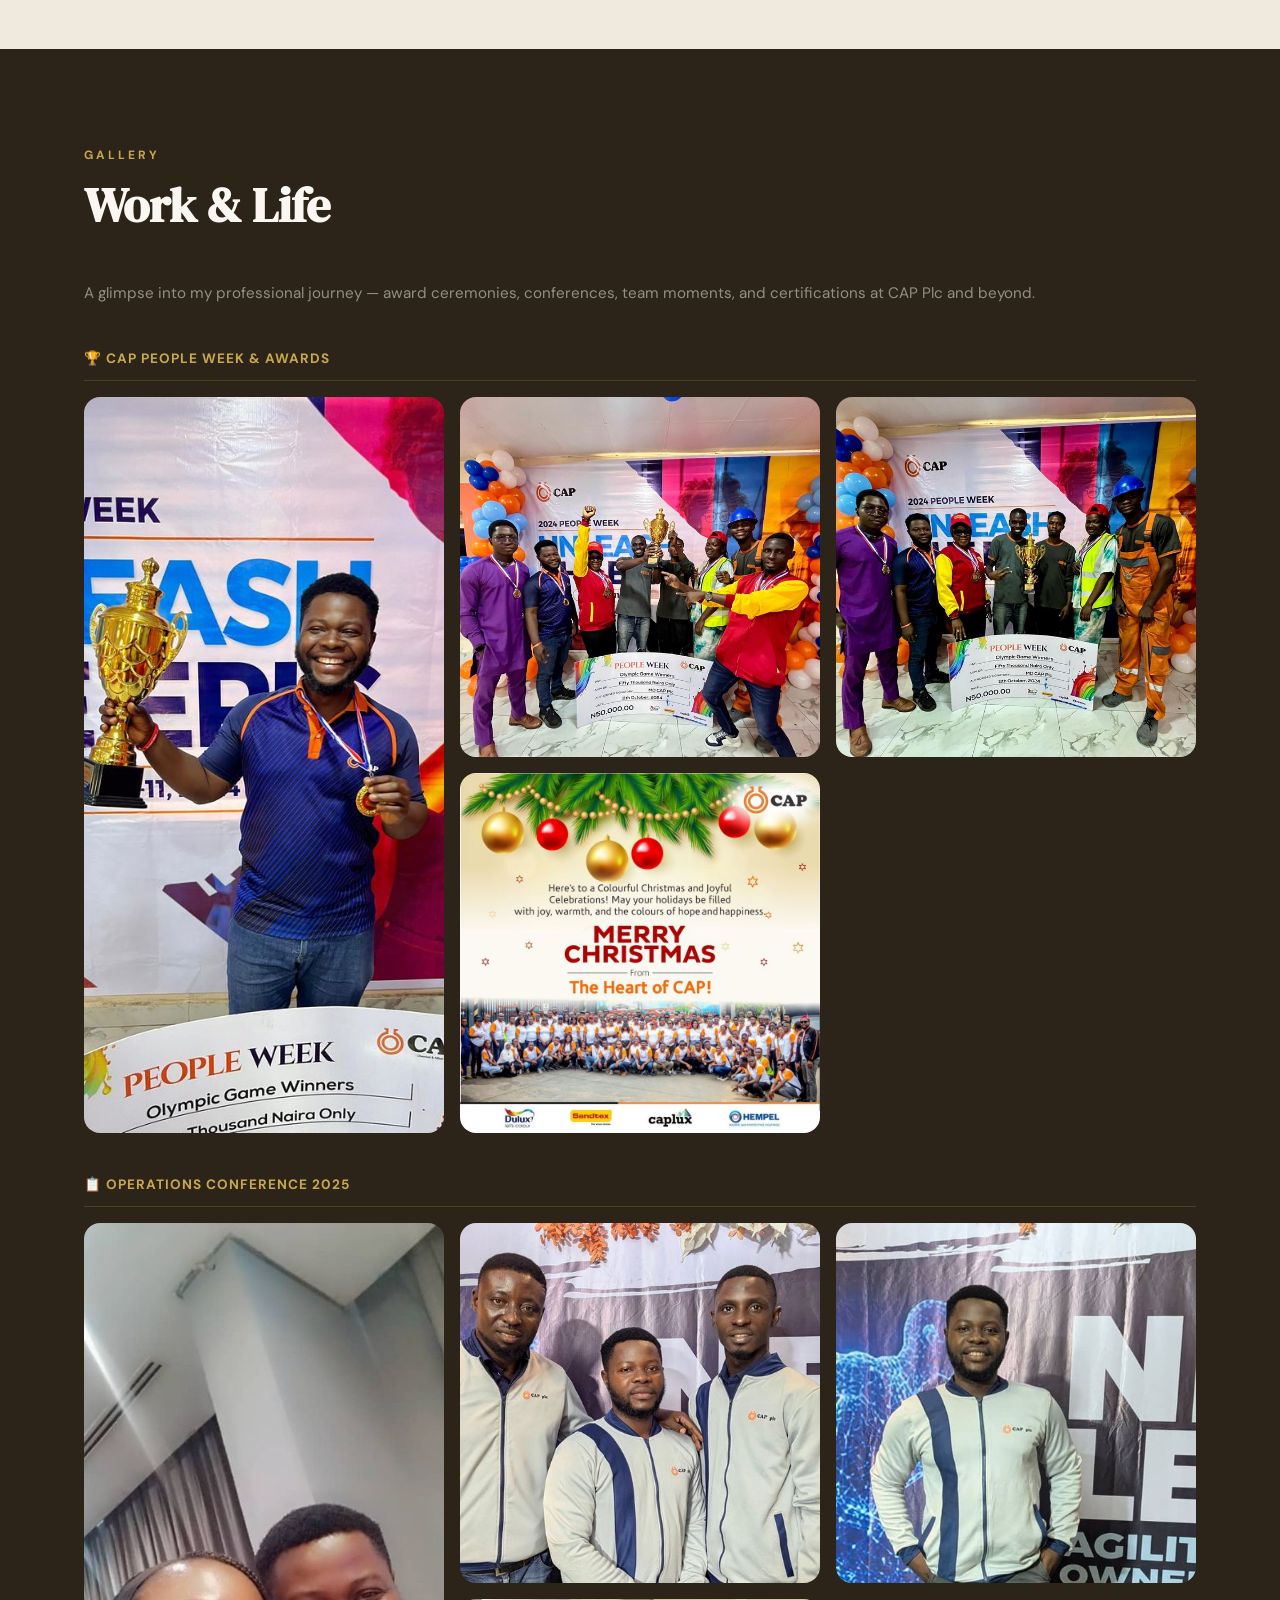
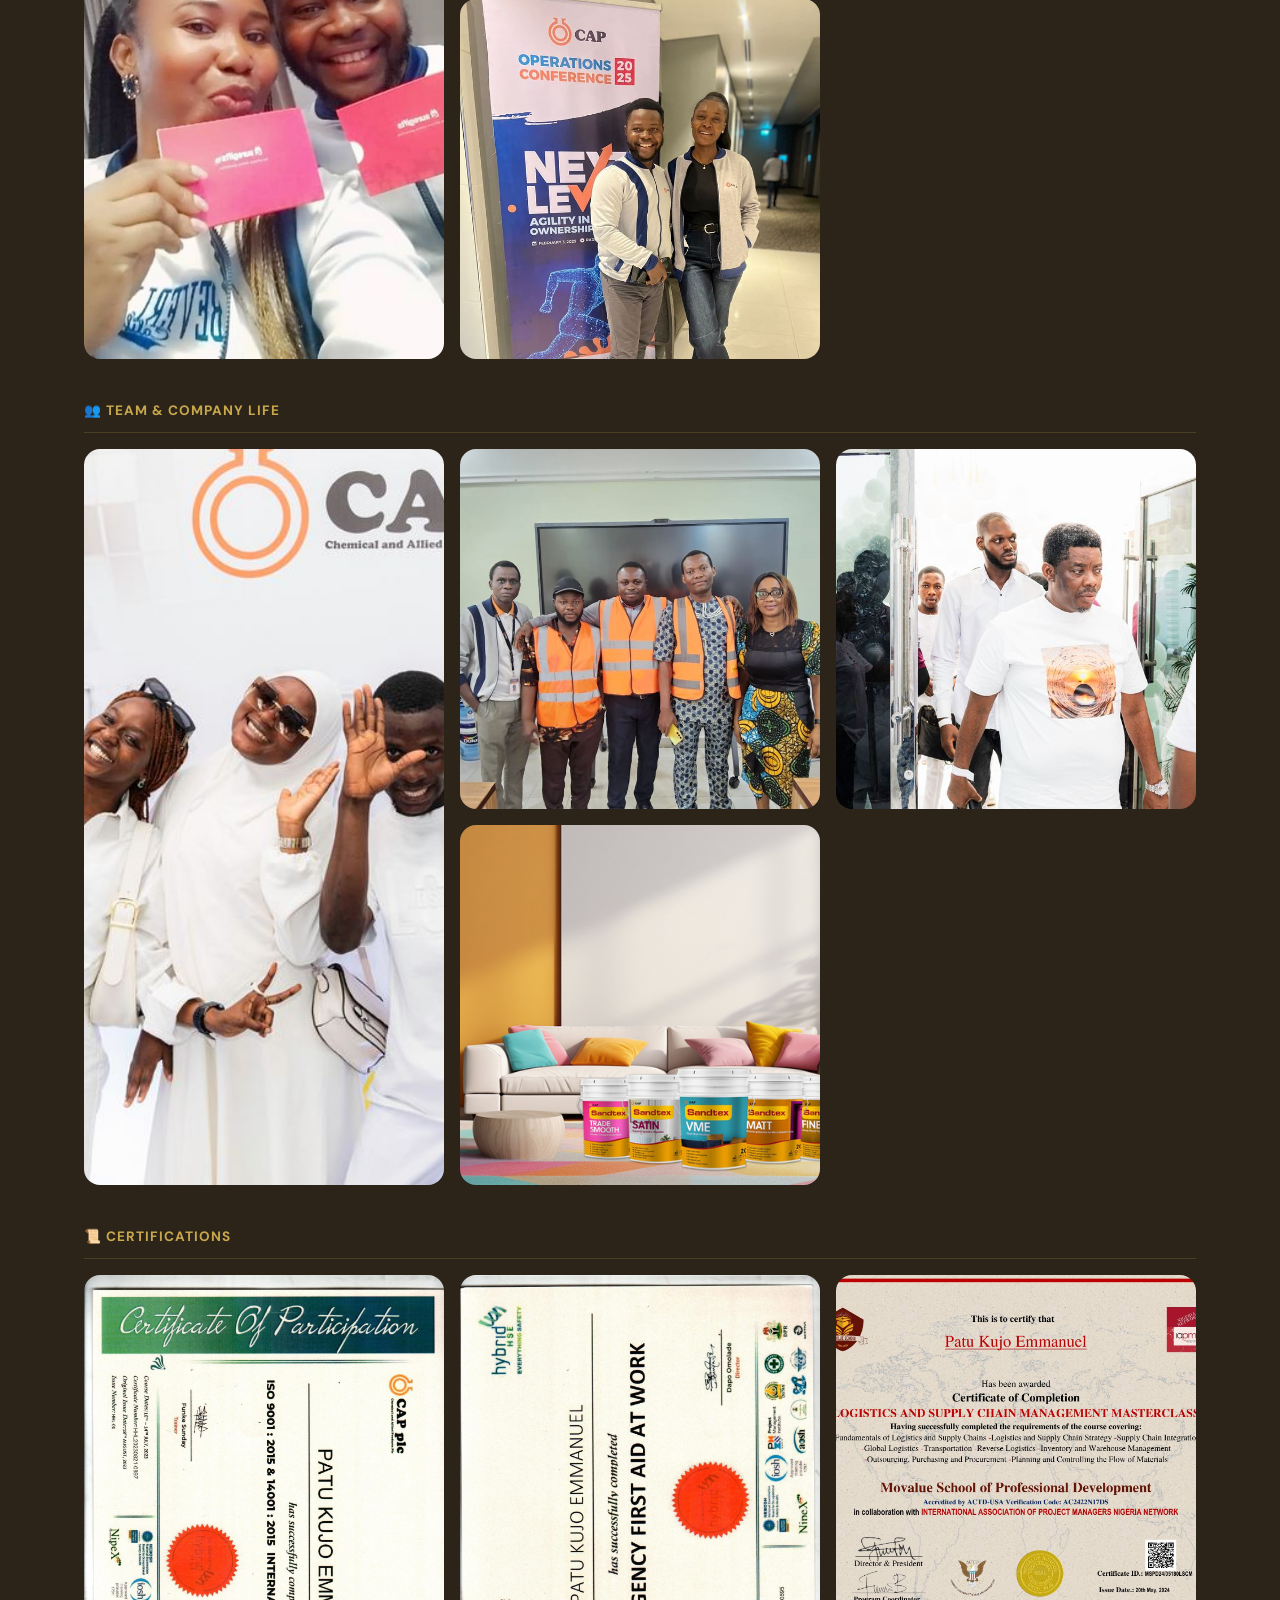
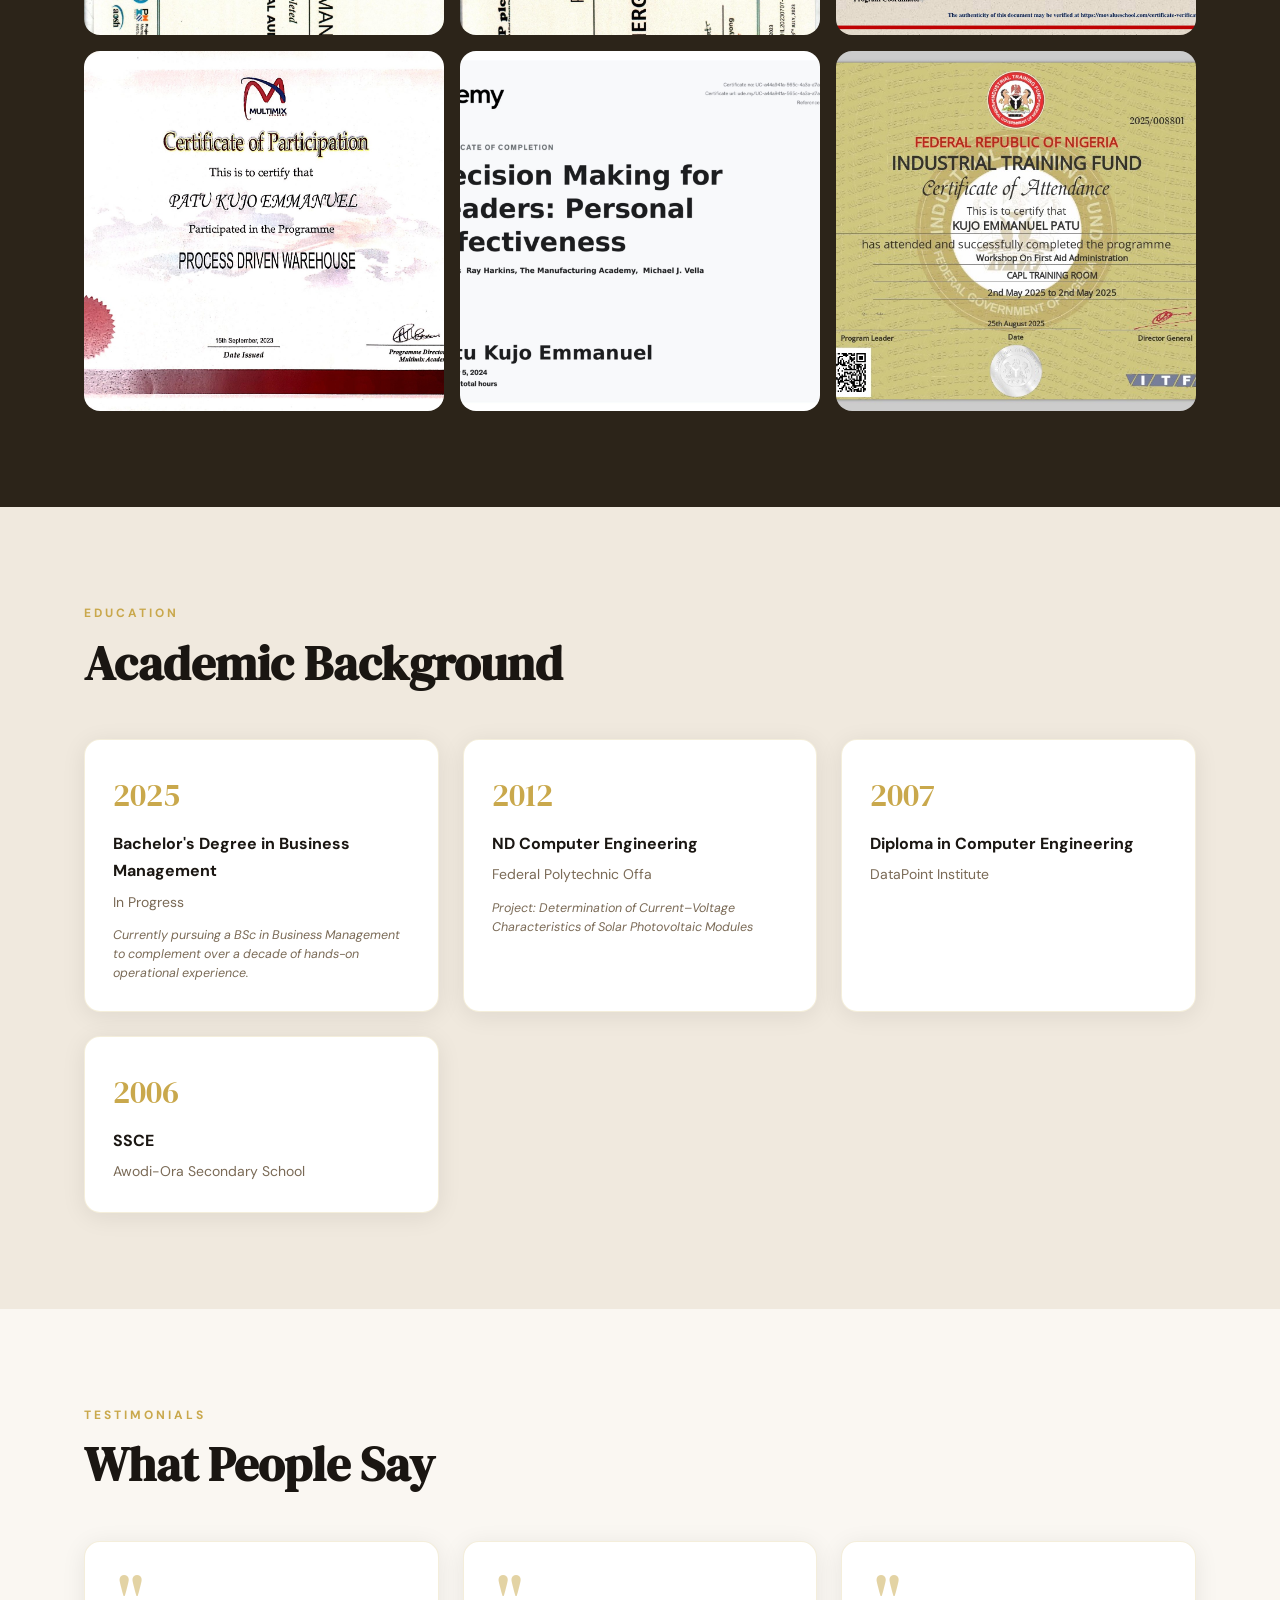
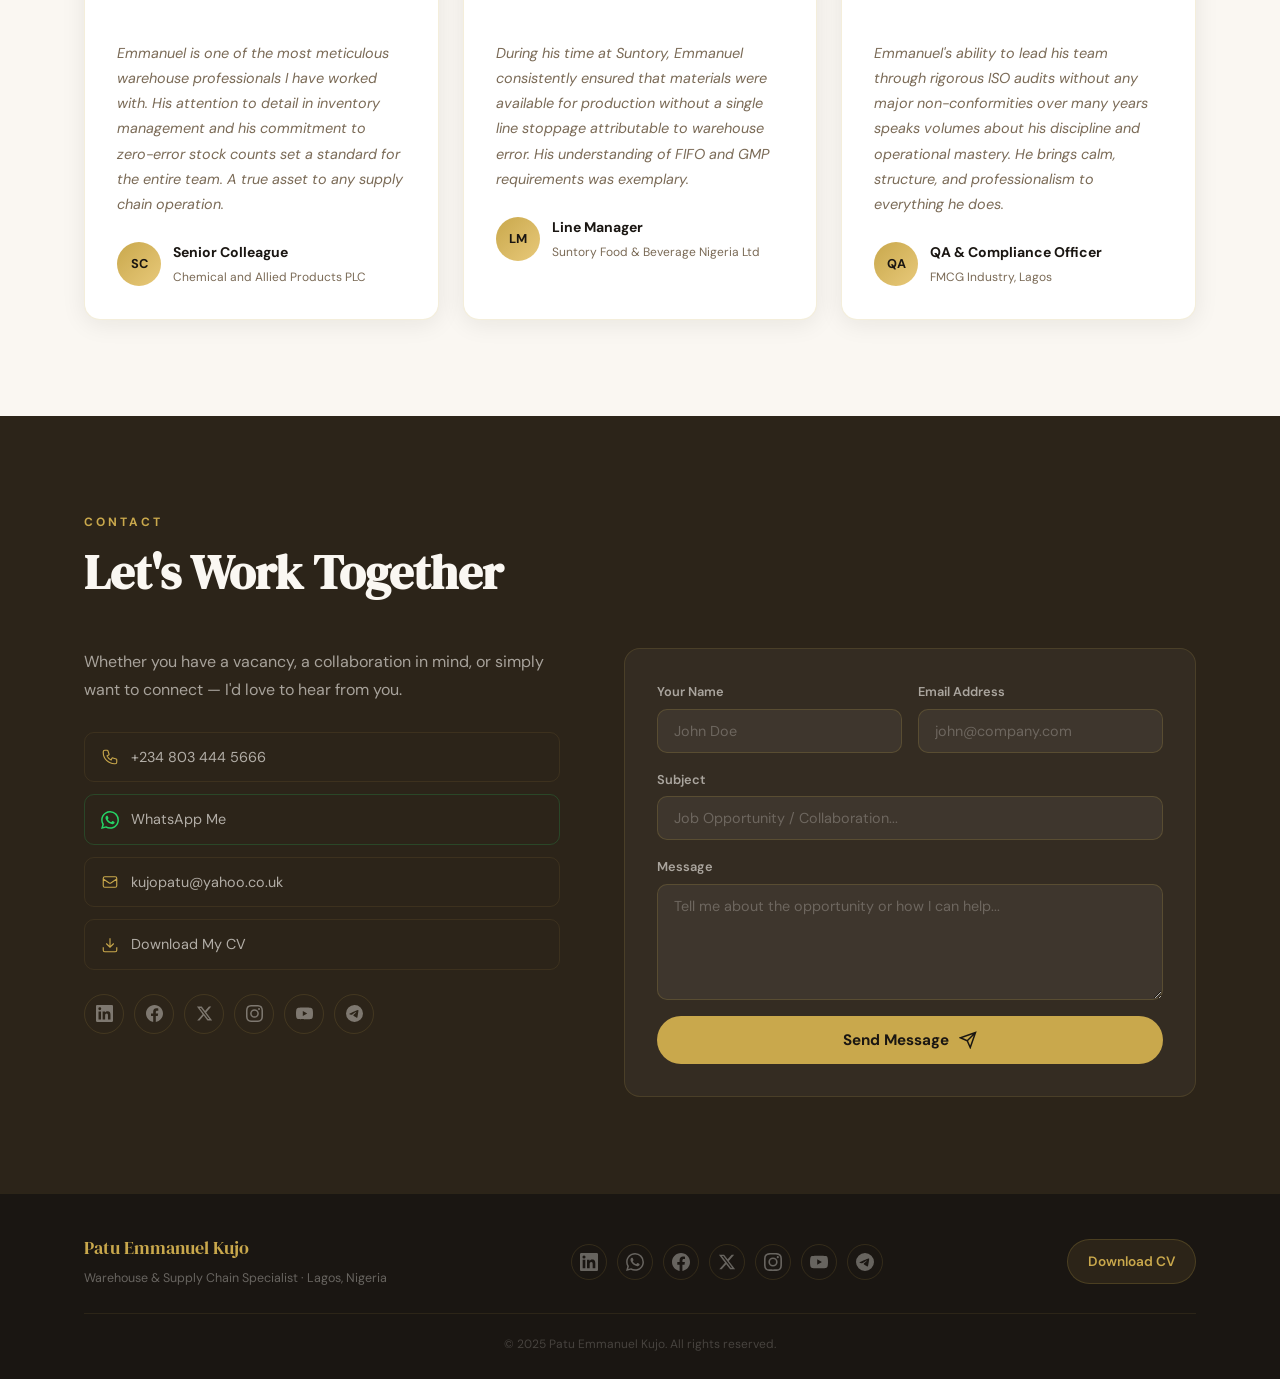
==== commit 42a9a9c9: "Add files via upload" ====
--- a/index.html
+++ b/index.html
@@ -419,13 +419,29 @@
       <!-- Certificates -->
       <div class="gallery-category-label">📜 Certifications</div>
       <div class="gallery-grid">
-        <div class="gallery-item gallery-item--large" data-anim>
-          <img src="assets/cert-first-aid.jpg" alt="First Aid Training Certificate — ITF" />
+        <div class="gallery-item" data-anim>
+          <img src="assets/cert-internal-auditor.jpg" alt="ISO 9001 & 14001 Internal Auditor Certificate" />
+          <div class="gallery-overlay"><span>ISO 9001 & 14001 Internal Auditor — CAP Plc / Hybrid HSE</span></div>
+        </div>
+        <div class="gallery-item" data-anim>
+          <img src="assets/cert-first-aid-hybrid.jpg" alt="Emergency First Aid at Work Certificate" />
+          <div class="gallery-overlay"><span>Emergency First Aid at Work — Hybrid HSE</span></div>
+        </div>
+        <div class="gallery-item" data-anim>
+          <img src="assets/cert-lscm.jpg" alt="Logistics & Supply Chain Management Masterclass Certificate" />
+          <div class="gallery-overlay"><span>Logistics & Supply Chain Masterclass — Movalue School / ACTD-USA</span></div>
+        </div>
+        <div class="gallery-item" data-anim>
+          <img src="assets/cert-process-warehouse.jpg" alt="Process Driven Warehouse Certificate" />
+          <div class="gallery-overlay"><span>Process Driven Warehouse — Multimix Academy</span></div>
+        </div>
+        <div class="gallery-item" data-anim>
+          <img src="assets/cert-udemy-decision.jpg" alt="Decision Making for Leaders Certificate — Udemy" />
+          <div class="gallery-overlay"><span>Decision Making for Leaders — Udemy / The Manufacturing Academy</span></div>
+        </div>
+        <div class="gallery-item" data-anim>
+          <img src="assets/cert-first-aid.jpg" alt="First Aid Training Certificate — ITF 2025" />
           <div class="gallery-overlay"><span>First Aid Certificate — Industrial Training Fund (ITF) 2025</span></div>
-        </div>
-        <div class="gallery-item" data-anim>
-          <img src="assets/profile.jpg" alt="Patu Emmanuel Kujo" />
-          <div class="gallery-overlay"><span>Professional Profile</span></div>
         </div>
       </div>
     </div>
@@ -437,6 +453,12 @@
       <div class="section-label">Education</div>
       <h2 class="section-title">Academic Background</h2>
       <div class="edu-grid">
+        <div class="edu-card" data-anim>
+          <div class="edu-year">2025</div>
+          <h3>Bachelor's Degree in Business Management</h3>
+          <p>In Progress</p>
+          <div class="edu-note">Currently pursuing a BSc in Business Management to complement over a decade of hands-on operational experience.</div>
+        </div>
         <div class="edu-card" data-anim>
           <div class="edu-year">2012</div>
           <h3>ND Computer Engineering</h3>
@@ -473,7 +495,6 @@
               <div class="testimonial-role">Chemical and Allied Products PLC</div>
             </div>
           </div>
-          <div class="testimonial-placeholder-note">— Testimonial placeholder. Replace with a real quote from a colleague or manager.</div>
         </div>
         <div class="testimonial-card" data-anim>
           <div class="testimonial-quote">"</div>
@@ -485,7 +506,6 @@
               <div class="testimonial-role">Suntory Food & Beverage Nigeria Ltd</div>
             </div>
           </div>
-          <div class="testimonial-placeholder-note">— Testimonial placeholder. Replace with a real quote from a colleague or manager.</div>
         </div>
         <div class="testimonial-card" data-anim>
           <div class="testimonial-quote">"</div>
@@ -497,7 +517,6 @@
               <div class="testimonial-role">FMCG Industry, Lagos</div>
             </div>
           </div>
-          <div class="testimonial-placeholder-note">— Testimonial placeholder. Replace with a real quote from a colleague or manager.</div>
         </div>
       </div>
     </div>
